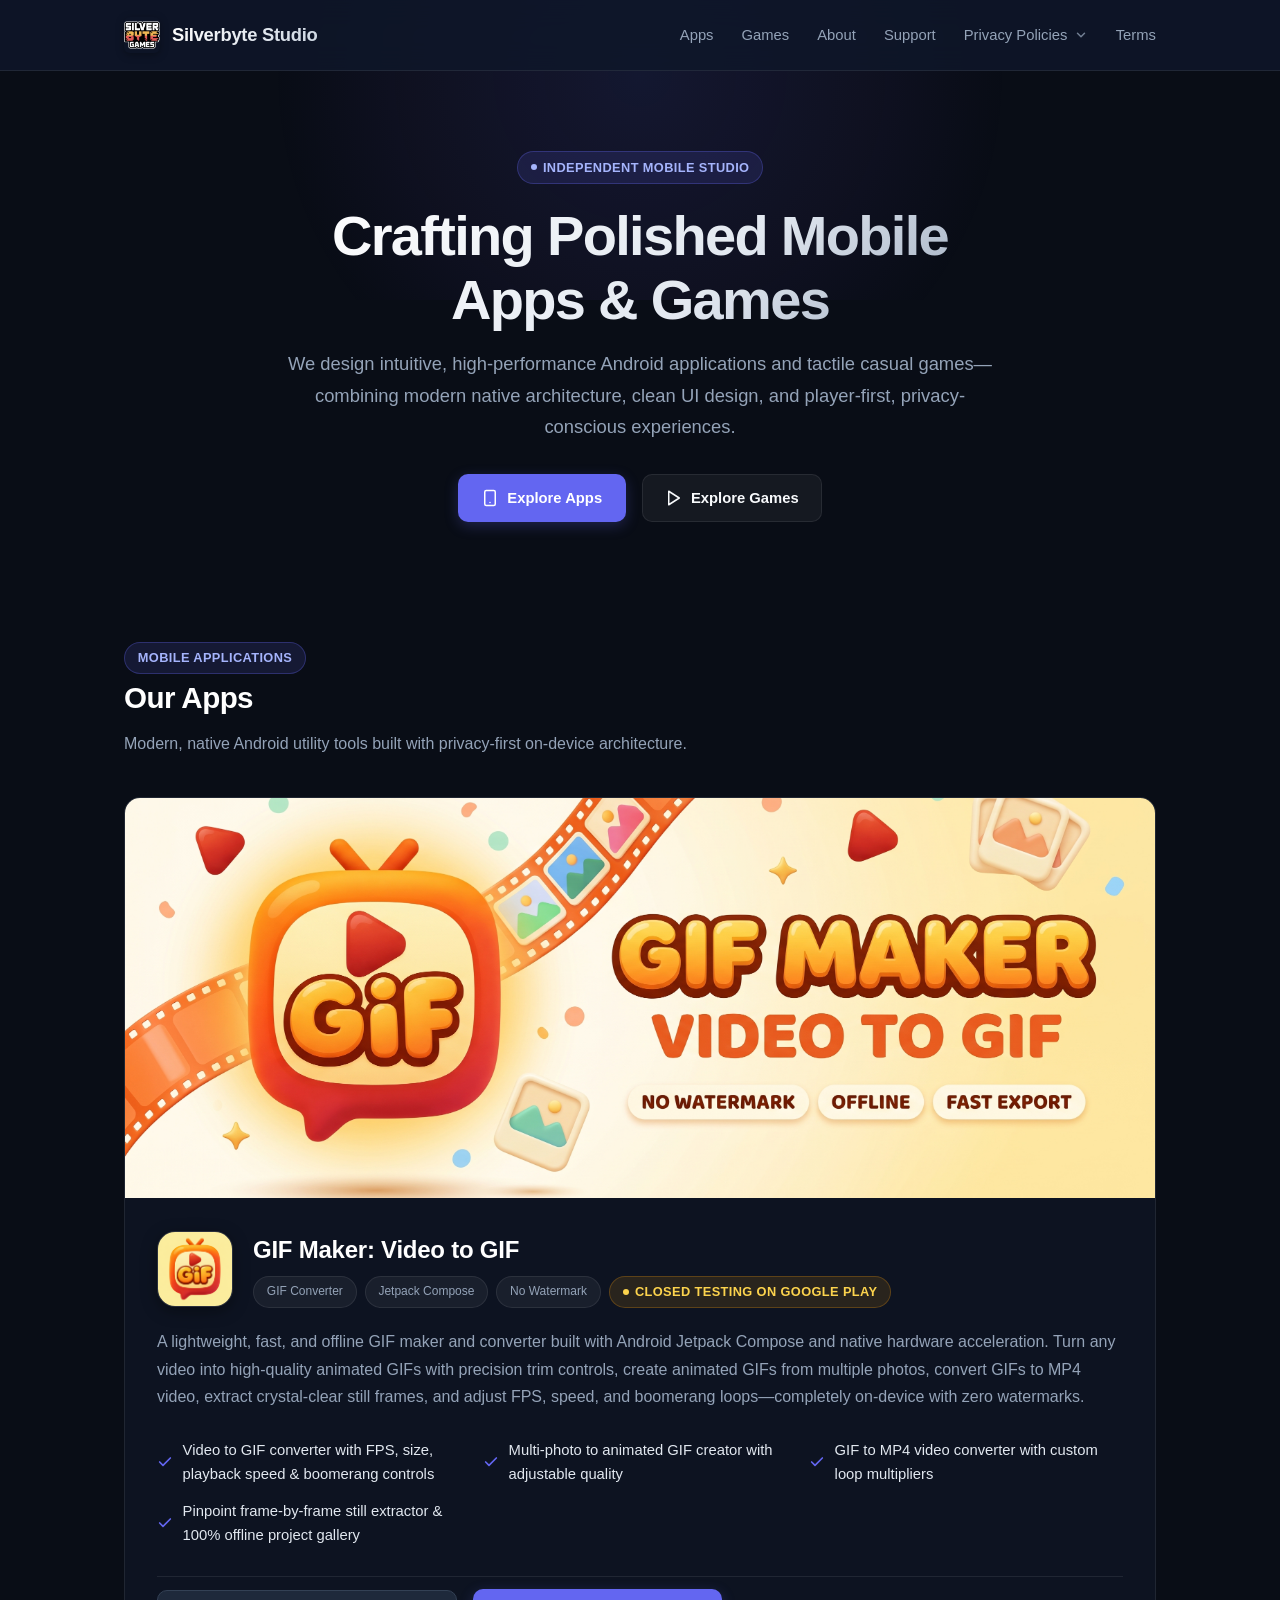
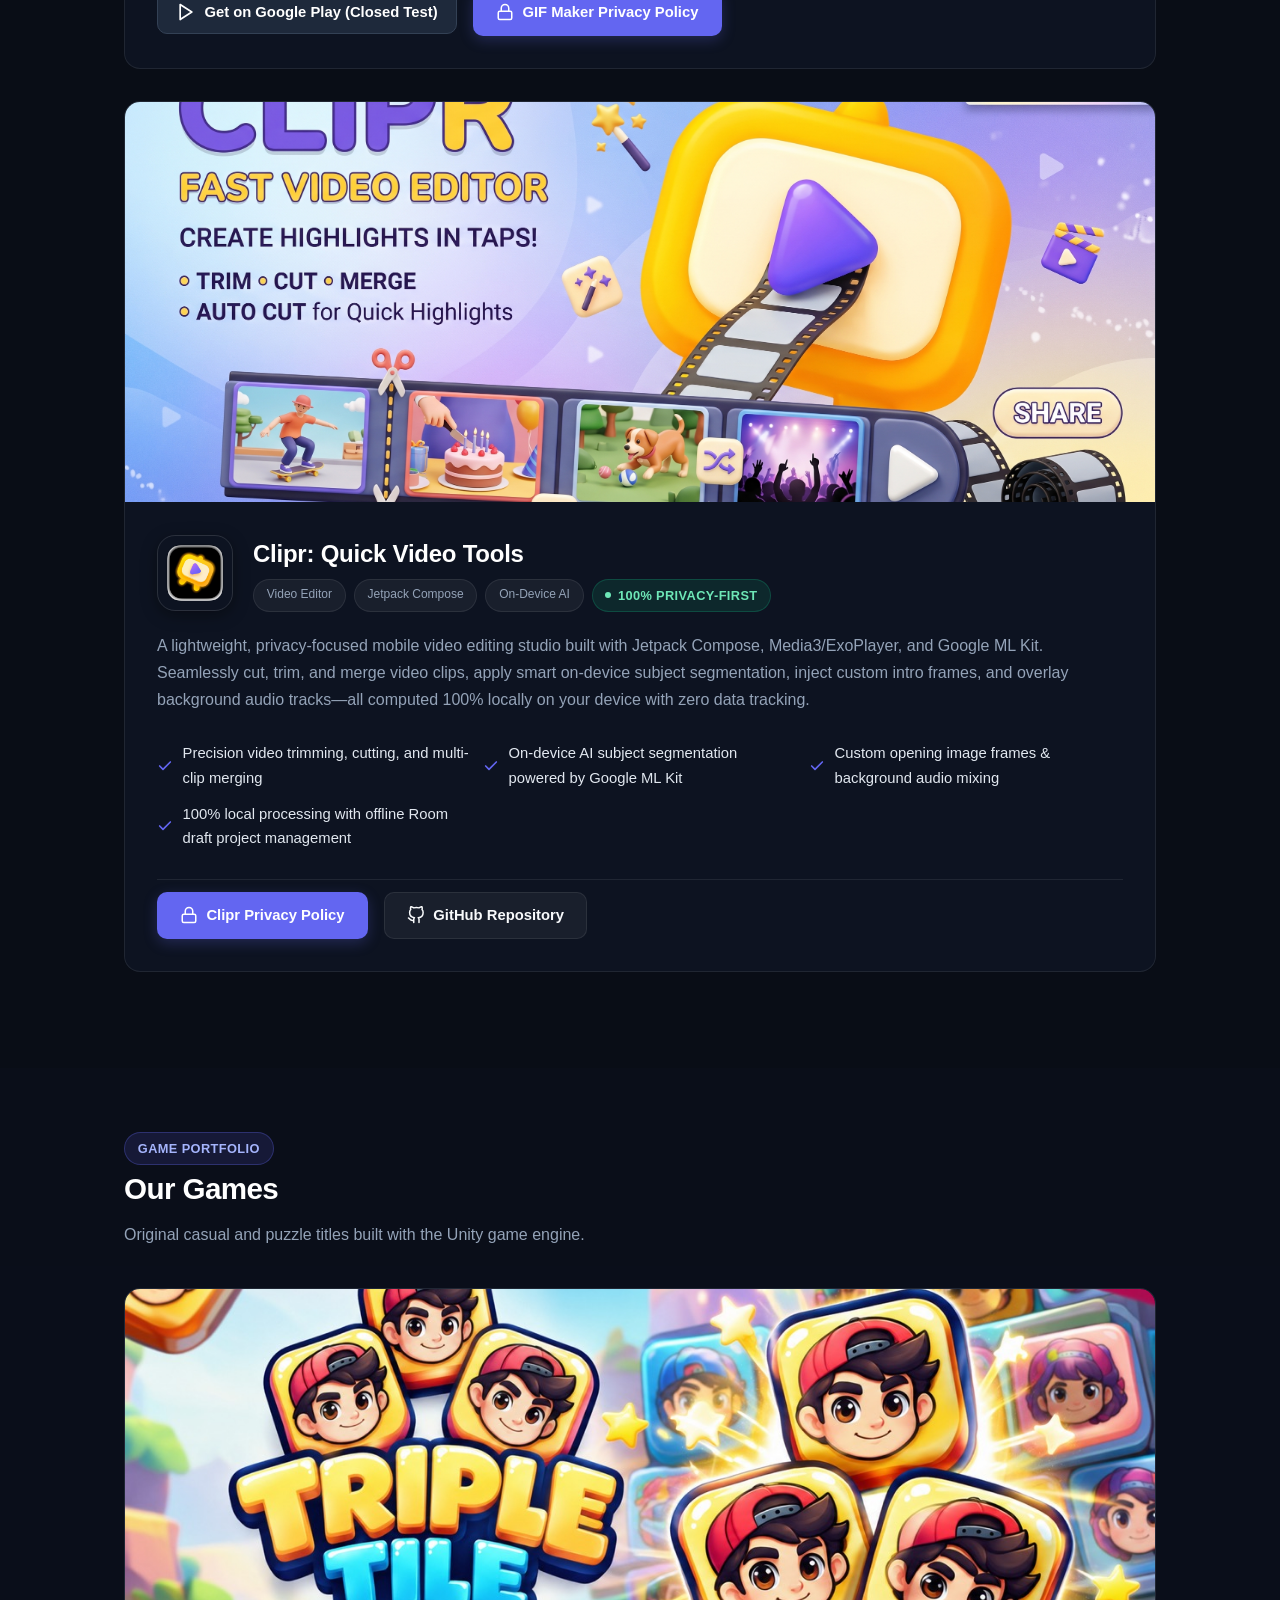
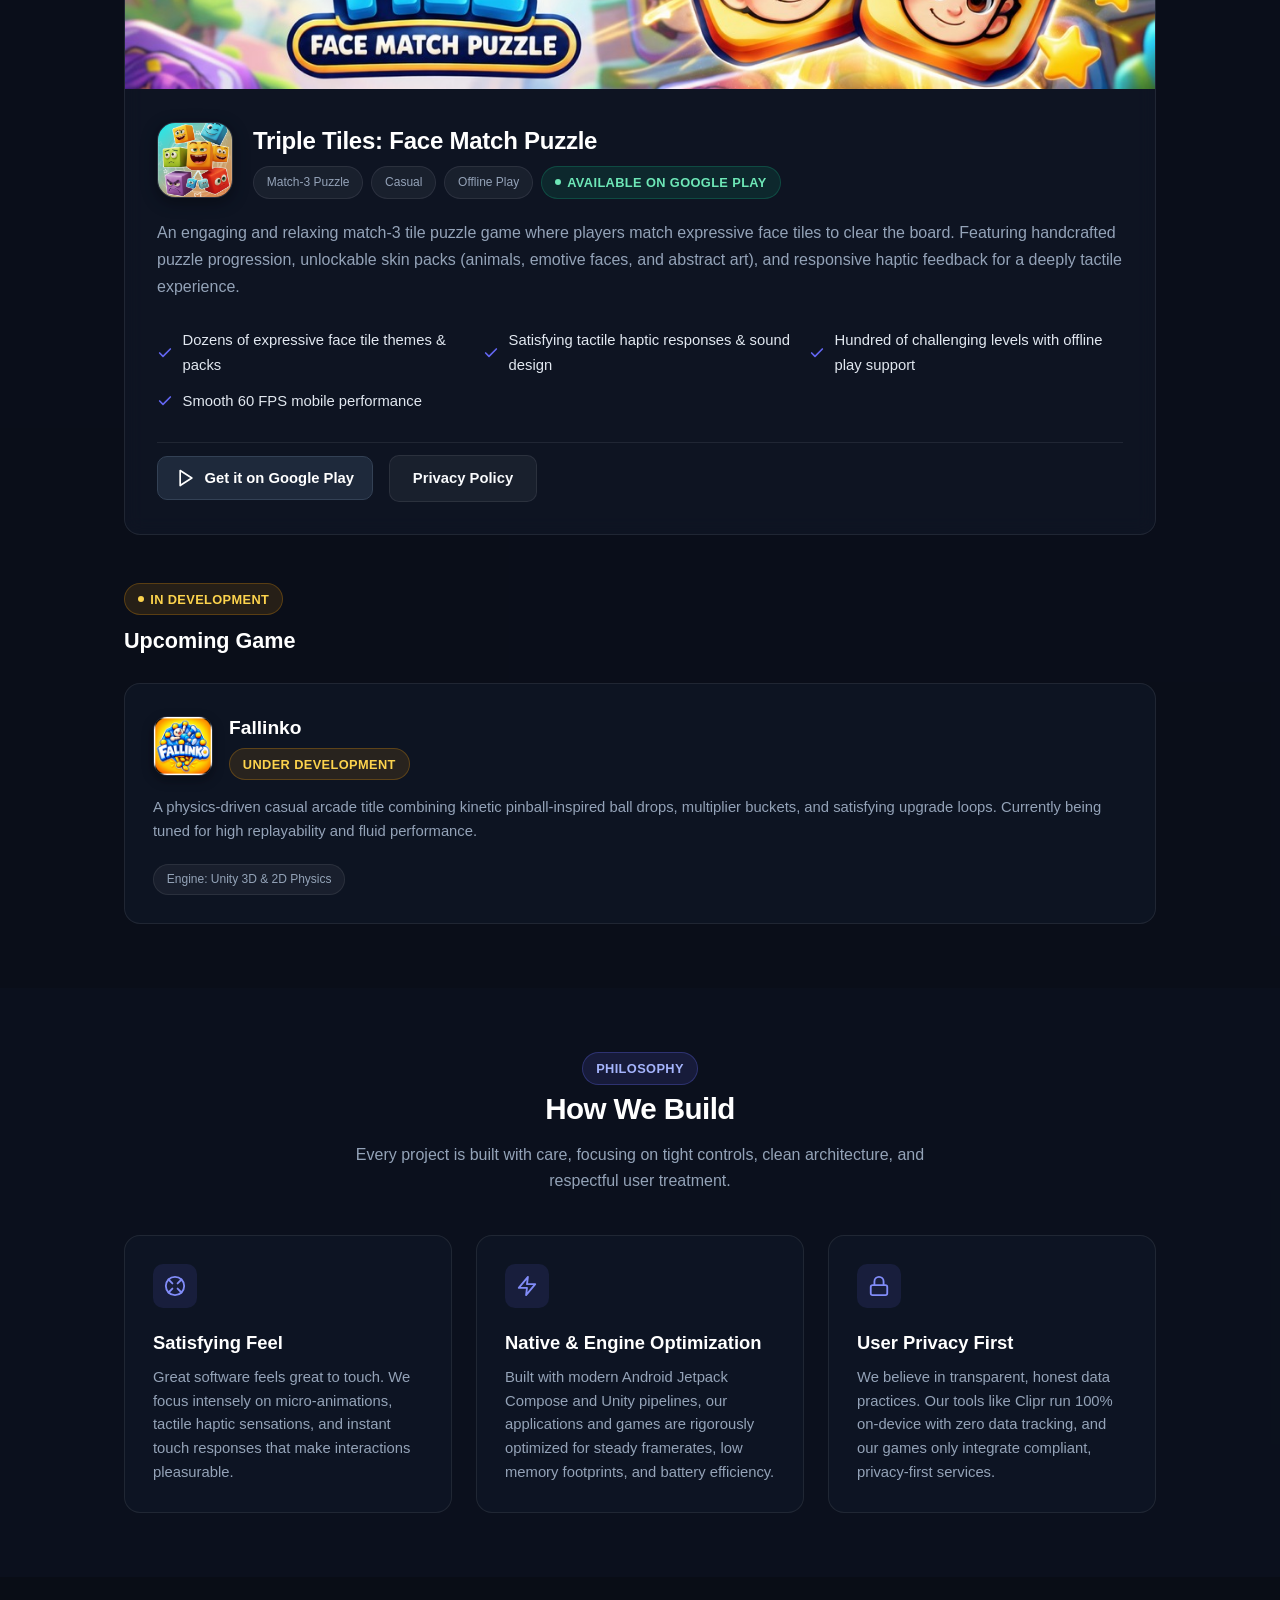
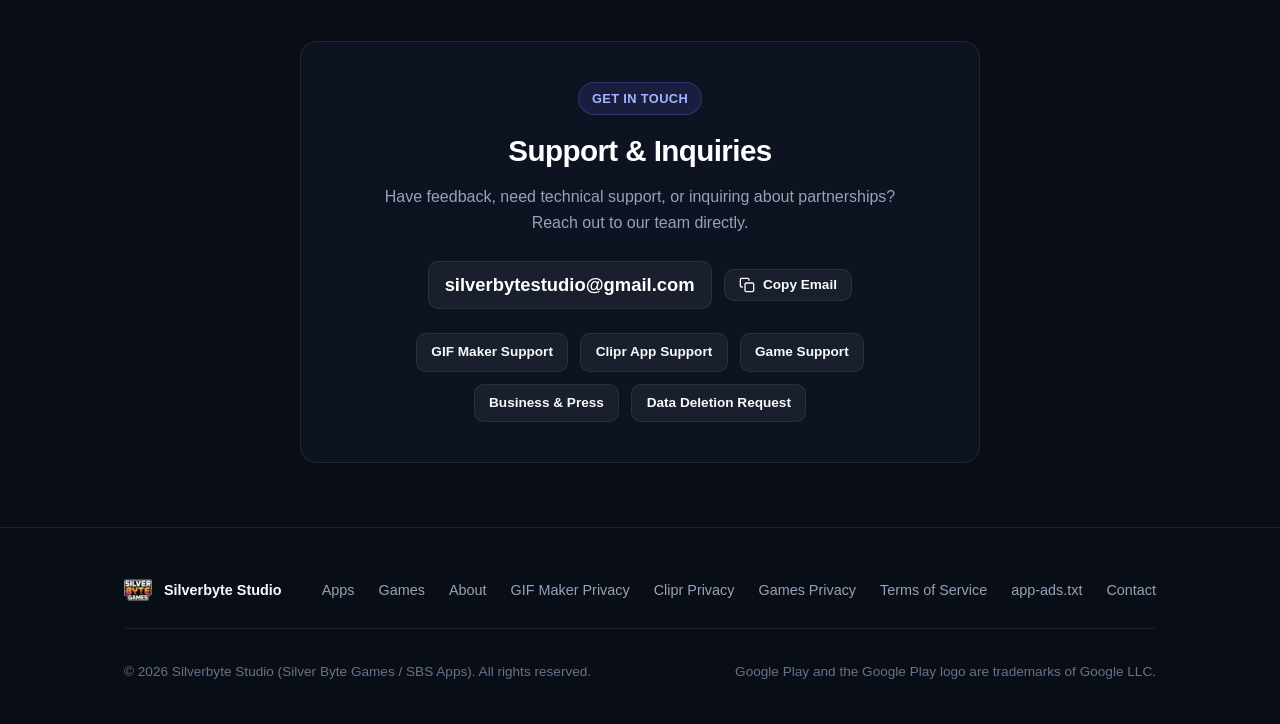
==== index.html @ 822d16ab "gif maker added" ====
<!DOCTYPE html>
<html lang="en">
<head>
    <meta charset="UTF-8">
    <meta name="viewport" content="width=device-width, initial-scale=1.0">
    <title>Silverbyte Studio - Official Mobile Apps & Games Developer Portal</title>
    <meta name="description" content="Official developer portal for Silverbyte Studio (Silver Byte Games / SBS Apps). Crafting polished mobile applications and casual games including Clipr Video Tools and Triple Tiles.">
    <meta name="author" content="Silverbyte Studio">
    <meta name="robots" content="index, follow">

    <!-- Canonical & Favicon -->
    <link rel="canonical" href="https://silverbytegames.github.io/">
    <link rel="icon" type="image/png" href="assets/images/favicon.png">
    <link rel="shortcut icon" href="favicon.ico">
    <link rel="apple-touch-icon" href="assets/images/studio-logo.png">

    <!-- Open Graph / Facebook / WhatsApp -->
    <meta property="og:type" content="website">
    <meta property="og:url" content="https://silverbytegames.github.io/">
    <meta property="og:title" content="Silverbyte Studio - Mobile Apps & Games Developer">
    <meta property="og:description" content="Crafting polished mobile applications and casual games. Explore Clipr Quick Video Tools and Triple Tiles: Face Match Puzzle.">
    <meta property="og:image" content="https://silverbytegames.github.io/assets/images/triple-tiles-banner.jpg">

    <!-- Twitter Card -->
    <meta name="twitter:card" content="summary_large_image">
    <meta name="twitter:title" content="Silverbyte Studio - Mobile Apps & Games Developer">
    <meta name="twitter:description" content="Official developer portal for Silverbyte Studio. Home of Clipr Video Tools and Triple Tiles: Face Match Puzzle.">
    <meta name="twitter:image" content="https://silverbytegames.github.io/assets/images/triple-tiles-banner.jpg">

    <!-- Stylesheets -->
    <link rel="stylesheet" href="assets/css/style.css?v=1.1">

    <!-- Schema.org JSON-LD -->
    <script type="application/ld+json">
    {
      "@context": "https://schema.org",
      "@type": "Organization",
      "name": "Silverbyte Studio",
      "alternateName": ["Silver Byte Games", "SBS Apps"],
      "url": "https://silverbytegames.github.io/",
      "logo": "https://silverbytegames.github.io/assets/images/studio-logo.png",
      "contactPoint": {
        "@type": "ContactPoint",
        "email": "silverbytestudio@gmail.com",
        "contactType": "customer support"
      }
    }
    </script>
</head>
<body>

    <!-- Site Header & Navigation -->
    <header class="site-header">
        <div class="container">
            <nav class="navbar" aria-label="Main Navigation">
                <a href="index.html" class="brand-link" aria-label="Silverbyte Studio Home">
                    <img src="assets/images/studio-logo.png" alt="Silverbyte Studio Logo" class="brand-logo" width="36" height="36">
                    <span class="brand-title">Silverbyte Studio</span>
                </a>

                <button class="mobile-menu-btn" aria-label="Toggle navigation menu" aria-expanded="false">
                    <svg width="24" height="24" viewBox="0 0 24 24" fill="none" stroke="currentColor" stroke-width="2" stroke-linecap="round" stroke-linejoin="round">
                        <line x1="3" y1="12" x2="21" y2="12"></line>
                        <line x1="3" y1="6" x2="21" y2="6"></line>
                        <line x1="3" y1="18" x2="21" y2="18"></line>
                    </svg>
                </button>

                <ul class="nav-links">
                    <li><a href="#apps" class="nav-link">Apps</a></li>
                    <li><a href="#games" class="nav-link">Games</a></li>
                    <li><a href="#about" class="nav-link">About</a></li>
                    <li><a href="#support" class="nav-link">Support</a></li>
                    <li class="nav-dropdown">
                        <button type="button" class="nav-link nav-dropdown-toggle" aria-expanded="false" aria-haspopup="true">
                            <span>Privacy Policies</span>
                            <svg class="dropdown-chevron" width="14" height="14" viewBox="0 0 24 24" fill="none" stroke="currentColor" stroke-width="2.5" stroke-linecap="round" stroke-linejoin="round" aria-hidden="true">
                                <polyline points="6 9 12 15 18 9"></polyline>
                            </svg>
                        </button>
                        <div class="dropdown-menu" role="menu">
                            <a href="gif-maker-privacy-policy.html" class="dropdown-item" role="menuitem">
                                <div class="dropdown-item-icon">
                                    <img src="assets/images/gif-maker-icon.png" alt="GIF Maker" width="22" height="22">
                                </div>
                                <div class="dropdown-item-text">
                                    <span class="dropdown-item-title">GIF Maker Privacy Policy</span>
                                    <span class="dropdown-item-desc">Video to GIF &amp; Offline Conversion</span>
                                </div>
                            </a>
                            <a href="clipr-privacy-policy.html" class="dropdown-item" role="menuitem">
                                <div class="dropdown-item-icon">
                                    <img src="assets/images/clipr-icon.png" alt="Clipr" width="22" height="22">
                                </div>
                                <div class="dropdown-item-text">
                                    <span class="dropdown-item-title">Clipr Privacy Policy</span>
                                    <span class="dropdown-item-desc">Video Tools &amp; Local Processing</span>
                                </div>
                            </a>
                            <a href="privacy-policy.html" class="dropdown-item" role="menuitem">
                                <div class="dropdown-item-icon">
                                    <img src="assets/images/triple-tiles-icon.png" alt="Triple Tiles" width="22" height="22">
                                </div>
                                <div class="dropdown-item-text">
                                    <span class="dropdown-item-title">Games Privacy Policy</span>
                                    <span class="dropdown-item-desc">Triple Tiles: Face Match Puzzle</span>
                                </div>
                            </a>
                        </div>
                    </li>
                    <li><a href="terms.html" class="nav-link">Terms</a></li>
                </ul>
            </nav>
        </div>
    </header>

    <!-- Hero Section -->
    <section class="hero">
        <div class="container">
            <div class="hero-content">
                <span class="badge badge-primary">
                    <span class="dot"></span> Independent Mobile Studio
                </span>
                <h1>Crafting Polished Mobile Apps &amp; Games</h1>
                <p class="lead">
                    We design intuitive, high-performance Android applications and tactile casual games—combining modern native architecture, clean UI design, and player-first, privacy-conscious experiences.
                </p>
                <div class="hero-actions">
                    <a href="#apps" class="btn btn-primary">
                        <svg width="18" height="18" viewBox="0 0 24 24" fill="none" stroke="currentColor" stroke-width="2" stroke-linecap="round" stroke-linejoin="round">
                            <rect x="5" y="2" width="14" height="20" rx="2" ry="2"></rect>
                            <line x1="12" y1="18" x2="12.01" y2="18"></line>
                        </svg>
                        Explore Apps
                    </a>
                    <a href="#games" class="btn btn-secondary">
                        <svg width="18" height="18" viewBox="0 0 24 24" fill="none" stroke="currentColor" stroke-width="2" stroke-linecap="round" stroke-linejoin="round">
                            <polygon points="5 3 19 12 5 21 5 3"></polygon>
                        </svg>
                        Explore Games
                    </a>
                </div>
            </div>
        </div>
    </section>

    <!-- Mobile Apps Showcase Section -->
    <section id="apps" class="section">
        <div class="container">
            <div class="section-header">
                <span class="badge badge-primary">Mobile Applications</span>
                <h2 class="section-title">Our Apps</h2>
                <p class="section-subtitle">Modern, native Android utility tools built with privacy-first on-device architecture.</p>
            </div>

            <!-- Featured App: GIF Maker -->
            <article class="game-featured-card">
                <div class="game-banner-wrap">
                    <img src="assets/images/gif-maker-banner.jpg" alt="GIF Maker - Video to GIF Feature Graphic" class="game-banner" loading="lazy">
                </div>
                <div class="game-featured-content">
                    <div class="game-header-row">
                        <img src="assets/images/gif-maker-icon.png" alt="GIF Maker App Icon" class="game-icon-large" width="76" height="76">
                        <div class="game-title-group">
                            <h3>GIF Maker: Video to GIF</h3>
                            <div class="tag-list">
                                <span class="badge badge-subtle">GIF Converter</span>
                                <span class="badge badge-subtle">Jetpack Compose</span>
                                <span class="badge badge-subtle">No Watermark</span>
                                <span class="badge badge-amber"><span class="dot"></span> Closed Testing on Google Play</span>
                            </div>
                        </div>
                    </div>

                    <p class="game-description">
                        A lightweight, fast, and offline GIF maker and converter built with Android Jetpack Compose and native hardware acceleration. Turn any video into high-quality animated GIFs with precision trim controls, create animated GIFs from multiple photos, convert GIFs to MP4 video, extract crystal-clear still frames, and adjust FPS, speed, and boomerang loops—completely on-device with zero watermarks.
                    </p>

                    <ul class="game-features-list">
                        <li class="game-feature-item">
                            <svg width="16" height="16" viewBox="0 0 24 24" fill="none" stroke="currentColor" stroke-width="2.5" stroke-linecap="round" stroke-linejoin="round">
                                <polyline points="20 6 9 17 4 12"></polyline>
                            </svg>
                            Video to GIF converter with FPS, size, playback speed &amp; boomerang controls
                        </li>
                        <li class="game-feature-item">
                            <svg width="16" height="16" viewBox="0 0 24 24" fill="none" stroke="currentColor" stroke-width="2.5" stroke-linecap="round" stroke-linejoin="round">
                                <polyline points="20 6 9 17 4 12"></polyline>
                            </svg>
                            Multi-photo to animated GIF creator with adjustable quality
                        </li>
                        <li class="game-feature-item">
                            <svg width="16" height="16" viewBox="0 0 24 24" fill="none" stroke="currentColor" stroke-width="2.5" stroke-linecap="round" stroke-linejoin="round">
                                <polyline points="20 6 9 17 4 12"></polyline>
                            </svg>
                            GIF to MP4 video converter with custom loop multipliers
                        </li>
                        <li class="game-feature-item">
                            <svg width="16" height="16" viewBox="0 0 24 24" fill="none" stroke="currentColor" stroke-width="2.5" stroke-linecap="round" stroke-linejoin="round">
                                <polyline points="20 6 9 17 4 12"></polyline>
                            </svg>
                            Pinpoint frame-by-frame still extractor &amp; 100% offline project gallery
                        </li>
                    </ul>

                    <div class="game-card-actions">
                        <a href="https://play.google.com/store/apps/details?id=com.sbs.gifmaker" target="_blank" rel="noopener noreferrer" class="btn btn-googleplay">
                            <svg width="20" height="20" viewBox="0 0 24 24" fill="none" stroke="currentColor" stroke-width="2" stroke-linecap="round" stroke-linejoin="round">
                                <polygon points="5 3 19 12 5 21 5 3"></polygon>
                            </svg>
                            Get on Google Play (Closed Test)
                        </a>
                        <a href="gif-maker-privacy-policy.html" class="btn btn-primary">
                            <svg width="18" height="18" viewBox="0 0 24 24" fill="none" stroke="currentColor" stroke-width="2" stroke-linecap="round" stroke-linejoin="round">
                                <rect x="3" y="11" width="18" height="11" rx="2" ry="2"></rect>
                                <path d="M7 11V7a5 5 0 0 1 10 0v4"></path>
                            </svg>
                            GIF Maker Privacy Policy
                        </a>
                    </div>
                </div>
            </article>

            <!-- Featured App: Clipr -->
            <article class="game-featured-card">
                <div class="game-banner-wrap">
                    <img src="assets/images/clipr-banner.jpg" alt="Clipr Video Tools Feature Graphic" class="game-banner" loading="lazy">
                </div>
                <div class="game-featured-content">
                    <div class="game-header-row">
                        <img src="assets/images/clipr-icon.png" alt="Clipr App Icon" class="game-icon-large" width="76" height="76">
                        <div class="game-title-group">
                            <h3>Clipr: Quick Video Tools</h3>
                            <div class="tag-list">
                                <span class="badge badge-subtle">Video Editor</span>
                                <span class="badge badge-subtle">Jetpack Compose</span>
                                <span class="badge badge-subtle">On-Device AI</span>
                                <span class="badge badge-success"><span class="dot"></span> 100% Privacy-First</span>
                            </div>
                        </div>
                    </div>

                    <p class="game-description">
                        A lightweight, privacy-focused mobile video editing studio built with Jetpack Compose, Media3/ExoPlayer, and Google ML Kit. Seamlessly cut, trim, and merge video clips, apply smart on-device subject segmentation, inject custom intro frames, and overlay background audio tracks—all computed 100% locally on your device with zero data tracking.
                    </p>

                    <ul class="game-features-list">
                        <li class="game-feature-item">
                            <svg width="16" height="16" viewBox="0 0 24 24" fill="none" stroke="currentColor" stroke-width="2.5" stroke-linecap="round" stroke-linejoin="round">
                                <polyline points="20 6 9 17 4 12"></polyline>
                            </svg>
                            Precision video trimming, cutting, and multi-clip merging
                        </li>
                        <li class="game-feature-item">
                            <svg width="16" height="16" viewBox="0 0 24 24" fill="none" stroke="currentColor" stroke-width="2.5" stroke-linecap="round" stroke-linejoin="round">
                                <polyline points="20 6 9 17 4 12"></polyline>
                            </svg>
                            On-device AI subject segmentation powered by Google ML Kit
                        </li>
                        <li class="game-feature-item">
                            <svg width="16" height="16" viewBox="0 0 24 24" fill="none" stroke="currentColor" stroke-width="2.5" stroke-linecap="round" stroke-linejoin="round">
                                <polyline points="20 6 9 17 4 12"></polyline>
                            </svg>
                            Custom opening image frames &amp; background audio mixing
                        </li>
                        <li class="game-feature-item">
                            <svg width="16" height="16" viewBox="0 0 24 24" fill="none" stroke="currentColor" stroke-width="2.5" stroke-linecap="round" stroke-linejoin="round">
                                <polyline points="20 6 9 17 4 12"></polyline>
                            </svg>
                            100% local processing with offline Room draft project management
                        </li>
                    </ul>

                    <div class="game-card-actions">
                        <a href="clipr-privacy-policy.html" class="btn btn-primary">
                            <svg width="18" height="18" viewBox="0 0 24 24" fill="none" stroke="currentColor" stroke-width="2" stroke-linecap="round" stroke-linejoin="round">
                                <rect x="3" y="11" width="18" height="11" rx="2" ry="2"></rect>
                                <path d="M7 11V7a5 5 0 0 1 10 0v4"></path>
                            </svg>
                            Clipr Privacy Policy
                        </a>
                        <a href="https://github.com/hrud09/Clipr" target="_blank" rel="noopener noreferrer" class="btn btn-secondary">
                            <svg width="18" height="18" viewBox="0 0 24 24" fill="none" stroke="currentColor" stroke-width="2" stroke-linecap="round" stroke-linejoin="round">
                                <path d="M9 19c-5 1.5-5-2.5-7-3m14 6v-3.87a3.37 3.37 0 0 0-.94-2.61c3.14-.35 6.44-1.54 6.44-7A5.44 5.44 0 0 0 20 4.77 5.07 5.07 0 0 0 19.91 1S18.73.65 16 2.48a13.38 13.38 0 0 0-7 0C6.27.65 5.09 1 5.09 1A5.07 5.07 0 0 0 5 4.77a5.44 5.44 0 0 0-1.5 3.78c0 5.42 3.3 6.61 6.44 7A3.37 3.37 0 0 0 9 18.13V22"></path>
                            </svg>
                            GitHub Repository
                        </a>
                    </div>
                </div>
            </article>
        </div>
    </section>

    <!-- Games Showcase Section -->
    <section id="games" class="section" style="background: rgba(15, 23, 42, 0.2);">
        <div class="container">
            <div class="section-header">
                <span class="badge badge-primary">Game Portfolio</span>
                <h2 class="section-title">Our Games</h2>
                <p class="section-subtitle">Original casual and puzzle titles built with the Unity game engine.</p>
            </div>

            <!-- Featured Game: Triple Tiles -->
            <article class="game-featured-card">
                <div class="game-banner-wrap">
                    <img src="assets/images/triple-tiles-banner.jpg" alt="Triple Tiles: Face Match Puzzle Feature Graphic" class="game-banner" loading="lazy">
                </div>
                <div class="game-featured-content">
                    <div class="game-header-row">
                        <img src="assets/images/triple-tiles-icon.png" alt="Triple Tiles Game Icon" class="game-icon-large" width="76" height="76">
                        <div class="game-title-group">
                            <h3>Triple Tiles: Face Match Puzzle</h3>
                            <div class="tag-list">
                                <span class="badge badge-subtle">Match-3 Puzzle</span>
                                <span class="badge badge-subtle">Casual</span>
                                <span class="badge badge-subtle">Offline Play</span>
                                <span class="badge badge-success"><span class="dot"></span> Available on Google Play</span>
                            </div>
                        </div>
                    </div>

                    <p class="game-description">
                        An engaging and relaxing match-3 tile puzzle game where players match expressive face tiles to clear the board. Featuring handcrafted puzzle progression, unlockable skin packs (animals, emotive faces, and abstract art), and responsive haptic feedback for a deeply tactile experience.
                    </p>

                    <ul class="game-features-list">
                        <li class="game-feature-item">
                            <svg width="16" height="16" viewBox="0 0 24 24" fill="none" stroke="currentColor" stroke-width="2.5" stroke-linecap="round" stroke-linejoin="round">
                                <polyline points="20 6 9 17 4 12"></polyline>
                            </svg>
                            Dozens of expressive face tile themes &amp; packs
                        </li>
                        <li class="game-feature-item">
                            <svg width="16" height="16" viewBox="0 0 24 24" fill="none" stroke="currentColor" stroke-width="2.5" stroke-linecap="round" stroke-linejoin="round">
                                <polyline points="20 6 9 17 4 12"></polyline>
                            </svg>
                            Satisfying tactile haptic responses &amp; sound design
                        </li>
                        <li class="game-feature-item">
                            <svg width="16" height="16" viewBox="0 0 24 24" fill="none" stroke="currentColor" stroke-width="2.5" stroke-linecap="round" stroke-linejoin="round">
                                <polyline points="20 6 9 17 4 12"></polyline>
                            </svg>
                            Hundred of challenging levels with offline play support
                        </li>
                        <li class="game-feature-item">
                            <svg width="16" height="16" viewBox="0 0 24 24" fill="none" stroke="currentColor" stroke-width="2.5" stroke-linecap="round" stroke-linejoin="round">
                                <polyline points="20 6 9 17 4 12"></polyline>
                            </svg>
                            Smooth 60 FPS mobile performance
                        </li>
                    </ul>

                    <div class="game-card-actions">
                        <a href="https://play.google.com/store/apps/details?id=com.SilverByteGames.FaceTilesMatch" target="_blank" rel="noopener noreferrer" class="btn btn-googleplay">
                            <svg width="20" height="20" viewBox="0 0 24 24" fill="none" stroke="currentColor" stroke-width="2" stroke-linecap="round" stroke-linejoin="round">
                                <polygon points="5 3 19 12 5 21 5 3"></polygon>
                            </svg>
                            Get it on Google Play
                        </a>
                        <a href="privacy-policy.html" class="btn btn-secondary">
                            Privacy Policy
                        </a>
                    </div>
                </div>
            </article>

            <!-- Upcoming Game: Fallinko -->
            <div class="section-header" style="margin-top: 3rem; margin-bottom: 1.5rem;">
                <span class="badge badge-amber"><span class="dot"></span> In Development</span>
                <h3 style="font-size: 1.35rem; color: #ffffff; margin-top: 0.5rem;">Upcoming Game</h3>
            </div>

            <div class="games-grid">
                <article class="game-mini-card">
                    <div>
                        <div class="game-mini-top">
                            <img src="assets/images/fallinko-icon.png" alt="Fallinko Logo" class="game-icon-mini" width="60" height="60">
                            <div>
                                <h4>Fallinko</h4>
                                <span class="badge badge-amber">Under Development</span>
                            </div>
                        </div>
                        <p>
                            A physics-driven casual arcade title combining kinetic pinball-inspired ball drops, multiplier buckets, and satisfying upgrade loops. Currently being tuned for high replayability and fluid performance.
                        </p>
                    </div>
                    <div>
                        <span class="badge badge-subtle">Engine: Unity 3D &amp; 2D Physics</span>
                    </div>
                </article>
            </div>
        </div>
    </section>

    <!-- About Section / Pillars -->
    <section id="about" class="section" style="background: rgba(15, 23, 42, 0.4);">
        <div class="container">
            <div class="section-header text-center">
                <span class="badge badge-primary">Philosophy</span>
                <h2 class="section-title">How We Build</h2>
                <p class="section-subtitle">Every project is built with care, focusing on tight controls, clean architecture, and respectful user treatment.</p>
            </div>

            <div class="features-grid">
                <div class="feature-box">
                    <div class="feature-icon-wrap">
                        <svg width="22" height="22" viewBox="0 0 24 24" fill="none" stroke="currentColor" stroke-width="2" stroke-linecap="round" stroke-linejoin="round">
                            <circle cx="12" cy="12" r="10"></circle>
                            <path d="m4.93 4.93 4.24 4.24"></path>
                            <path d="m14.83 9.17 4.24-4.24"></path>
                            <path d="m14.83 14.83 4.24 4.24"></path>
                            <path d="m9.17 14.83-4.24 4.24"></path>
                        </svg>
                    </div>
                    <h3>Satisfying Feel</h3>
                    <p>Great software feels great to touch. We focus intensely on micro-animations, tactile haptic sensations, and instant touch responses that make interactions pleasurable.</p>
                </div>

                <div class="feature-box">
                    <div class="feature-icon-wrap">
                        <svg width="22" height="22" viewBox="0 0 24 24" fill="none" stroke="currentColor" stroke-width="2" stroke-linecap="round" stroke-linejoin="round">
                            <polygon points="13 2 3 14 12 14 11 22 21 10 12 10 13 2"></polygon>
                        </svg>
                    </div>
                    <h3>Native &amp; Engine Optimization</h3>
                    <p>Built with modern Android Jetpack Compose and Unity pipelines, our applications and games are rigorously optimized for steady framerates, low memory footprints, and battery efficiency.</p>
                </div>

                <div class="feature-box">
                    <div class="feature-icon-wrap">
                        <svg width="22" height="22" viewBox="0 0 24 24" fill="none" stroke="currentColor" stroke-width="2" stroke-linecap="round" stroke-linejoin="round">
                            <rect x="3" y="11" width="18" height="11" rx="2" ry="2"></rect>
                            <path d="M7 11V7a5 5 0 0 1 10 0v4"></path>
                        </svg>
                    </div>
                    <h3>User Privacy First</h3>
                    <p>We believe in transparent, honest data practices. Our tools like Clipr run 100% on-device with zero data tracking, and our games only integrate compliant, privacy-first services.</p>
                </div>
            </div>
        </div>
    </section>

    <!-- Contact & Support Section -->
    <section id="support" class="section">
        <div class="container">
            <div class="contact-card">
                <span class="badge badge-primary">Get In Touch</span>
                <h2 class="section-title" style="margin-top: 0.75rem;">Support &amp; Inquiries</h2>
                <p style="color: var(--text-muted); max-width: 520px; margin: 0.5rem auto 0;">
                    Have feedback, need technical support, or inquiring about partnerships? Reach out to our team directly.
                </p>

                <div class="contact-email-row">
                    <span class="contact-email-text">silverbytestudio@gmail.com</span>
                    <button type="button" class="btn btn-secondary btn-sm" onclick="copyEmail('silverbytestudio@gmail.com', this)" aria-label="Copy email address to clipboard">
                        <svg width="16" height="16" viewBox="0 0 24 24" fill="none" stroke="currentColor" stroke-width="2" stroke-linecap="round" stroke-linejoin="round">
                            <rect x="9" y="9" width="13" height="13" rx="2" ry="2"></rect>
                            <path d="M5 15H4a2 2 0 0 1-2-2V4a2 2 0 0 1 2-2h9a2 2 0 0 1 2 2v1"></path>
                        </svg>
                        Copy Email
                    </button>
                </div>

                <div class="contact-channels">
                    <a href="mailto:silverbytestudio@gmail.com?subject=[App%20Support]%20GIF%20Maker" class="btn btn-secondary btn-sm">
                        GIF Maker Support
                    </a>
                    <a href="mailto:silverbytestudio@gmail.com?subject=[App%20Support]%20Clipr" class="btn btn-secondary btn-sm">
                        Clipr App Support
                    </a>
                    <a href="mailto:silverbytestudio@gmail.com?subject=[Player%20Support]%20Triple%20Tiles" class="btn btn-secondary btn-sm">
                        Game Support
                    </a>
                    <a href="mailto:silverbytestudio@gmail.com?subject=[Business%20Inquiry]%20Silverbyte%20Studio" class="btn btn-secondary btn-sm">
                        Business &amp; Press
                    </a>
                    <a href="mailto:silverbytestudio@gmail.com?subject=[Data%20Deletion%20Request]%20Silverbyte" class="btn btn-secondary btn-sm">
                        Data Deletion Request
                    </a>
                </div>
            </div>
        </div>
    </section>

    <!-- Site Footer -->
    <footer class="site-footer">
        <div class="container">
            <div class="footer-top">
                <div class="footer-brand">
                    <img src="assets/images/studio-logo.png" alt="Silverbyte Studio Logo" width="28" height="28" style="border-radius: 4px;">
                    <span>Silverbyte Studio</span>
                </div>
                <ul class="footer-links">
                    <li><a href="#apps">Apps</a></li>
                    <li><a href="#games">Games</a></li>
                    <li><a href="#about">About</a></li>
                    <li><a href="gif-maker-privacy-policy.html">GIF Maker Privacy</a></li>
                    <li><a href="clipr-privacy-policy.html">Clipr Privacy</a></li>
                    <li><a href="privacy-policy.html">Games Privacy</a></li>
                    <li><a href="terms.html">Terms of Service</a></li>
                    <li><a href="app-ads.txt" target="_blank">app-ads.txt</a></li>
                    <li><a href="mailto:silverbytestudio@gmail.com">Contact</a></li>
                </ul>
            </div>
            <div class="footer-bottom">
                <p>&copy; <span id="current-year">2026</span> Silverbyte Studio (Silver Byte Games / SBS Apps). All rights reserved.</p>
                <p>Google Play and the Google Play logo are trademarks of Google LLC.</p>
            </div>
        </div>
    </footer>

    <!-- Script -->
    <script src="assets/js/main.js?v=1.1"></script>
</body>
</html>
---- assets/css/style.css ----
/* ==========================================================================
   Silverbyte Studio - Modern Minimalist Design System
   ========================================================================== */

:root {
    --bg-base: #090d16;
    --bg-surface: #111827;
    --bg-surface-elevated: #1a2236;
    --bg-surface-card: rgba(17, 24, 39, 0.7);
    --bg-glass: rgba(15, 23, 42, 0.85);

    --border-subtle: rgba(255, 255, 255, 0.08);
    --border-hover: rgba(99, 102, 241, 0.35);
    --border-accent: #6366f1;

    --text-main: #f8fafc;
    --text-muted: #94a3b8;
    --text-subtle: #64748b;

    --primary: #6366f1;
    --primary-hover: #4f46e5;
    --primary-glow: rgba(99, 102, 241, 0.25);

    --accent-emerald: #10b981;
    --accent-amber: #f59e0b;

    --radius-sm: 6px;
    --radius-md: 10px;
    --radius-lg: 16px;
    --radius-full: 9999px;

    --transition: all 0.2s cubic-bezier(0.16, 1, 0.3, 1);
    --font-sans: -apple-system, BlinkMacSystemFont, "Segoe UI", Roboto, "Helvetica Neue", Arial, sans-serif;
}

/* Base & Reset */
*, *::before, *::after {
    box-sizing: border-box;
    margin: 0;
    padding: 0;
}

html {
    scroll-behavior: smooth;
    font-size: 16px;
}

body {
    font-family: var(--font-sans);
    background-color: var(--bg-base);
    color: var(--text-main);
    line-height: 1.65;
    min-height: 100vh;
    display: flex;
    flex-direction: column;
    overflow-x: hidden;
    position: relative;
    -webkit-font-smoothing: antialiased;
}

/* Subtle Ambient Glow Effect */
body::before {
    content: "";
    position: fixed;
    top: -150px;
    left: 50%;
    transform: translateX(-50%);
    width: 800px;
    height: 450px;
    background: radial-gradient(circle, rgba(99, 102, 241, 0.12) 0%, rgba(139, 92, 246, 0.05) 50%, transparent 80%);
    pointer-events: none;
    z-index: 0;
}

a {
    color: inherit;
    text-decoration: none;
}

img {
    max-width: 100%;
    height: auto;
    display: block;
}

.container {
    width: 100%;
    max-width: 1080px;
    margin: 0 auto;
    padding: 0 1.5rem;
}

/* Header & Navigation */
header.site-header {
    position: sticky;
    top: 0;
    z-index: 100;
    background: var(--bg-glass);
    backdrop-filter: blur(14px);
    -webkit-backdrop-filter: blur(14px);
    border-bottom: 1px solid var(--border-subtle);
}

.navbar {
    display: flex;
    align-items: center;
    justify-content: space-between;
    height: 70px;
}

.brand-link {
    display: flex;
    align-items: center;
    gap: 0.75rem;
    font-weight: 700;
    font-size: 1.15rem;
    color: var(--text-main);
    letter-spacing: -0.015em;
    transition: var(--transition);
}

.brand-link:hover {
    opacity: 0.9;
}

.brand-logo {
    width: 36px;
    height: 36px;
    border-radius: var(--radius-sm);
    box-shadow: 0 2px 8px rgba(0, 0, 0, 0.3);
}

.brand-title {
    background: linear-gradient(135deg, #ffffff 0%, #cbd5e1 100%);
    -webkit-background-clip: text;
    -webkit-text-fill-color: transparent;
}

.nav-links {
    display: flex;
    align-items: center;
    gap: 1.75rem;
    list-style: none;
}

.nav-link {
    color: var(--text-muted);
    font-size: 0.925rem;
    font-weight: 500;
    transition: var(--transition);
    position: relative;
    padding: 0.35rem 0;
}

.nav-link:hover,
.nav-link.active {
    color: var(--text-main);
}

.nav-link::after {
    content: '';
    position: absolute;
    bottom: 0;
    left: 0;
    width: 0%;
    height: 2px;
    background: var(--primary);
    transition: var(--transition);
}

.nav-link:hover::after,
.nav-link.active::after {
    width: 100%;
}

/* Navigation Dropdown */
.nav-dropdown {
    position: relative;
    display: inline-flex;
    align-items: center;
}

.nav-dropdown-toggle {
    background: transparent;
    border: none;
    font-family: inherit;
    font-size: 0.925rem;
    font-weight: 500;
    color: var(--text-muted);
    cursor: pointer;
    display: inline-flex;
    align-items: center;
    gap: 0.4rem;
    padding: 0.35rem 0;
    transition: var(--transition);
}

.nav-dropdown-toggle:hover,
.nav-dropdown-toggle:focus-visible,
.nav-dropdown-toggle.active,
.nav-dropdown.open .nav-dropdown-toggle {
    color: var(--text-main);
}

.dropdown-chevron {
    transition: transform 0.25s ease;
    opacity: 0.75;
    flex-shrink: 0;
}

.nav-dropdown:hover .dropdown-chevron,
.nav-dropdown.open .dropdown-chevron,
.nav-dropdown:focus-within .dropdown-chevron {
    transform: rotate(180deg);
    opacity: 1;
}

.dropdown-menu {
    display: none;
    position: absolute;
    top: calc(100% + 0.5rem);
    right: 0;
    min-width: 290px;
    background: #0f172a;
    background: rgba(15, 23, 42, 0.96);
    backdrop-filter: blur(16px);
    -webkit-backdrop-filter: blur(16px);
    border: 1px solid var(--border-subtle);
    border-radius: var(--radius-md);
    box-shadow: 0 16px 36px -4px rgba(0, 0, 0, 0.6), 0 0 0 1px rgba(255, 255, 255, 0.08);
    padding: 0.5rem;
    flex-direction: column;
    gap: 0.35rem;
    z-index: 120;
}

.nav-dropdown:hover .dropdown-menu,
.nav-dropdown.open .dropdown-menu,
.nav-dropdown:focus-within .dropdown-menu {
    display: flex;
}

.dropdown-item {
    display: flex;
    align-items: center;
    gap: 0.85rem;
    padding: 0.65rem 0.85rem;
    border-radius: var(--radius-sm);
    transition: var(--transition);
    border: 1px solid transparent;
    text-align: left;
    white-space: normal;
}

.dropdown-item:hover,
.dropdown-item:focus-visible {
    background: rgba(99, 102, 241, 0.12);
    border-color: rgba(99, 102, 241, 0.2);
    outline: none;
}

.dropdown-item.active {
    background: rgba(99, 102, 241, 0.16);
    border-color: rgba(99, 102, 241, 0.3);
}

.dropdown-item-icon {
    display: flex;
    align-items: center;
    justify-content: center;
    width: 32px;
    height: 32px;
    border-radius: 8px;
    background: rgba(255, 255, 255, 0.05);
    border: 1px solid var(--border-subtle);
    flex-shrink: 0;
}

.dropdown-item-icon img {
    width: 22px;
    height: 22px;
    border-radius: 4px;
    display: block;
}

.dropdown-item-text {
    display: flex;
    flex-direction: column;
    gap: 2px;
    min-width: 0;
}

.dropdown-item-title {
    font-size: 0.885rem;
    font-weight: 600;
    color: #ffffff;
    line-height: 1.3;
    display: block;
}

.dropdown-item-desc {
    font-size: 0.75rem;
    color: var(--text-muted);
    line-height: 1.3;
    display: block;
}

.mobile-menu-btn {
    display: none;
    background: none;
    border: none;
    color: var(--text-main);
    cursor: pointer;
    padding: 0.5rem;
}

/* Badges & Tags */
.badge {
    display: inline-flex;
    align-items: center;
    gap: 0.4rem;
    padding: 0.3rem 0.8rem;
    border-radius: var(--radius-full);
    font-size: 0.8rem;
    font-weight: 600;
    letter-spacing: 0.03em;
    text-transform: uppercase;
}

.badge-primary {
    background: rgba(99, 102, 241, 0.14);
    color: #a5b4fc;
    border: 1px solid rgba(99, 102, 241, 0.3);
}

.badge-success {
    background: rgba(16, 185, 129, 0.12);
    color: #6ee7b7;
    border: 1px solid rgba(16, 185, 129, 0.25);
}

.badge-amber {
    background: rgba(245, 158, 11, 0.12);
    color: #fcd34d;
    border: 1px solid rgba(245, 158, 11, 0.25);
}

.badge-subtle {
    background: rgba(255, 255, 255, 0.05);
    color: var(--text-muted);
    border: 1px solid var(--border-subtle);
    font-size: 0.75rem;
    text-transform: none;
    letter-spacing: normal;
    font-weight: 500;
}

.dot {
    width: 6px;
    height: 6px;
    border-radius: 50%;
    background-color: currentColor;
}

/* Hero Section */
.hero {
    position: relative;
    z-index: 1;
    padding: 5rem 0 3.5rem;
    text-align: center;
}

.hero-content {
    max-width: 720px;
    margin: 0 auto;
}

.hero h1 {
    font-size: clamp(2.4rem, 5vw, 3.5rem);
    font-weight: 800;
    line-height: 1.15;
    letter-spacing: -0.03em;
    margin: 1.25rem 0 1rem;
    background: linear-gradient(135deg, #ffffff 0%, #e2e8f0 60%, #94a3b8 100%);
    -webkit-background-clip: text;
    -webkit-text-fill-color: transparent;
}

.hero p.lead {
    font-size: 1.15rem;
    color: var(--text-muted);
    line-height: 1.7;
    margin-bottom: 2rem;
}

.hero-actions {
    display: flex;
    justify-content: center;
    gap: 1rem;
    flex-wrap: wrap;
}

/* Buttons */
.btn {
    display: inline-flex;
    align-items: center;
    justify-content: center;
    gap: 0.5rem;
    padding: 0.65rem 1.4rem;
    border-radius: var(--radius-md);
    font-size: 0.925rem;
    font-weight: 600;
    transition: var(--transition);
    cursor: pointer;
    border: 1px solid transparent;
}

.btn-primary {
    background-color: var(--primary);
    color: #ffffff;
    box-shadow: 0 4px 14px var(--primary-glow);
}

.btn-primary:hover {
    background-color: var(--primary-hover);
    transform: translateY(-1px);
    box-shadow: 0 6px 20px rgba(99, 102, 241, 0.35);
}

.btn-secondary {
    background-color: rgba(255, 255, 255, 0.05);
    color: var(--text-main);
    border-color: var(--border-subtle);
}

.btn-secondary:hover {
    background-color: rgba(255, 255, 255, 0.09);
    border-color: rgba(255, 255, 255, 0.15);
    transform: translateY(-1px);
}

.btn-googleplay {
    background: #1e293b;
    color: #ffffff;
    border: 1px solid #334155;
    padding: 0.55rem 1.15rem;
}

.btn-googleplay:hover {
    background: #273549;
    border-color: #6366f1;
    transform: translateY(-1px);
    box-shadow: 0 4px 16px rgba(0, 0, 0, 0.4);
}

.btn-sm {
    padding: 0.45rem 0.9rem;
    font-size: 0.85rem;
}

/* Section Header */
.section {
    padding: 4rem 0;
    position: relative;
    z-index: 1;
}

.section-header {
    margin-bottom: 2.5rem;
}

.section-header.text-center {
    text-align: center;
}

.section-title {
    font-size: 1.85rem;
    font-weight: 700;
    letter-spacing: -0.02em;
    color: #ffffff;
    margin-bottom: 0.5rem;
}

.section-subtitle {
    color: var(--text-muted);
    font-size: 1rem;
    max-width: 600px;
}

.section-header.text-center .section-subtitle {
    margin: 0 auto;
}

/* Game Showcase Cards */
.game-featured-card {
    background: var(--bg-surface-card);
    border: 1px solid var(--border-subtle);
    border-radius: var(--radius-lg);
    overflow: hidden;
    backdrop-filter: blur(10px);
    -webkit-backdrop-filter: blur(10px);
    transition: var(--transition);
    margin-bottom: 2rem;
}

.game-featured-card:hover {
    border-color: var(--border-hover);
    box-shadow: 0 12px 36px rgba(0, 0, 0, 0.4);
}

.game-banner-wrap {
    position: relative;
    width: 100%;
    aspect-ratio: 16 / 9;
    max-height: 400px;
    background-color: #0b0f19;
    overflow: hidden;
}

.game-banner {
    width: 100%;
    height: 100%;
    object-fit: cover;
    transition: transform 0.4s ease;
}

.game-featured-card:hover .game-banner {
    transform: scale(1.02);
}

.game-featured-content {
    padding: 2rem;
    display: flex;
    flex-direction: column;
    gap: 1.25rem;
}

.game-header-row {
    display: flex;
    align-items: center;
    gap: 1.25rem;
}

.game-icon-large {
    width: 76px;
    height: 76px;
    border-radius: 18px;
    border: 1px solid rgba(255, 255, 255, 0.12);
    box-shadow: 0 4px 16px rgba(0, 0, 0, 0.4);
    flex-shrink: 0;
}

.game-title-group h3 {
    font-size: 1.5rem;
    font-weight: 700;
    color: #ffffff;
    margin-bottom: 0.35rem;
    letter-spacing: -0.01em;
}

.tag-list {
    display: flex;
    flex-wrap: wrap;
    gap: 0.5rem;
}

.game-description {
    color: var(--text-muted);
    font-size: 1rem;
    line-height: 1.7;
}

.game-features-list {
    display: grid;
    grid-template-columns: repeat(auto-fit, minmax(240px, 1fr));
    gap: 0.75rem;
    margin: 0.5rem 0;
    list-style: none;
}

.game-feature-item {
    display: flex;
    align-items: center;
    gap: 0.6rem;
    font-size: 0.925rem;
    color: #e2e8f0;
}

.game-feature-item svg {
    color: var(--primary);
    flex-shrink: 0;
}

.game-card-actions {
    display: flex;
    align-items: center;
    gap: 1rem;
    flex-wrap: wrap;
    padding-top: 0.75rem;
    border-top: 1px solid var(--border-subtle);
}

/* Pipeline / Teaser Grid */
.games-grid {
    display: grid;
    grid-template-columns: repeat(auto-fit, minmax(320px, 1fr));
    gap: 1.5rem;
}

.game-mini-card {
    background: var(--bg-surface-card);
    border: 1px solid var(--border-subtle);
    border-radius: var(--radius-lg);
    padding: 1.75rem;
    display: flex;
    flex-direction: column;
    justify-content: space-between;
    transition: var(--transition);
}

.game-mini-card:hover {
    border-color: var(--border-hover);
    transform: translateY(-2px);
}

.game-mini-top {
    display: flex;
    gap: 1rem;
    align-items: center;
    margin-bottom: 1rem;
}

.game-icon-mini {
    width: 60px;
    height: 60px;
    border-radius: 14px;
    border: 1px solid rgba(255, 255, 255, 0.1);
    box-shadow: 0 4px 12px rgba(0, 0, 0, 0.3);
    flex-shrink: 0;
}

.game-mini-card h4 {
    font-size: 1.2rem;
    font-weight: 700;
    color: #ffffff;
    margin-bottom: 0.25rem;
}

.game-mini-card p {
    color: var(--text-muted);
    font-size: 0.925rem;
    line-height: 1.6;
    margin-bottom: 1.25rem;
}

/* Studio Pillars Section */
.features-grid {
    display: grid;
    grid-template-columns: repeat(auto-fit, minmax(280px, 1fr));
    gap: 1.5rem;
}

.feature-box {
    background: var(--bg-surface-card);
    border: 1px solid var(--border-subtle);
    border-radius: var(--radius-lg);
    padding: 1.75rem;
    transition: var(--transition);
}

.feature-box:hover {
    border-color: var(--border-hover);
    transform: translateY(-2px);
}

.feature-icon-wrap {
    width: 44px;
    height: 44px;
    border-radius: var(--radius-md);
    background: rgba(99, 102, 241, 0.12);
    color: #818cf8;
    display: flex;
    align-items: center;
    justify-content: center;
    margin-bottom: 1.25rem;
}

.feature-box h3 {
    font-size: 1.15rem;
    font-weight: 700;
    color: #ffffff;
    margin-bottom: 0.5rem;
}

.feature-box p {
    color: var(--text-muted);
    font-size: 0.925rem;
    line-height: 1.6;
}

/* Compliance & Verification Hub */
.compliance-hub {
    background: linear-gradient(180deg, rgba(26, 34, 54, 0.6) 0%, rgba(17, 24, 39, 0.8) 100%);
    border: 1px solid var(--border-subtle);
    border-radius: var(--radius-lg);
    padding: 2.25rem;
    backdrop-filter: blur(12px);
    -webkit-backdrop-filter: blur(12px);
}

.compliance-grid {
    display: grid;
    grid-template-columns: repeat(auto-fit, minmax(280px, 1fr));
    gap: 1.5rem;
    margin-top: 1.5rem;
}

.compliance-item {
    background: rgba(15, 23, 42, 0.6);
    border: 1px solid var(--border-subtle);
    border-radius: var(--radius-md);
    padding: 1.25rem;
    display: flex;
    flex-direction: column;
    justify-content: space-between;
    transition: var(--transition);
}

.compliance-item:hover {
    border-color: rgba(99, 102, 241, 0.3);
}

.compliance-item h4 {
    font-size: 1.05rem;
    font-weight: 600;
    color: #ffffff;
    margin-bottom: 0.35rem;
    display: flex;
    align-items: center;
    gap: 0.5rem;
}

.compliance-item p {
    color: var(--text-muted);
    font-size: 0.875rem;
    line-height: 1.55;
    margin-bottom: 1rem;
}

.code-snippet {
    display: block;
    background: rgba(0, 0, 0, 0.3);
    border: 1px solid rgba(255, 255, 255, 0.05);
    border-radius: var(--radius-sm);
    padding: 0.4rem 0.6rem;
    font-family: ui-monospace, SFMono-Regular, Menlo, Monaco, Consolas, monospace;
    font-size: 0.8rem;
    color: #cbd5e1;
    overflow-x: auto;
    margin-bottom: 0.75rem;
}

/* Contact & Support Section */
.contact-card {
    background: var(--bg-surface-card);
    border: 1px solid var(--border-subtle);
    border-radius: var(--radius-lg);
    padding: 2.5rem;
    text-align: center;
    max-width: 680px;
    margin: 0 auto;
}

.contact-email-row {
    display: flex;
    align-items: center;
    justify-content: center;
    gap: 0.75rem;
    margin: 1.5rem 0;
    flex-wrap: wrap;
}

.contact-email-text {
    font-size: 1.15rem;
    font-weight: 600;
    color: #ffffff;
    padding: 0.5rem 1rem;
    background: rgba(255, 255, 255, 0.05);
    border-radius: var(--radius-md);
    border: 1px solid var(--border-subtle);
}

.contact-channels {
    display: flex;
    justify-content: center;
    gap: 0.75rem;
    flex-wrap: wrap;
    margin-top: 1rem;
}

/* Footer */
footer.site-footer {
    border-top: 1px solid var(--border-subtle);
    background: var(--bg-base);
    padding: 3rem 0 2.5rem;
    margin-top: auto;
    font-size: 0.9rem;
    color: var(--text-muted);
}

.footer-top {
    display: flex;
    justify-content: space-between;
    align-items: center;
    flex-wrap: wrap;
    gap: 1.5rem;
    margin-bottom: 2rem;
    padding-bottom: 1.5rem;
    border-bottom: 1px solid var(--border-subtle);
}

.footer-brand {
    display: flex;
    align-items: center;
    gap: 0.75rem;
    font-weight: 600;
    color: var(--text-main);
}

.footer-links {
    display: flex;
    gap: 1.5rem;
    flex-wrap: wrap;
    list-style: none;
}

.footer-links a {
    color: var(--text-muted);
    transition: var(--transition);
}

.footer-links a:hover {
    color: var(--text-main);
}

.footer-bottom {
    display: flex;
    justify-content: space-between;
    align-items: center;
    flex-wrap: wrap;
    gap: 1rem;
    font-size: 0.85rem;
    color: var(--text-subtle);
}

/* Legal Documents Layout (Privacy Policy & Terms) */
.legal-container {
    max-width: 840px;
    margin: 0 auto;
    padding: 3rem 1.5rem 6rem;
}

.legal-header {
    margin-bottom: 2.5rem;
    padding-bottom: 1.5rem;
    border-bottom: 1px solid var(--border-subtle);
}

.legal-header h1 {
    font-size: clamp(2rem, 4vw, 2.5rem);
    font-weight: 800;
    color: #ffffff;
    margin-bottom: 0.5rem;
    letter-spacing: -0.02em;
}

.legal-meta {
    color: var(--text-muted);
    font-size: 0.925rem;
}

.legal-content h2 {
    font-size: 1.45rem;
    font-weight: 700;
    color: #ffffff;
    margin: 2.5rem 0 1rem;
    padding-bottom: 0.5rem;
    border-bottom: 1px solid var(--border-subtle);
}

.legal-content h3 {
    font-size: 1.15rem;
    font-weight: 600;
    color: #f1f5f9;
    margin: 1.75rem 0 0.65rem;
}

.legal-content p {
    color: #cbd5e1;
    font-size: 0.975rem;
    line-height: 1.75;
    margin-bottom: 1.25rem;
}

.legal-content ul,
.legal-content ol {
    margin: 0 0 1.5rem 1.5rem;
    color: #cbd5e1;
}

.legal-content li {
    margin-bottom: 0.5rem;
    line-height: 1.7;
    font-size: 0.975rem;
}

.legal-content strong {
    color: #ffffff;
}

.legal-content a {
    color: #818cf8;
    text-decoration: underline;
    text-underline-offset: 3px;
    transition: var(--transition);
}

.legal-content a:hover {
    color: #a5b4fc;
}

.legal-content code {
    background: rgba(255, 255, 255, 0.08);
    border: 1px solid rgba(255, 255, 255, 0.1);
    color: #e2e8f0;
    padding: 0.15rem 0.45rem;
    border-radius: var(--radius-sm);
    font-size: 0.875em;
    font-family: ui-monospace, SFMono-Regular, Menlo, Monaco, Consolas, monospace;
}

/* Legal Tables */
.table-responsive {
    width: 100%;
    overflow-x: auto;
    margin: 1.5rem 0 2rem;
    border: 1px solid var(--border-subtle);
    border-radius: var(--radius-md);
}

.legal-table {
    width: 100%;
    border-collapse: collapse;
    font-size: 0.925rem;
    text-align: left;
}

.legal-table th,
.legal-table td {
    padding: 0.9rem 1rem;
    border-bottom: 1px solid var(--border-subtle);
}

.legal-table th {
    background: var(--bg-surface-elevated);
    color: #ffffff;
    font-weight: 600;
}

.legal-table tr:last-child td {
    border-bottom: none;
}

.legal-table tr:nth-child(even) td {
    background: rgba(255, 255, 255, 0.02);
}

/* Responsive Utilities */
@media (max-width: 768px) {
    .navbar {
        height: 60px;
    }

    .mobile-menu-btn {
        display: block;
    }

    .nav-links {
        display: none;
        flex-direction: column;
        position: absolute;
        top: 60px;
        left: 0;
        right: 0;
        background: var(--bg-surface);
        border-bottom: 1px solid var(--border-subtle);
        padding: 1.25rem 1.5rem;
        gap: 1rem;
        align-items: flex-start;
    }

    .nav-links.show {
        display: flex;
    }

    .nav-dropdown {
        width: 100%;
        display: block;
    }

    .nav-dropdown-toggle {
        width: 100%;
        justify-content: space-between;
        padding: 0.35rem 0;
    }

    .dropdown-menu {
        position: static;
        width: 100%;
        min-width: 0;
        box-shadow: none;
        background: rgba(255, 255, 255, 0.03);
        border: 1px solid var(--border-subtle);
        margin-top: 0.35rem;
        display: none;
    }

    .nav-dropdown:hover .dropdown-menu {
        display: none;
    }

    .nav-dropdown.open .dropdown-menu {
        display: flex;
    }

    .hero {
        padding: 3.5rem 0 2.5rem;
    }

    .game-featured-content {
        padding: 1.5rem;
    }

    .game-header-row {
        flex-direction: column;
        align-items: flex-start;
    }

    .footer-top {
        flex-direction: column;
        align-items: flex-start;
    }

    .footer-bottom {
        flex-direction: column;
        align-items: flex-start;
    }
}
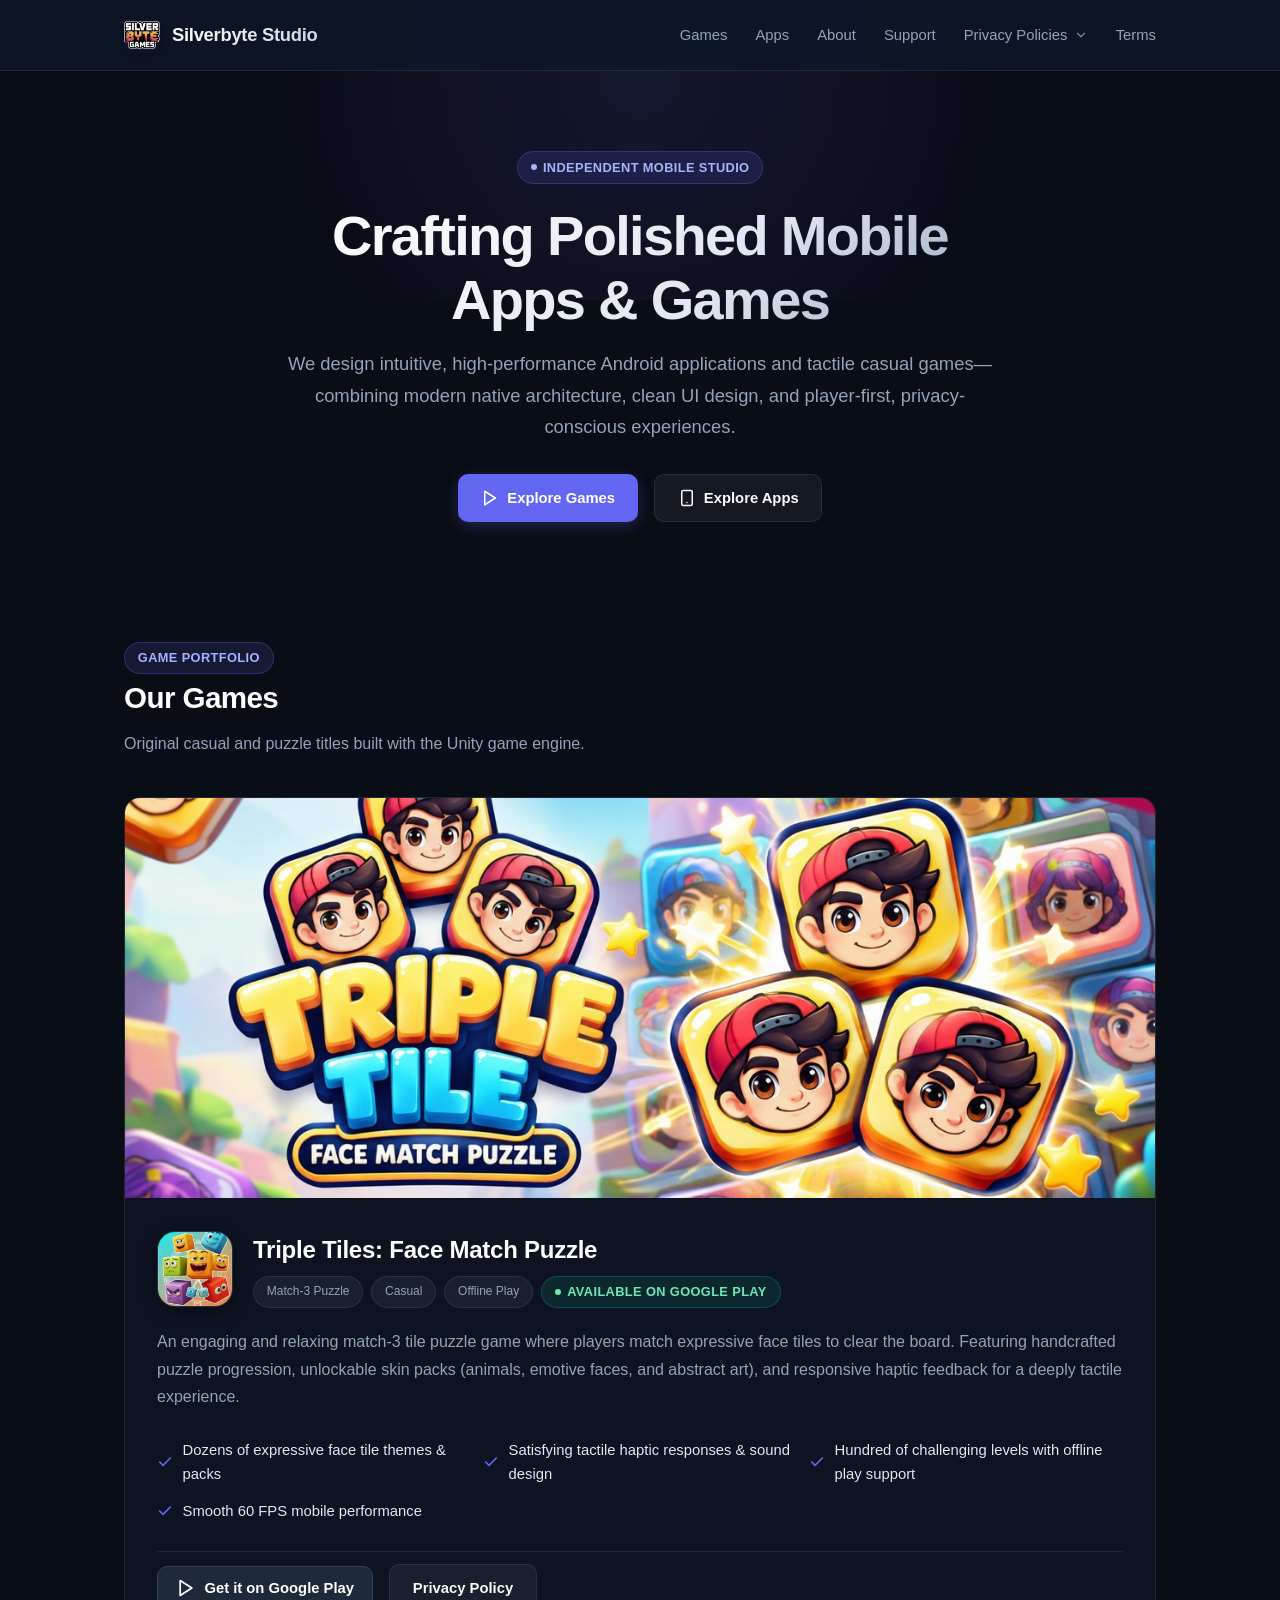
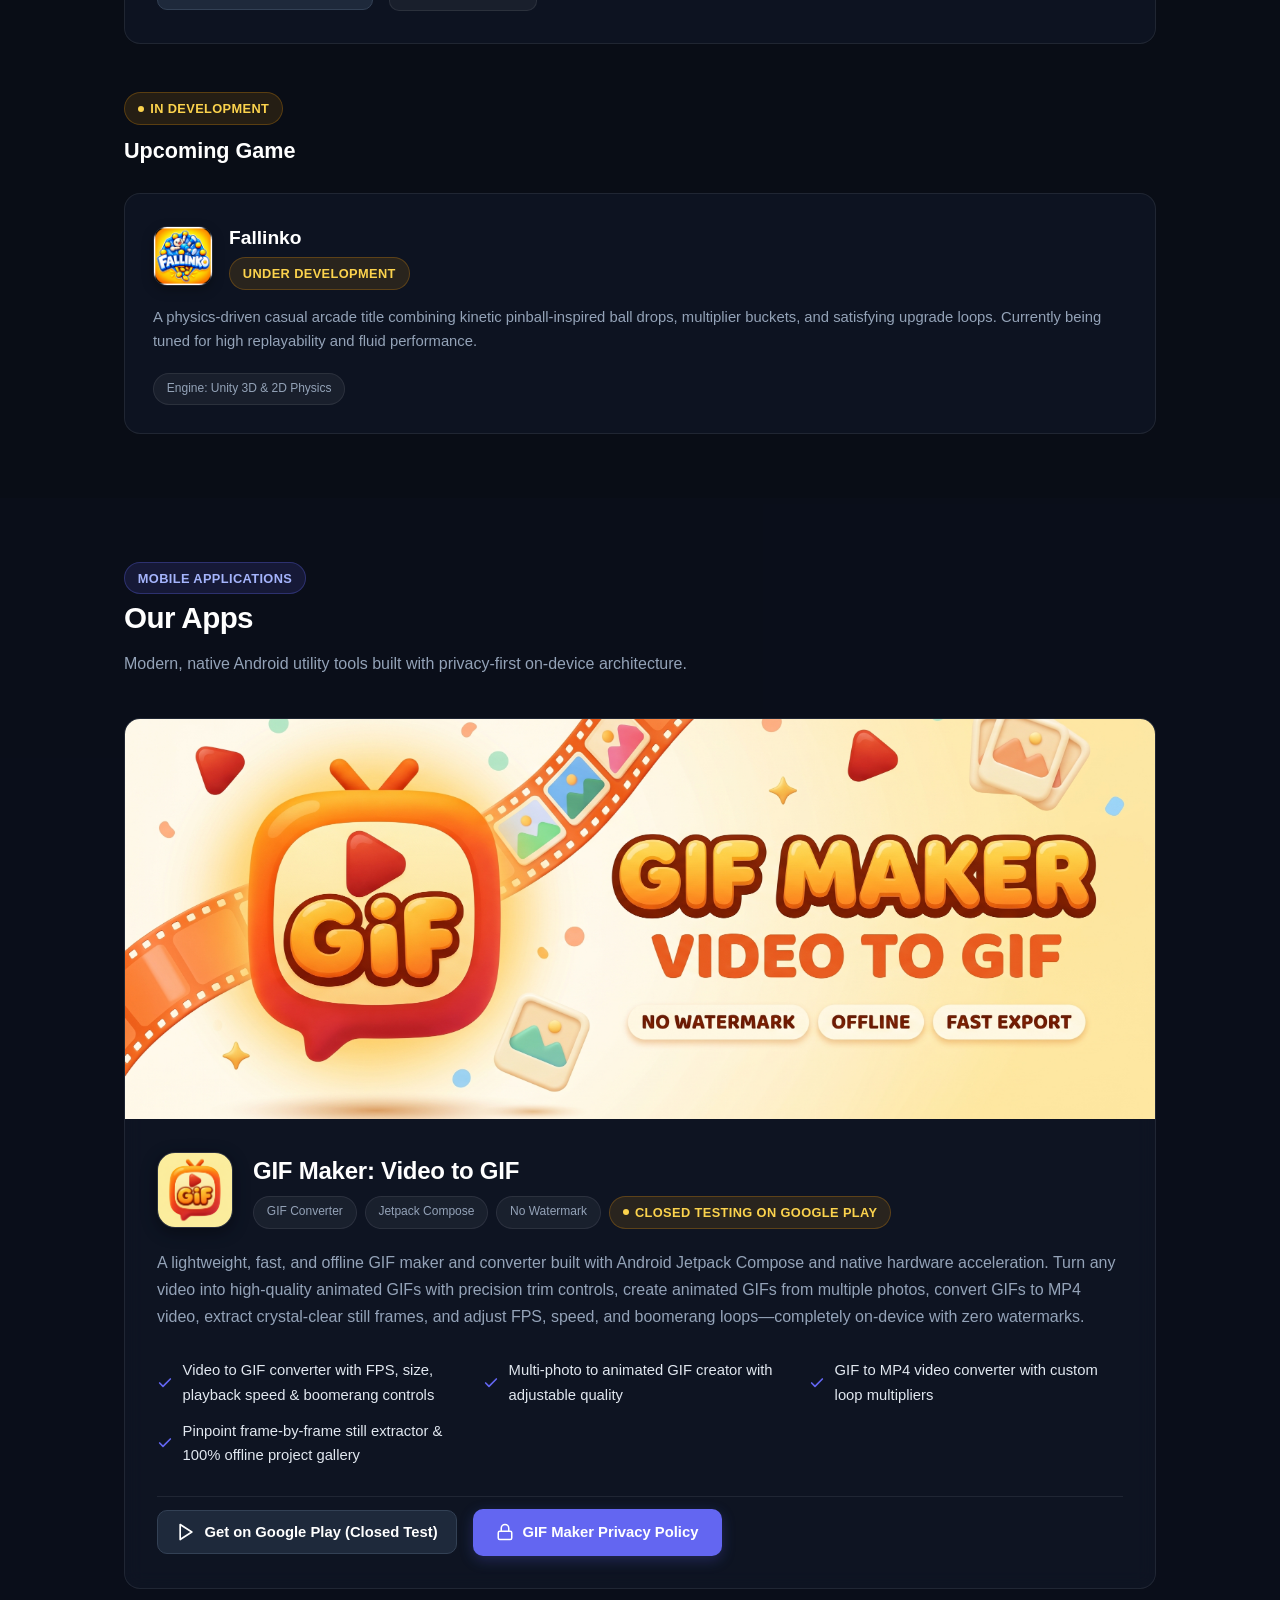
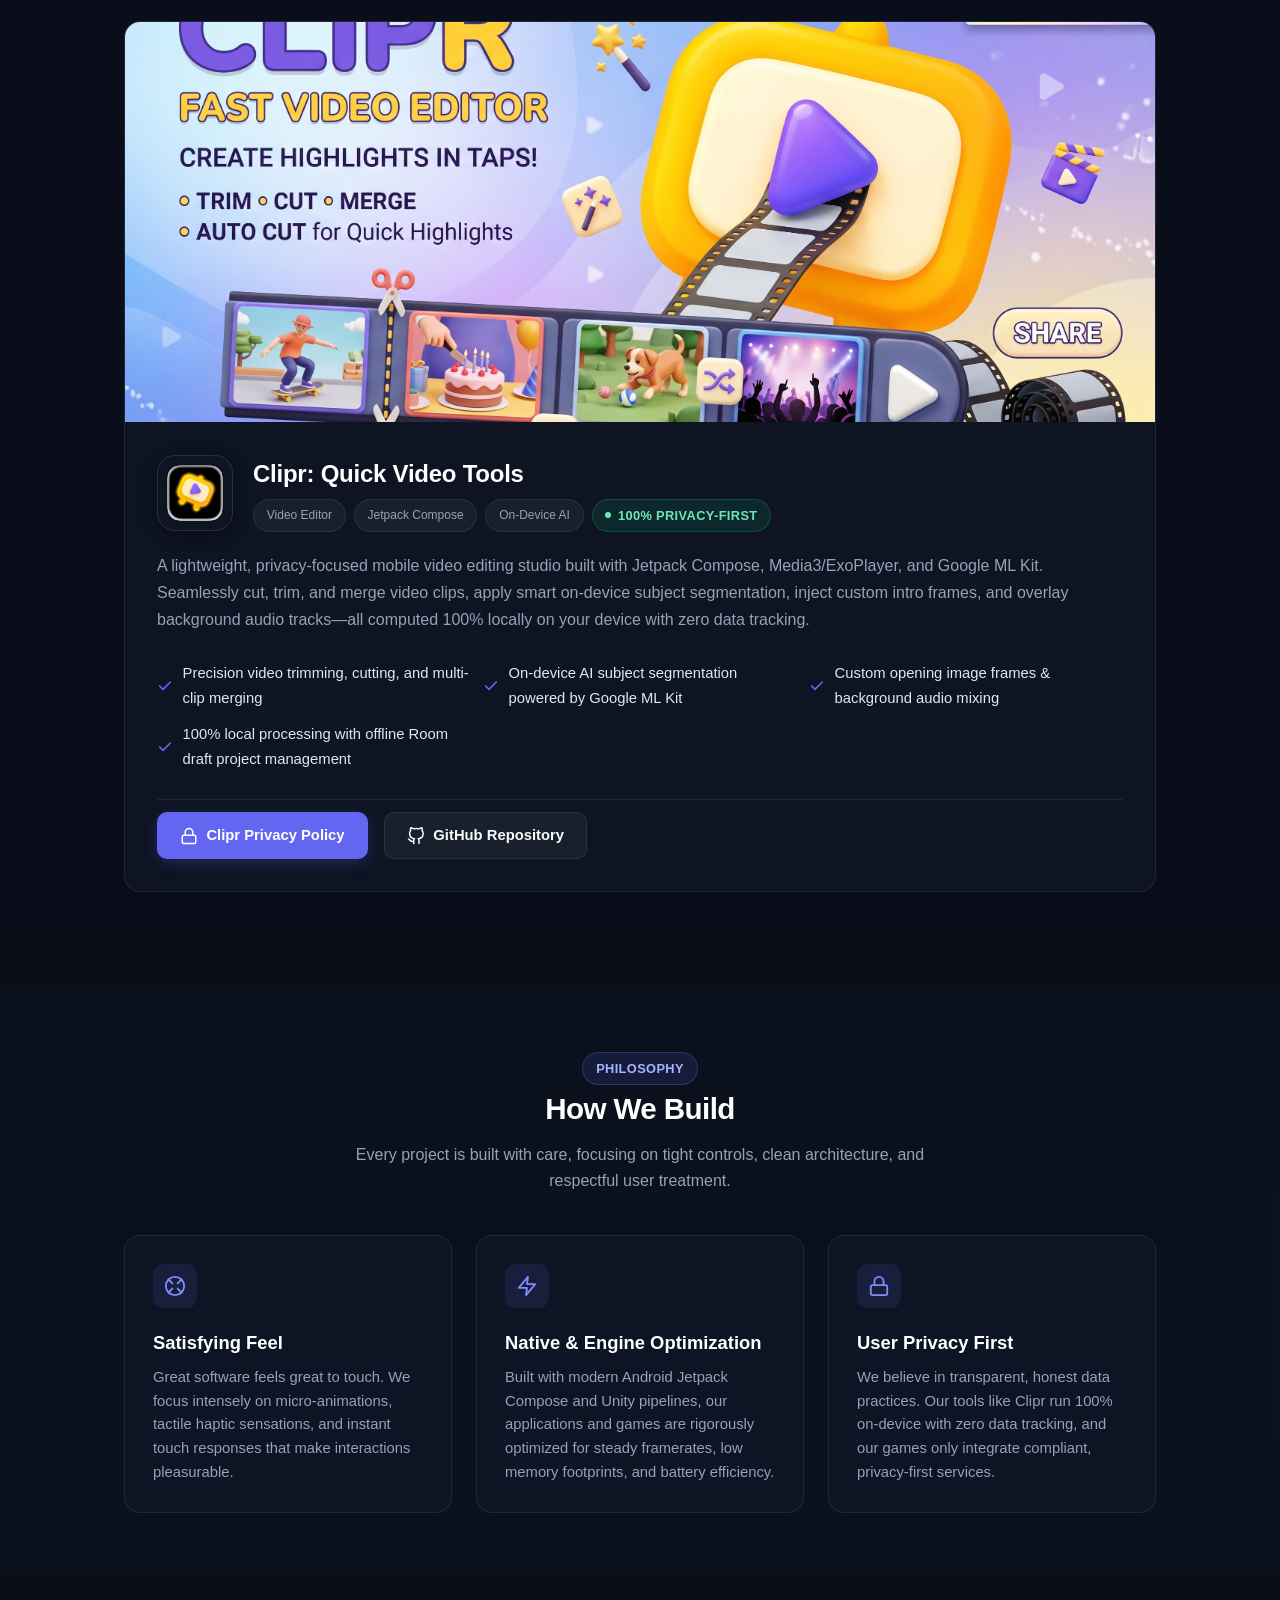
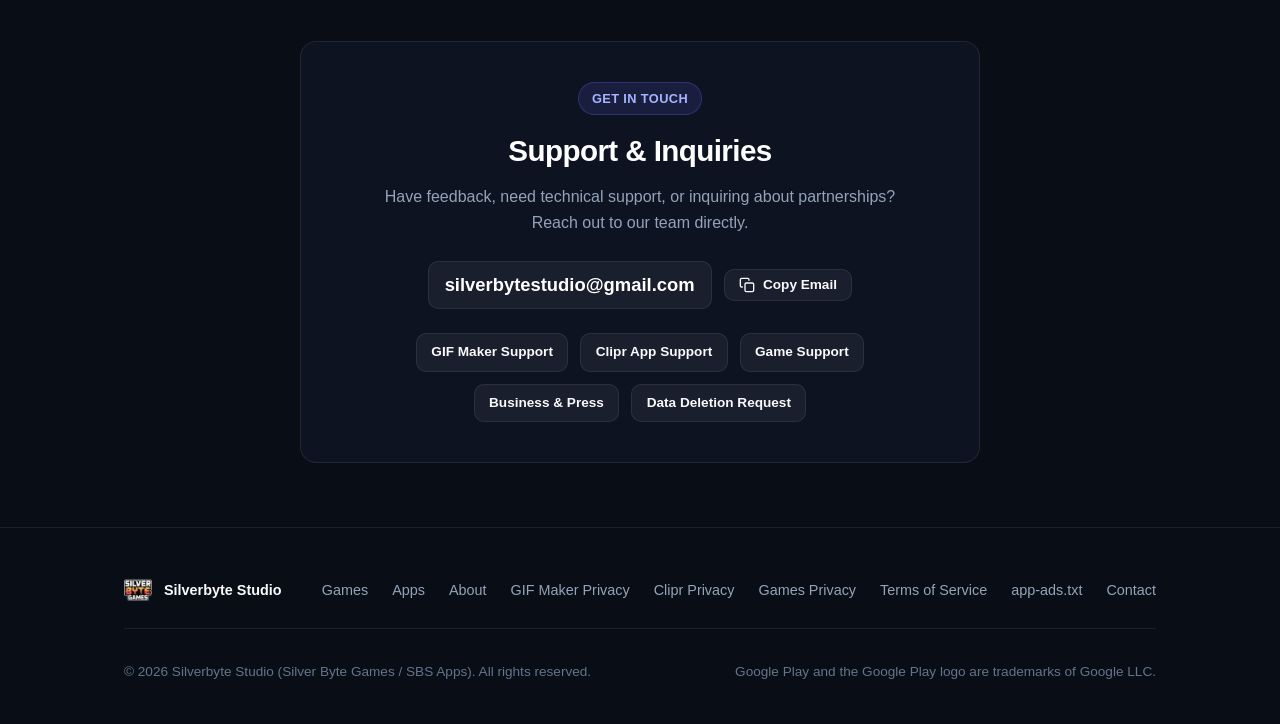
==== commit 618a45de: "up" ====
--- a/index.html
+++ b/index.html
@@ -67,8 +67,8 @@
                 </button>
 
                 <ul class="nav-links">
+                    <li><a href="#games" class="nav-link">Games</a></li>
                     <li><a href="#apps" class="nav-link">Apps</a></li>
-                    <li><a href="#games" class="nav-link">Games</a></li>
                     <li><a href="#about" class="nav-link">About</a></li>
                     <li><a href="#support" class="nav-link">Support</a></li>
                     <li class="nav-dropdown">
@@ -126,173 +126,26 @@
                     We design intuitive, high-performance Android applications and tactile casual games—combining modern native architecture, clean UI design, and player-first, privacy-conscious experiences.
                 </p>
                 <div class="hero-actions">
-                    <a href="#apps" class="btn btn-primary">
+                    <a href="#games" class="btn btn-primary">
+                        <svg width="18" height="18" viewBox="0 0 24 24" fill="none" stroke="currentColor" stroke-width="2" stroke-linecap="round" stroke-linejoin="round">
+                            <polygon points="5 3 19 12 5 21 5 3"></polygon>
+                        </svg>
+                        Explore Games
+                    </a>
+                    <a href="#apps" class="btn btn-secondary">
                         <svg width="18" height="18" viewBox="0 0 24 24" fill="none" stroke="currentColor" stroke-width="2" stroke-linecap="round" stroke-linejoin="round">
                             <rect x="5" y="2" width="14" height="20" rx="2" ry="2"></rect>
                             <line x1="12" y1="18" x2="12.01" y2="18"></line>
                         </svg>
                         Explore Apps
                     </a>
-                    <a href="#games" class="btn btn-secondary">
-                        <svg width="18" height="18" viewBox="0 0 24 24" fill="none" stroke="currentColor" stroke-width="2" stroke-linecap="round" stroke-linejoin="round">
-                            <polygon points="5 3 19 12 5 21 5 3"></polygon>
-                        </svg>
-                        Explore Games
-                    </a>
                 </div>
             </div>
         </div>
     </section>
 
-    <!-- Mobile Apps Showcase Section -->
-    <section id="apps" class="section">
-        <div class="container">
-            <div class="section-header">
-                <span class="badge badge-primary">Mobile Applications</span>
-                <h2 class="section-title">Our Apps</h2>
-                <p class="section-subtitle">Modern, native Android utility tools built with privacy-first on-device architecture.</p>
-            </div>
-
-            <!-- Featured App: GIF Maker -->
-            <article class="game-featured-card">
-                <div class="game-banner-wrap">
-                    <img src="assets/images/gif-maker-banner.jpg" alt="GIF Maker - Video to GIF Feature Graphic" class="game-banner" loading="lazy">
-                </div>
-                <div class="game-featured-content">
-                    <div class="game-header-row">
-                        <img src="assets/images/gif-maker-icon.png" alt="GIF Maker App Icon" class="game-icon-large" width="76" height="76">
-                        <div class="game-title-group">
-                            <h3>GIF Maker: Video to GIF</h3>
-                            <div class="tag-list">
-                                <span class="badge badge-subtle">GIF Converter</span>
-                                <span class="badge badge-subtle">Jetpack Compose</span>
-                                <span class="badge badge-subtle">No Watermark</span>
-                                <span class="badge badge-amber"><span class="dot"></span> Closed Testing on Google Play</span>
-                            </div>
-                        </div>
-                    </div>
-
-                    <p class="game-description">
-                        A lightweight, fast, and offline GIF maker and converter built with Android Jetpack Compose and native hardware acceleration. Turn any video into high-quality animated GIFs with precision trim controls, create animated GIFs from multiple photos, convert GIFs to MP4 video, extract crystal-clear still frames, and adjust FPS, speed, and boomerang loops—completely on-device with zero watermarks.
-                    </p>
-
-                    <ul class="game-features-list">
-                        <li class="game-feature-item">
-                            <svg width="16" height="16" viewBox="0 0 24 24" fill="none" stroke="currentColor" stroke-width="2.5" stroke-linecap="round" stroke-linejoin="round">
-                                <polyline points="20 6 9 17 4 12"></polyline>
-                            </svg>
-                            Video to GIF converter with FPS, size, playback speed &amp; boomerang controls
-                        </li>
-                        <li class="game-feature-item">
-                            <svg width="16" height="16" viewBox="0 0 24 24" fill="none" stroke="currentColor" stroke-width="2.5" stroke-linecap="round" stroke-linejoin="round">
-                                <polyline points="20 6 9 17 4 12"></polyline>
-                            </svg>
-                            Multi-photo to animated GIF creator with adjustable quality
-                        </li>
-                        <li class="game-feature-item">
-                            <svg width="16" height="16" viewBox="0 0 24 24" fill="none" stroke="currentColor" stroke-width="2.5" stroke-linecap="round" stroke-linejoin="round">
-                                <polyline points="20 6 9 17 4 12"></polyline>
-                            </svg>
-                            GIF to MP4 video converter with custom loop multipliers
-                        </li>
-                        <li class="game-feature-item">
-                            <svg width="16" height="16" viewBox="0 0 24 24" fill="none" stroke="currentColor" stroke-width="2.5" stroke-linecap="round" stroke-linejoin="round">
-                                <polyline points="20 6 9 17 4 12"></polyline>
-                            </svg>
-                            Pinpoint frame-by-frame still extractor &amp; 100% offline project gallery
-                        </li>
-                    </ul>
-
-                    <div class="game-card-actions">
-                        <a href="https://play.google.com/store/apps/details?id=com.sbs.gifmaker" target="_blank" rel="noopener noreferrer" class="btn btn-googleplay">
-                            <svg width="20" height="20" viewBox="0 0 24 24" fill="none" stroke="currentColor" stroke-width="2" stroke-linecap="round" stroke-linejoin="round">
-                                <polygon points="5 3 19 12 5 21 5 3"></polygon>
-                            </svg>
-                            Get on Google Play (Closed Test)
-                        </a>
-                        <a href="gif-maker-privacy-policy.html" class="btn btn-primary">
-                            <svg width="18" height="18" viewBox="0 0 24 24" fill="none" stroke="currentColor" stroke-width="2" stroke-linecap="round" stroke-linejoin="round">
-                                <rect x="3" y="11" width="18" height="11" rx="2" ry="2"></rect>
-                                <path d="M7 11V7a5 5 0 0 1 10 0v4"></path>
-                            </svg>
-                            GIF Maker Privacy Policy
-                        </a>
-                    </div>
-                </div>
-            </article>
-
-            <!-- Featured App: Clipr -->
-            <article class="game-featured-card">
-                <div class="game-banner-wrap">
-                    <img src="assets/images/clipr-banner.jpg" alt="Clipr Video Tools Feature Graphic" class="game-banner" loading="lazy">
-                </div>
-                <div class="game-featured-content">
-                    <div class="game-header-row">
-                        <img src="assets/images/clipr-icon.png" alt="Clipr App Icon" class="game-icon-large" width="76" height="76">
-                        <div class="game-title-group">
-                            <h3>Clipr: Quick Video Tools</h3>
-                            <div class="tag-list">
-                                <span class="badge badge-subtle">Video Editor</span>
-                                <span class="badge badge-subtle">Jetpack Compose</span>
-                                <span class="badge badge-subtle">On-Device AI</span>
-                                <span class="badge badge-success"><span class="dot"></span> 100% Privacy-First</span>
-                            </div>
-                        </div>
-                    </div>
-
-                    <p class="game-description">
-                        A lightweight, privacy-focused mobile video editing studio built with Jetpack Compose, Media3/ExoPlayer, and Google ML Kit. Seamlessly cut, trim, and merge video clips, apply smart on-device subject segmentation, inject custom intro frames, and overlay background audio tracks—all computed 100% locally on your device with zero data tracking.
-                    </p>
-
-                    <ul class="game-features-list">
-                        <li class="game-feature-item">
-                            <svg width="16" height="16" viewBox="0 0 24 24" fill="none" stroke="currentColor" stroke-width="2.5" stroke-linecap="round" stroke-linejoin="round">
-                                <polyline points="20 6 9 17 4 12"></polyline>
-                            </svg>
-                            Precision video trimming, cutting, and multi-clip merging
-                        </li>
-                        <li class="game-feature-item">
-                            <svg width="16" height="16" viewBox="0 0 24 24" fill="none" stroke="currentColor" stroke-width="2.5" stroke-linecap="round" stroke-linejoin="round">
-                                <polyline points="20 6 9 17 4 12"></polyline>
-                            </svg>
-                            On-device AI subject segmentation powered by Google ML Kit
-                        </li>
-                        <li class="game-feature-item">
-                            <svg width="16" height="16" viewBox="0 0 24 24" fill="none" stroke="currentColor" stroke-width="2.5" stroke-linecap="round" stroke-linejoin="round">
-                                <polyline points="20 6 9 17 4 12"></polyline>
-                            </svg>
-                            Custom opening image frames &amp; background audio mixing
-                        </li>
-                        <li class="game-feature-item">
-                            <svg width="16" height="16" viewBox="0 0 24 24" fill="none" stroke="currentColor" stroke-width="2.5" stroke-linecap="round" stroke-linejoin="round">
-                                <polyline points="20 6 9 17 4 12"></polyline>
-                            </svg>
-                            100% local processing with offline Room draft project management
-                        </li>
-                    </ul>
-
-                    <div class="game-card-actions">
-                        <a href="clipr-privacy-policy.html" class="btn btn-primary">
-                            <svg width="18" height="18" viewBox="0 0 24 24" fill="none" stroke="currentColor" stroke-width="2" stroke-linecap="round" stroke-linejoin="round">
-                                <rect x="3" y="11" width="18" height="11" rx="2" ry="2"></rect>
-                                <path d="M7 11V7a5 5 0 0 1 10 0v4"></path>
-                            </svg>
-                            Clipr Privacy Policy
-                        </a>
-                        <a href="https://github.com/hrud09/Clipr" target="_blank" rel="noopener noreferrer" class="btn btn-secondary">
-                            <svg width="18" height="18" viewBox="0 0 24 24" fill="none" stroke="currentColor" stroke-width="2" stroke-linecap="round" stroke-linejoin="round">
-                                <path d="M9 19c-5 1.5-5-2.5-7-3m14 6v-3.87a3.37 3.37 0 0 0-.94-2.61c3.14-.35 6.44-1.54 6.44-7A5.44 5.44 0 0 0 20 4.77 5.07 5.07 0 0 0 19.91 1S18.73.65 16 2.48a13.38 13.38 0 0 0-7 0C6.27.65 5.09 1 5.09 1A5.07 5.07 0 0 0 5 4.77a5.44 5.44 0 0 0-1.5 3.78c0 5.42 3.3 6.61 6.44 7A3.37 3.37 0 0 0 9 18.13V22"></path>
-                            </svg>
-                            GitHub Repository
-                        </a>
-                    </div>
-                </div>
-            </article>
-        </div>
-    </section>
-
     <!-- Games Showcase Section -->
-    <section id="games" class="section" style="background: rgba(15, 23, 42, 0.2);">
+    <section id="games" class="section">
         <div class="container">
             <div class="section-header">
                 <span class="badge badge-primary">Game Portfolio</span>
@@ -392,6 +245,153 @@
         </div>
     </section>
 
+    <!-- Mobile Apps Showcase Section -->
+    <section id="apps" class="section" style="background: rgba(15, 23, 42, 0.2);">
+        <div class="container">
+            <div class="section-header">
+                <span class="badge badge-primary">Mobile Applications</span>
+                <h2 class="section-title">Our Apps</h2>
+                <p class="section-subtitle">Modern, native Android utility tools built with privacy-first on-device architecture.</p>
+            </div>
+
+            <!-- Featured App: GIF Maker -->
+            <article class="game-featured-card">
+                <div class="game-banner-wrap">
+                    <img src="assets/images/gif-maker-banner.jpg" alt="GIF Maker - Video to GIF Feature Graphic" class="game-banner" loading="lazy">
+                </div>
+                <div class="game-featured-content">
+                    <div class="game-header-row">
+                        <img src="assets/images/gif-maker-icon.png" alt="GIF Maker App Icon" class="game-icon-large" width="76" height="76">
+                        <div class="game-title-group">
+                            <h3>GIF Maker: Video to GIF</h3>
+                            <div class="tag-list">
+                                <span class="badge badge-subtle">GIF Converter</span>
+                                <span class="badge badge-subtle">Jetpack Compose</span>
+                                <span class="badge badge-subtle">No Watermark</span>
+                                <span class="badge badge-amber"><span class="dot"></span> Closed Testing on Google Play</span>
+                            </div>
+                        </div>
+                    </div>
+
+                    <p class="game-description">
+                        A lightweight, fast, and offline GIF maker and converter built with Android Jetpack Compose and native hardware acceleration. Turn any video into high-quality animated GIFs with precision trim controls, create animated GIFs from multiple photos, convert GIFs to MP4 video, extract crystal-clear still frames, and adjust FPS, speed, and boomerang loops—completely on-device with zero watermarks.
+                    </p>
+
+                    <ul class="game-features-list">
+                        <li class="game-feature-item">
+                            <svg width="16" height="16" viewBox="0 0 24 24" fill="none" stroke="currentColor" stroke-width="2.5" stroke-linecap="round" stroke-linejoin="round">
+                                <polyline points="20 6 9 17 4 12"></polyline>
+                            </svg>
+                            Video to GIF converter with FPS, size, playback speed &amp; boomerang controls
+                        </li>
+                        <li class="game-feature-item">
+                            <svg width="16" height="16" viewBox="0 0 24 24" fill="none" stroke="currentColor" stroke-width="2.5" stroke-linecap="round" stroke-linejoin="round">
+                                <polyline points="20 6 9 17 4 12"></polyline>
+                            </svg>
+                            Multi-photo to animated GIF creator with adjustable quality
+                        </li>
+                        <li class="game-feature-item">
+                            <svg width="16" height="16" viewBox="0 0 24 24" fill="none" stroke="currentColor" stroke-width="2.5" stroke-linecap="round" stroke-linejoin="round">
+                                <polyline points="20 6 9 17 4 12"></polyline>
+                            </svg>
+                            GIF to MP4 video converter with custom loop multipliers
+                        </li>
+                        <li class="game-feature-item">
+                            <svg width="16" height="16" viewBox="0 0 24 24" fill="none" stroke="currentColor" stroke-width="2.5" stroke-linecap="round" stroke-linejoin="round">
+                                <polyline points="20 6 9 17 4 12"></polyline>
+                            </svg>
+                            Pinpoint frame-by-frame still extractor &amp; 100% offline project gallery
+                        </li>
+                    </ul>
+
+                    <div class="game-card-actions">
+                        <a href="https://play.google.com/store/apps/details?id=com.sbs.gifmaker" target="_blank" rel="noopener noreferrer" class="btn btn-googleplay">
+                            <svg width="20" height="20" viewBox="0 0 24 24" fill="none" stroke="currentColor" stroke-width="2" stroke-linecap="round" stroke-linejoin="round">
+                                <polygon points="5 3 19 12 5 21 5 3"></polygon>
+                            </svg>
+                            Get on Google Play (Closed Test)
+                        </a>
+                        <a href="gif-maker-privacy-policy.html" class="btn btn-primary">
+                            <svg width="18" height="18" viewBox="0 0 24 24" fill="none" stroke="currentColor" stroke-width="2" stroke-linecap="round" stroke-linejoin="round">
+                                <rect x="3" y="11" width="18" height="11" rx="2" ry="2"></rect>
+                                <path d="M7 11V7a5 5 0 0 1 10 0v4"></path>
+                            </svg>
+                            GIF Maker Privacy Policy
+                        </a>
+                    </div>
+                </div>
+            </article>
+
+            <!-- Featured App: Clipr -->
+            <article class="game-featured-card">
+                <div class="game-banner-wrap">
+                    <img src="assets/images/clipr-banner.jpg" alt="Clipr Video Tools Feature Graphic" class="game-banner" loading="lazy">
+                </div>
+                <div class="game-featured-content">
+                    <div class="game-header-row">
+                        <img src="assets/images/clipr-icon.png" alt="Clipr App Icon" class="game-icon-large" width="76" height="76">
+                        <div class="game-title-group">
+                            <h3>Clipr: Quick Video Tools</h3>
+                            <div class="tag-list">
+                                <span class="badge badge-subtle">Video Editor</span>
+                                <span class="badge badge-subtle">Jetpack Compose</span>
+                                <span class="badge badge-subtle">On-Device AI</span>
+                                <span class="badge badge-success"><span class="dot"></span> 100% Privacy-First</span>
+                            </div>
+                        </div>
+                    </div>
+
+                    <p class="game-description">
+                        A lightweight, privacy-focused mobile video editing studio built with Jetpack Compose, Media3/ExoPlayer, and Google ML Kit. Seamlessly cut, trim, and merge video clips, apply smart on-device subject segmentation, inject custom intro frames, and overlay background audio tracks—all computed 100% locally on your device with zero data tracking.
+                    </p>
+
+                    <ul class="game-features-list">
+                        <li class="game-feature-item">
+                            <svg width="16" height="16" viewBox="0 0 24 24" fill="none" stroke="currentColor" stroke-width="2.5" stroke-linecap="round" stroke-linejoin="round">
+                                <polyline points="20 6 9 17 4 12"></polyline>
+                            </svg>
+                            Precision video trimming, cutting, and multi-clip merging
+                        </li>
+                        <li class="game-feature-item">
+                            <svg width="16" height="16" viewBox="0 0 24 24" fill="none" stroke="currentColor" stroke-width="2.5" stroke-linecap="round" stroke-linejoin="round">
+                                <polyline points="20 6 9 17 4 12"></polyline>
+                            </svg>
+                            On-device AI subject segmentation powered by Google ML Kit
+                        </li>
+                        <li class="game-feature-item">
+                            <svg width="16" height="16" viewBox="0 0 24 24" fill="none" stroke="currentColor" stroke-width="2.5" stroke-linecap="round" stroke-linejoin="round">
+                                <polyline points="20 6 9 17 4 12"></polyline>
+                            </svg>
+                            Custom opening image frames &amp; background audio mixing
+                        </li>
+                        <li class="game-feature-item">
+                            <svg width="16" height="16" viewBox="0 0 24 24" fill="none" stroke="currentColor" stroke-width="2.5" stroke-linecap="round" stroke-linejoin="round">
+                                <polyline points="20 6 9 17 4 12"></polyline>
+                            </svg>
+                            100% local processing with offline Room draft project management
+                        </li>
+                    </ul>
+
+                    <div class="game-card-actions">
+                        <a href="clipr-privacy-policy.html" class="btn btn-primary">
+                            <svg width="18" height="18" viewBox="0 0 24 24" fill="none" stroke="currentColor" stroke-width="2" stroke-linecap="round" stroke-linejoin="round">
+                                <rect x="3" y="11" width="18" height="11" rx="2" ry="2"></rect>
+                                <path d="M7 11V7a5 5 0 0 1 10 0v4"></path>
+                            </svg>
+                            Clipr Privacy Policy
+                        </a>
+                        <a href="https://github.com/hrud09/Clipr" target="_blank" rel="noopener noreferrer" class="btn btn-secondary">
+                            <svg width="18" height="18" viewBox="0 0 24 24" fill="none" stroke="currentColor" stroke-width="2" stroke-linecap="round" stroke-linejoin="round">
+                                <path d="M9 19c-5 1.5-5-2.5-7-3m14 6v-3.87a3.37 3.37 0 0 0-.94-2.61c3.14-.35 6.44-1.54 6.44-7A5.44 5.44 0 0 0 20 4.77 5.07 5.07 0 0 0 19.91 1S18.73.65 16 2.48a13.38 13.38 0 0 0-7 0C6.27.65 5.09 1 5.09 1A5.07 5.07 0 0 0 5 4.77a5.44 5.44 0 0 0-1.5 3.78c0 5.42 3.3 6.61 6.44 7A3.37 3.37 0 0 0 9 18.13V22"></path>
+                            </svg>
+                            GitHub Repository
+                        </a>
+                    </div>
+                </div>
+            </article>
+        </div>
+    </section>
+
     <!-- About Section / Pillars -->
     <section id="about" class="section" style="background: rgba(15, 23, 42, 0.4);">
         <div class="container">
@@ -491,8 +491,8 @@
                     <span>Silverbyte Studio</span>
                 </div>
                 <ul class="footer-links">
+                    <li><a href="#games">Games</a></li>
                     <li><a href="#apps">Apps</a></li>
-                    <li><a href="#games">Games</a></li>
                     <li><a href="#about">About</a></li>
                     <li><a href="gif-maker-privacy-policy.html">GIF Maker Privacy</a></li>
                     <li><a href="clipr-privacy-policy.html">Clipr Privacy</a></li>
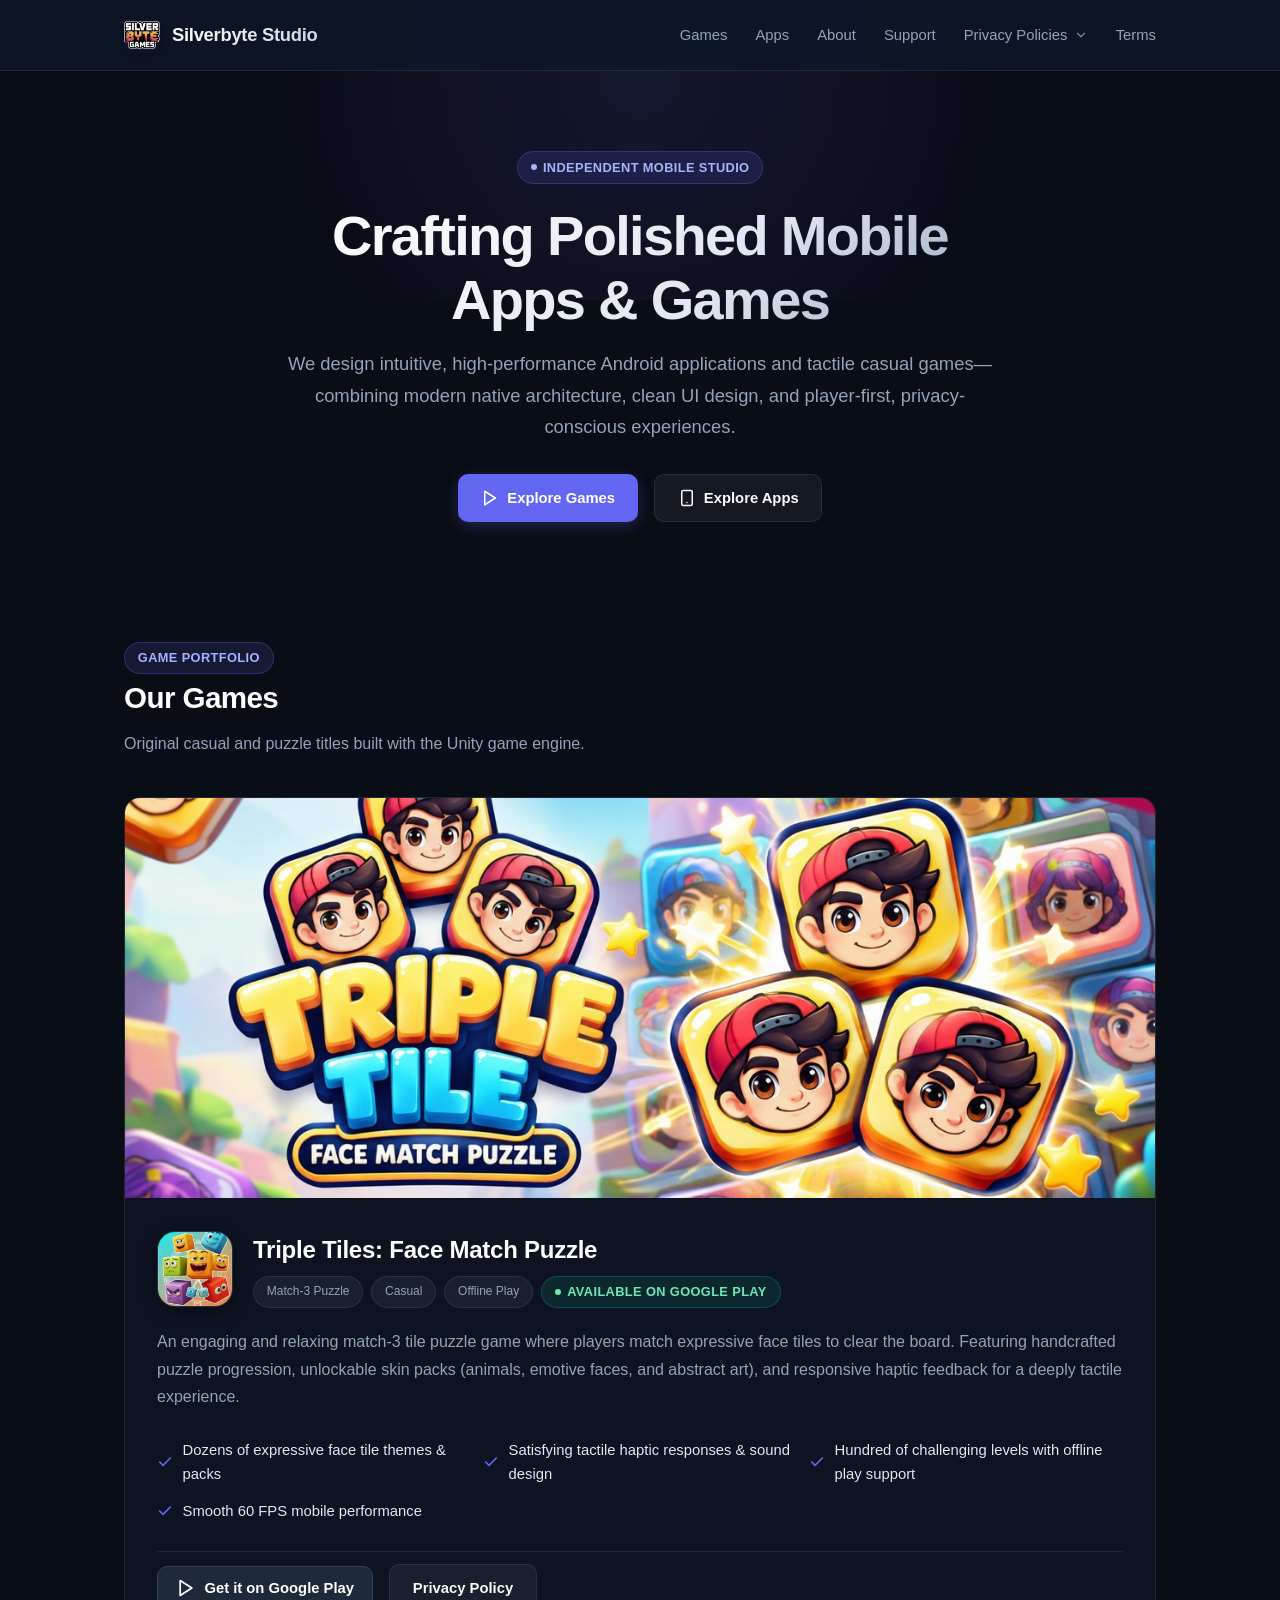
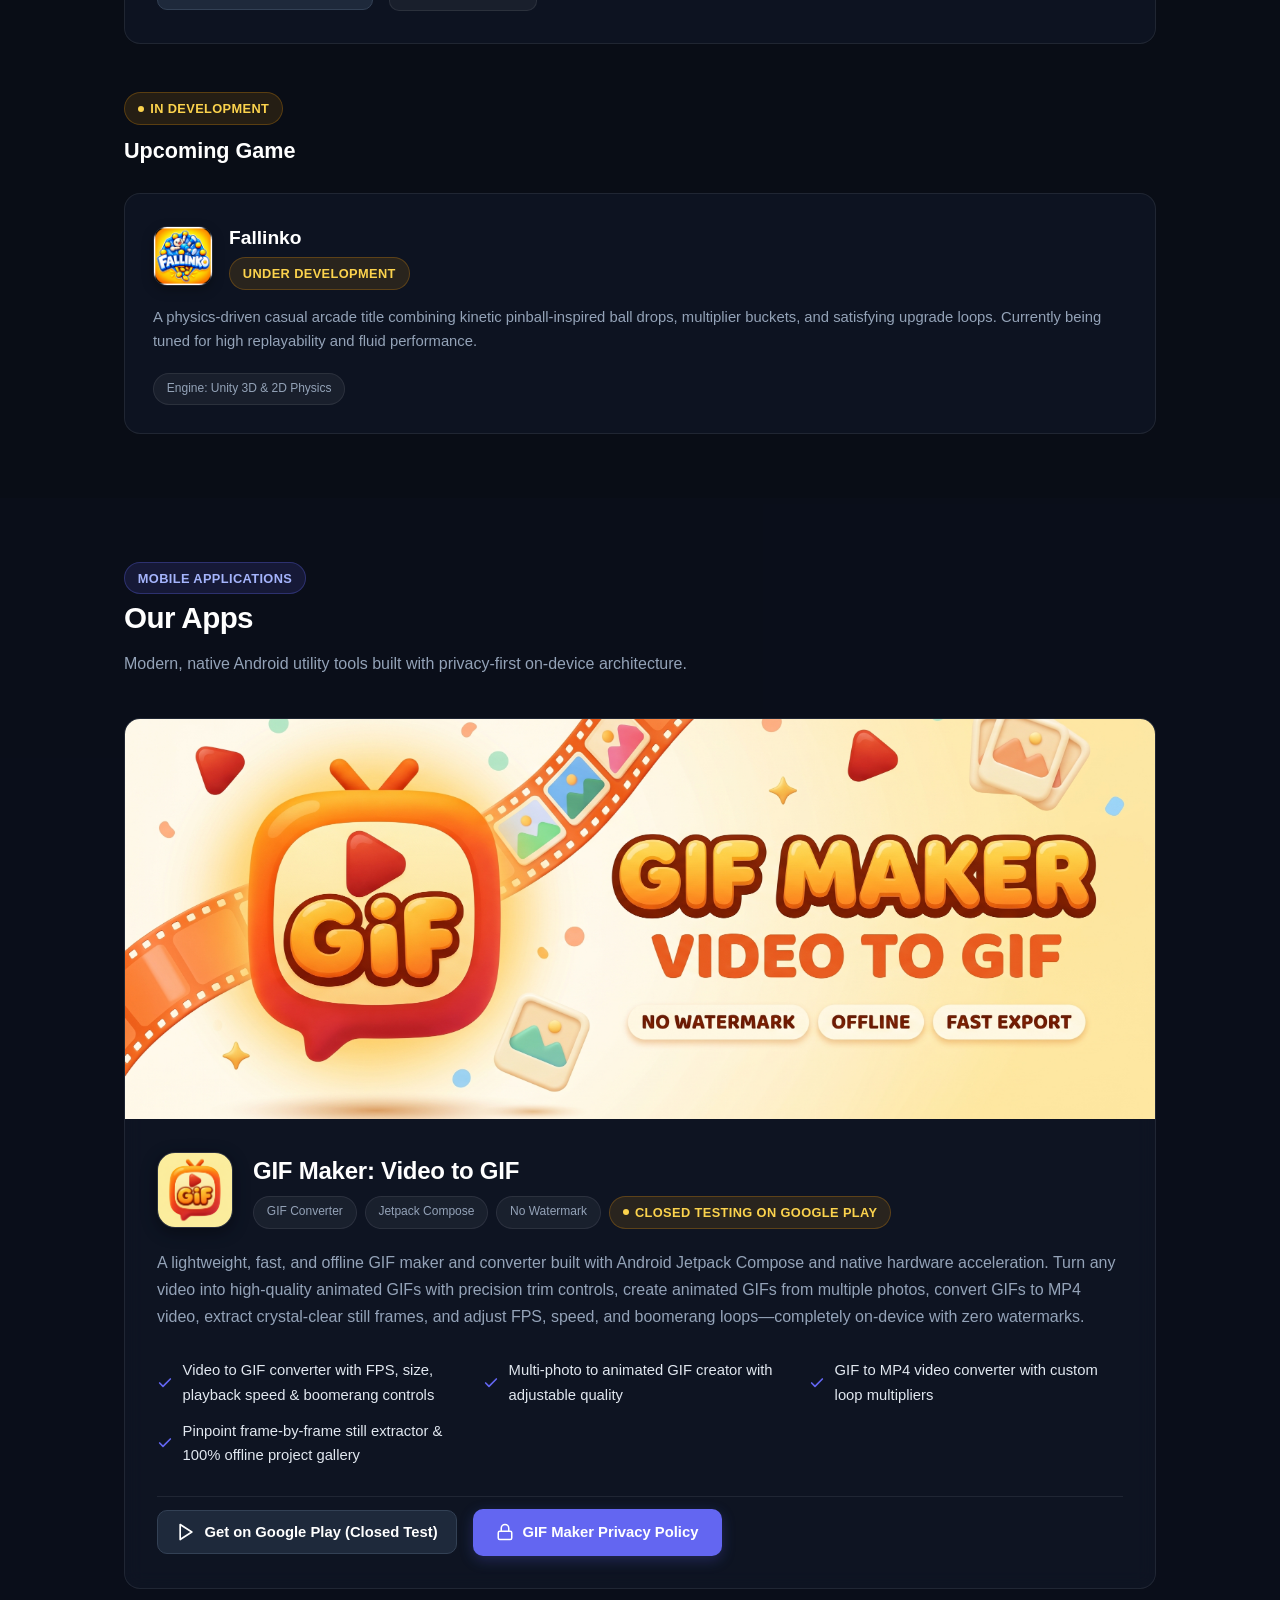
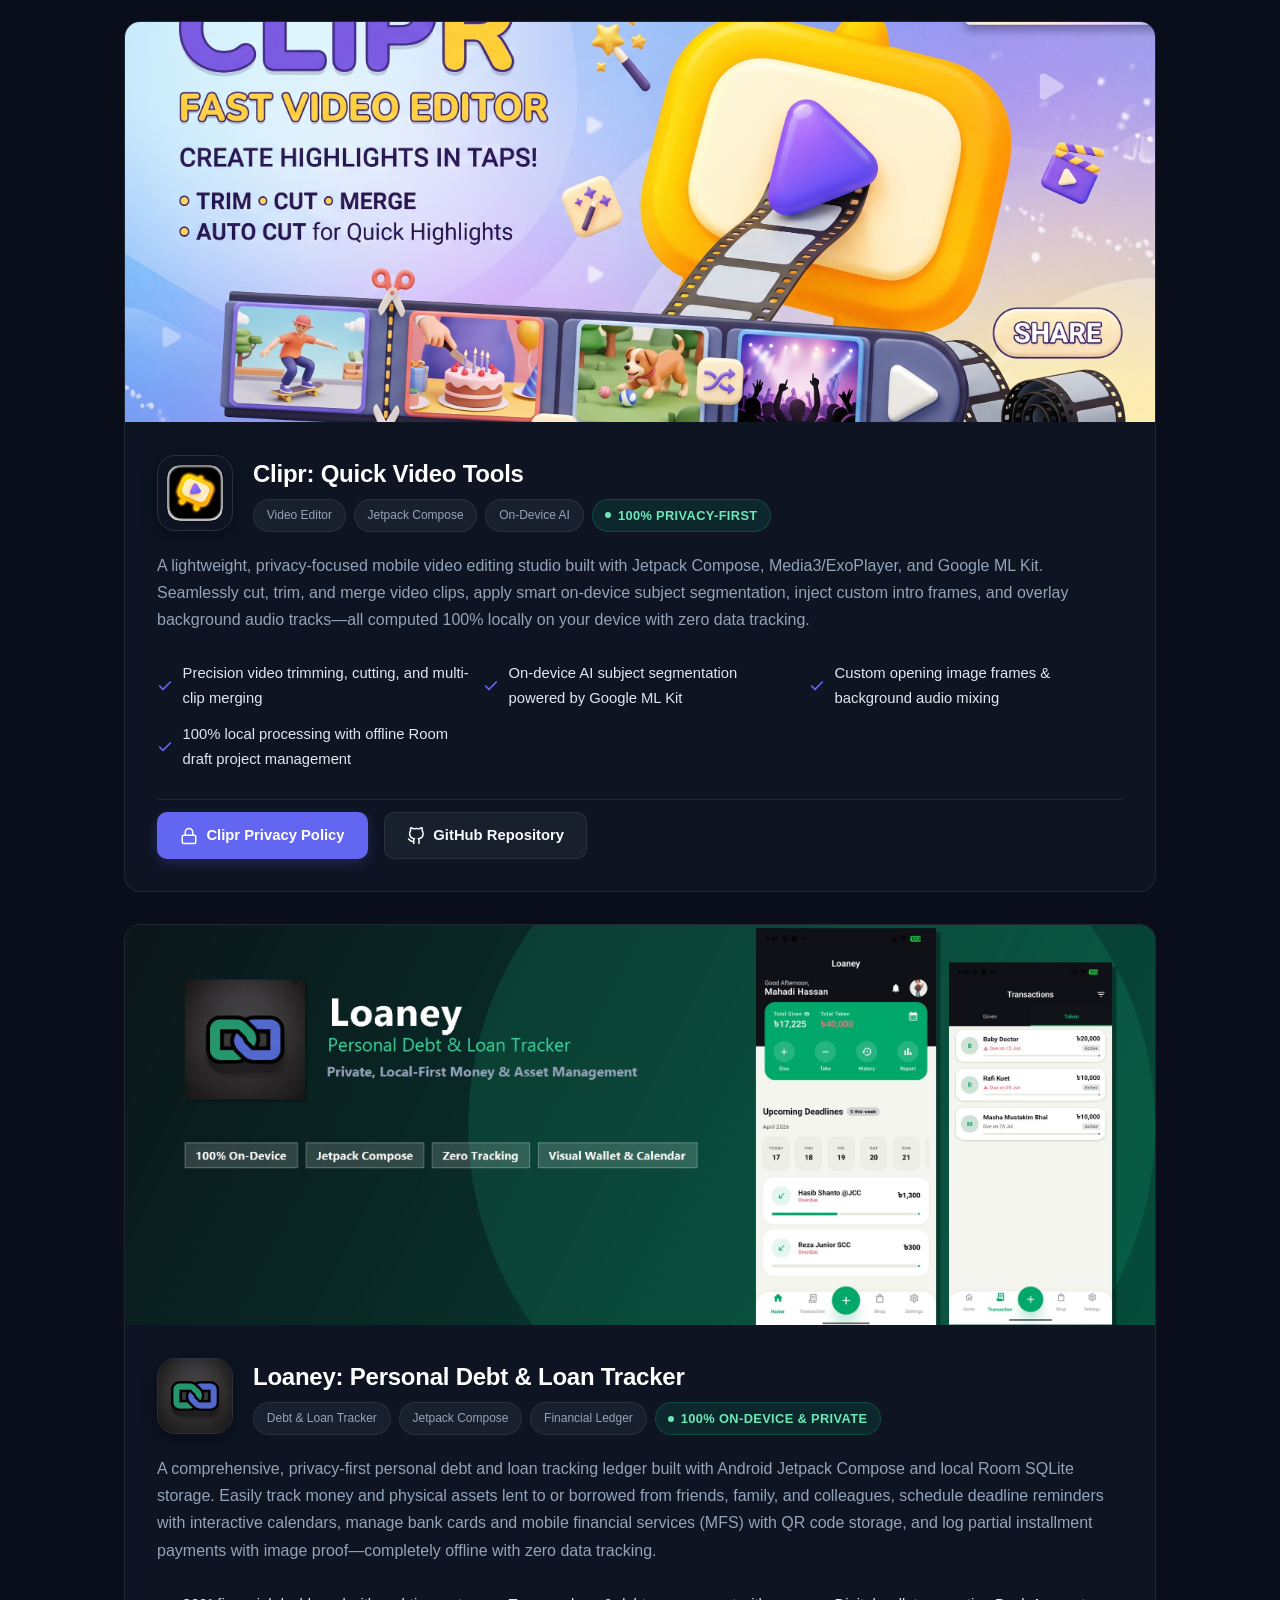
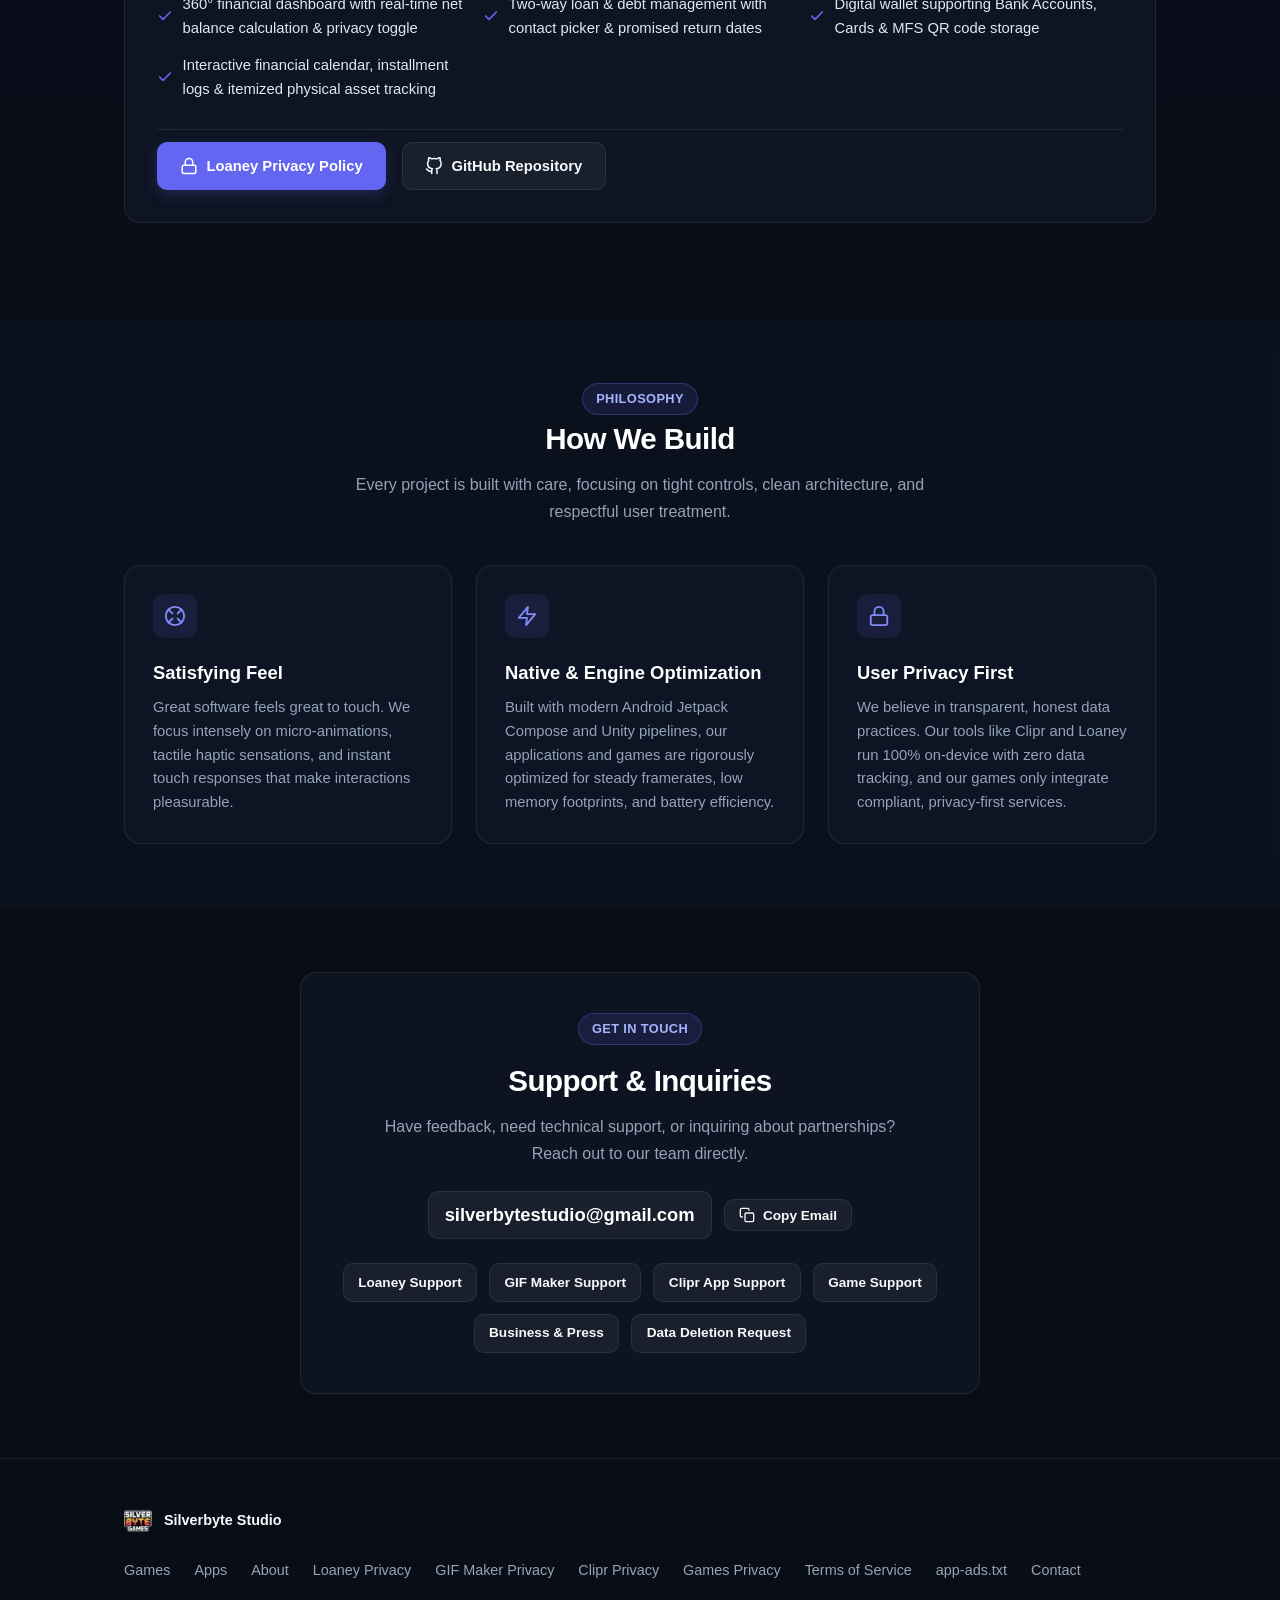
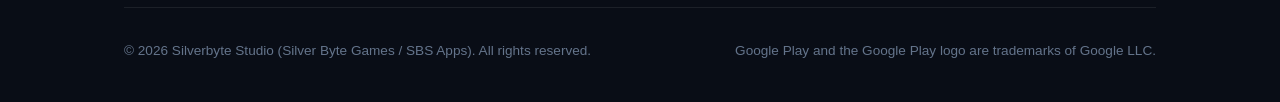
==== commit 6b71c447: "Update" ====
--- a/index.html
+++ b/index.html
@@ -4,7 +4,7 @@
     <meta charset="UTF-8">
     <meta name="viewport" content="width=device-width, initial-scale=1.0">
     <title>Silverbyte Studio - Official Mobile Apps & Games Developer Portal</title>
-    <meta name="description" content="Official developer portal for Silverbyte Studio (Silver Byte Games / SBS Apps). Crafting polished mobile applications and casual games including Clipr Video Tools and Triple Tiles.">
+    <meta name="description" content="Official developer portal for Silverbyte Studio (Silver Byte Games / SBS Apps). Crafting polished mobile applications and casual games including Loaney, Clipr Video Tools, GIF Maker, and Triple Tiles.">
     <meta name="author" content="Silverbyte Studio">
     <meta name="robots" content="index, follow">
 
@@ -18,13 +18,13 @@
     <meta property="og:type" content="website">
     <meta property="og:url" content="https://silverbytegames.github.io/">
     <meta property="og:title" content="Silverbyte Studio - Mobile Apps & Games Developer">
-    <meta property="og:description" content="Crafting polished mobile applications and casual games. Explore Clipr Quick Video Tools and Triple Tiles: Face Match Puzzle.">
+    <meta property="og:description" content="Crafting polished mobile applications and casual games. Explore Loaney, GIF Maker, Clipr Quick Video Tools, and Triple Tiles.">
     <meta property="og:image" content="https://silverbytegames.github.io/assets/images/triple-tiles-banner.jpg">
 
     <!-- Twitter Card -->
     <meta name="twitter:card" content="summary_large_image">
     <meta name="twitter:title" content="Silverbyte Studio - Mobile Apps & Games Developer">
-    <meta name="twitter:description" content="Official developer portal for Silverbyte Studio. Home of Clipr Video Tools and Triple Tiles: Face Match Puzzle.">
+    <meta name="twitter:description" content="Official developer portal for Silverbyte Studio. Home of Loaney, GIF Maker, Clipr Video Tools, and Triple Tiles.">
     <meta name="twitter:image" content="https://silverbytegames.github.io/assets/images/triple-tiles-banner.jpg">
 
     <!-- Stylesheets -->
@@ -79,6 +79,15 @@
                             </svg>
                         </button>
                         <div class="dropdown-menu" role="menu">
+                            <a href="loaney-privacy-policy.html" class="dropdown-item" role="menuitem">
+                                <div class="dropdown-item-icon">
+                                    <img src="assets/images/loaney-icon.png" alt="Loaney" width="22" height="22">
+                                </div>
+                                <div class="dropdown-item-text">
+                                    <span class="dropdown-item-title">Loaney Privacy Policy</span>
+                                    <span class="dropdown-item-desc">Personal Debt &amp; Loan Tracker</span>
+                                </div>
+                            </a>
                             <a href="gif-maker-privacy-policy.html" class="dropdown-item" role="menuitem">
                                 <div class="dropdown-item-icon">
                                     <img src="assets/images/gif-maker-icon.png" alt="GIF Maker" width="22" height="22">
@@ -389,6 +398,74 @@
                     </div>
                 </div>
             </article>
+
+            <!-- Featured App: Loaney -->
+            <article class="game-featured-card">
+                <div class="game-banner-wrap">
+                    <img src="assets/images/loaney-banner.jpg" alt="Loaney Personal Debt and Loan Tracker Feature Graphic" class="game-banner" loading="lazy">
+                </div>
+                <div class="game-featured-content">
+                    <div class="game-header-row">
+                        <img src="assets/images/loaney-icon.png" alt="Loaney App Icon" class="game-icon-large" width="76" height="76">
+                        <div class="game-title-group">
+                            <h3>Loaney: Personal Debt &amp; Loan Tracker</h3>
+                            <div class="tag-list">
+                                <span class="badge badge-subtle">Debt &amp; Loan Tracker</span>
+                                <span class="badge badge-subtle">Jetpack Compose</span>
+                                <span class="badge badge-subtle">Financial Ledger</span>
+                                <span class="badge badge-success"><span class="dot"></span> 100% On-Device &amp; Private</span>
+                            </div>
+                        </div>
+                    </div>
+
+                    <p class="game-description">
+                        A comprehensive, privacy-first personal debt and loan tracking ledger built with Android Jetpack Compose and local Room SQLite storage. Easily track money and physical assets lent to or borrowed from friends, family, and colleagues, schedule deadline reminders with interactive calendars, manage bank cards and mobile financial services (MFS) with QR code storage, and log partial installment payments with image proof—completely offline with zero data tracking.
+                    </p>
+
+                    <ul class="game-features-list">
+                        <li class="game-feature-item">
+                            <svg width="16" height="16" viewBox="0 0 24 24" fill="none" stroke="currentColor" stroke-width="2.5" stroke-linecap="round" stroke-linejoin="round">
+                                <polyline points="20 6 9 17 4 12"></polyline>
+                            </svg>
+                            360° financial dashboard with real-time net balance calculation &amp; privacy toggle
+                        </li>
+                        <li class="game-feature-item">
+                            <svg width="16" height="16" viewBox="0 0 24 24" fill="none" stroke="currentColor" stroke-width="2.5" stroke-linecap="round" stroke-linejoin="round">
+                                <polyline points="20 6 9 17 4 12"></polyline>
+                            </svg>
+                            Two-way loan &amp; debt management with contact picker &amp; promised return dates
+                        </li>
+                        <li class="game-feature-item">
+                            <svg width="16" height="16" viewBox="0 0 24 24" fill="none" stroke="currentColor" stroke-width="2.5" stroke-linecap="round" stroke-linejoin="round">
+                                <polyline points="20 6 9 17 4 12"></polyline>
+                            </svg>
+                            Digital wallet supporting Bank Accounts, Cards &amp; MFS QR code storage
+                        </li>
+                        <li class="game-feature-item">
+                            <svg width="16" height="16" viewBox="0 0 24 24" fill="none" stroke="currentColor" stroke-width="2.5" stroke-linecap="round" stroke-linejoin="round">
+                                <polyline points="20 6 9 17 4 12"></polyline>
+                            </svg>
+                            Interactive financial calendar, installment logs &amp; itemized physical asset tracking
+                        </li>
+                    </ul>
+
+                    <div class="game-card-actions">
+                        <a href="loaney-privacy-policy.html" class="btn btn-primary">
+                            <svg width="18" height="18" viewBox="0 0 24 24" fill="none" stroke="currentColor" stroke-width="2" stroke-linecap="round" stroke-linejoin="round">
+                                <rect x="3" y="11" width="18" height="11" rx="2" ry="2"></rect>
+                                <path d="M7 11V7a5 5 0 0 1 10 0v4"></path>
+                            </svg>
+                            Loaney Privacy Policy
+                        </a>
+                        <a href="https://github.com/hrud09/Loaney" target="_blank" rel="noopener noreferrer" class="btn btn-secondary">
+                            <svg width="18" height="18" viewBox="0 0 24 24" fill="none" stroke="currentColor" stroke-width="2" stroke-linecap="round" stroke-linejoin="round">
+                                <path d="M9 19c-5 1.5-5-2.5-7-3m14 6v-3.87a3.37 3.37 0 0 0-.94-2.61c3.14-.35 6.44-1.54 6.44-7A5.44 5.44 0 0 0 20 4.77 5.07 5.07 0 0 0 19.91 1S18.73.65 16 2.48a13.38 13.38 0 0 0-7 0C6.27.65 5.09 1 5.09 1A5.07 5.07 0 0 0 5 4.77a5.44 5.44 0 0 0-1.5 3.78c0 5.42 3.3 6.61 6.44 7A3.37 3.37 0 0 0 9 18.13V22"></path>
+                            </svg>
+                            GitHub Repository
+                        </a>
+                    </div>
+                </div>
+            </article>
         </div>
     </section>
 
@@ -434,7 +511,7 @@
                         </svg>
                     </div>
                     <h3>User Privacy First</h3>
-                    <p>We believe in transparent, honest data practices. Our tools like Clipr run 100% on-device with zero data tracking, and our games only integrate compliant, privacy-first services.</p>
+                    <p>We believe in transparent, honest data practices. Our tools like Clipr and Loaney run 100% on-device with zero data tracking, and our games only integrate compliant, privacy-first services.</p>
                 </div>
             </div>
         </div>
@@ -462,6 +539,9 @@
                 </div>
 
                 <div class="contact-channels">
+                    <a href="mailto:silverbytestudio@gmail.com?subject=[App%20Support]%20Loaney" class="btn btn-secondary btn-sm">
+                        Loaney Support
+                    </a>
                     <a href="mailto:silverbytestudio@gmail.com?subject=[App%20Support]%20GIF%20Maker" class="btn btn-secondary btn-sm">
                         GIF Maker Support
                     </a>
@@ -494,6 +574,7 @@
                     <li><a href="#games">Games</a></li>
                     <li><a href="#apps">Apps</a></li>
                     <li><a href="#about">About</a></li>
+                    <li><a href="loaney-privacy-policy.html">Loaney Privacy</a></li>
                     <li><a href="gif-maker-privacy-policy.html">GIF Maker Privacy</a></li>
                     <li><a href="clipr-privacy-policy.html">Clipr Privacy</a></li>
                     <li><a href="privacy-policy.html">Games Privacy</a></li>
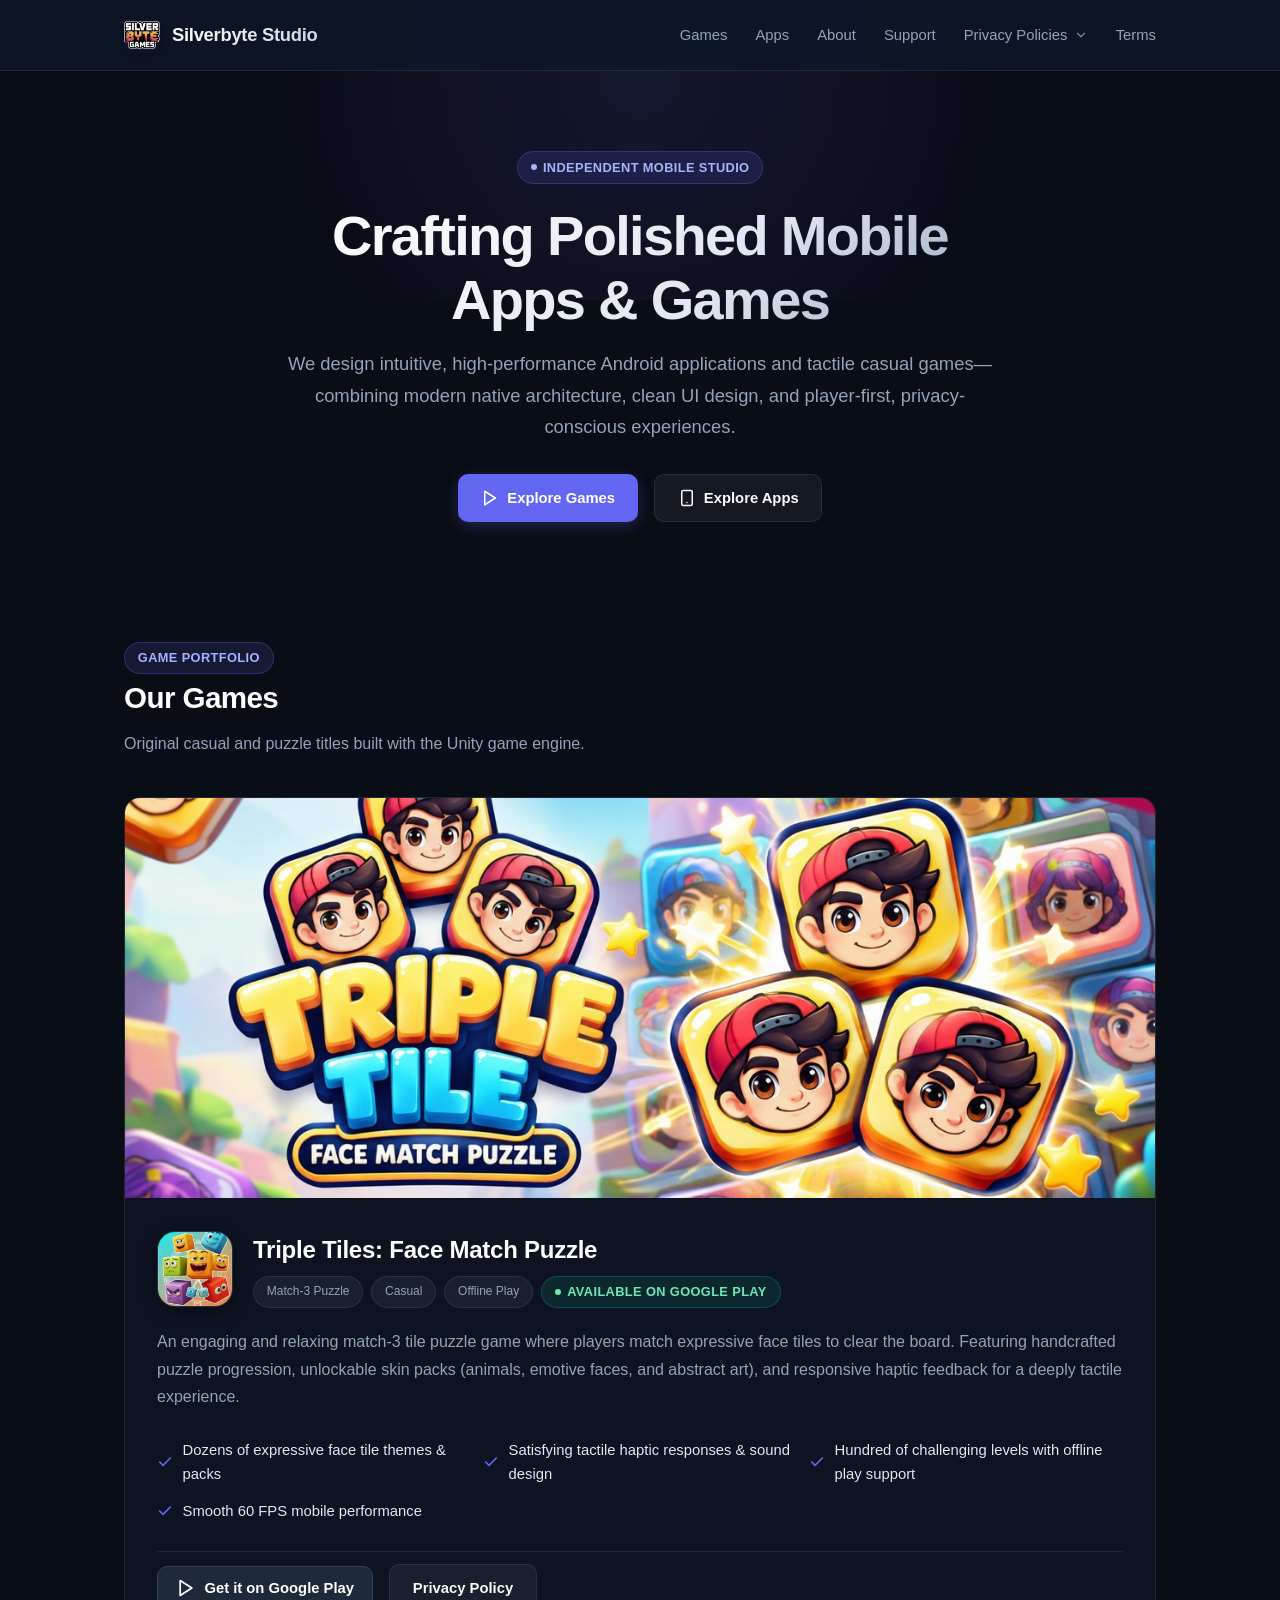
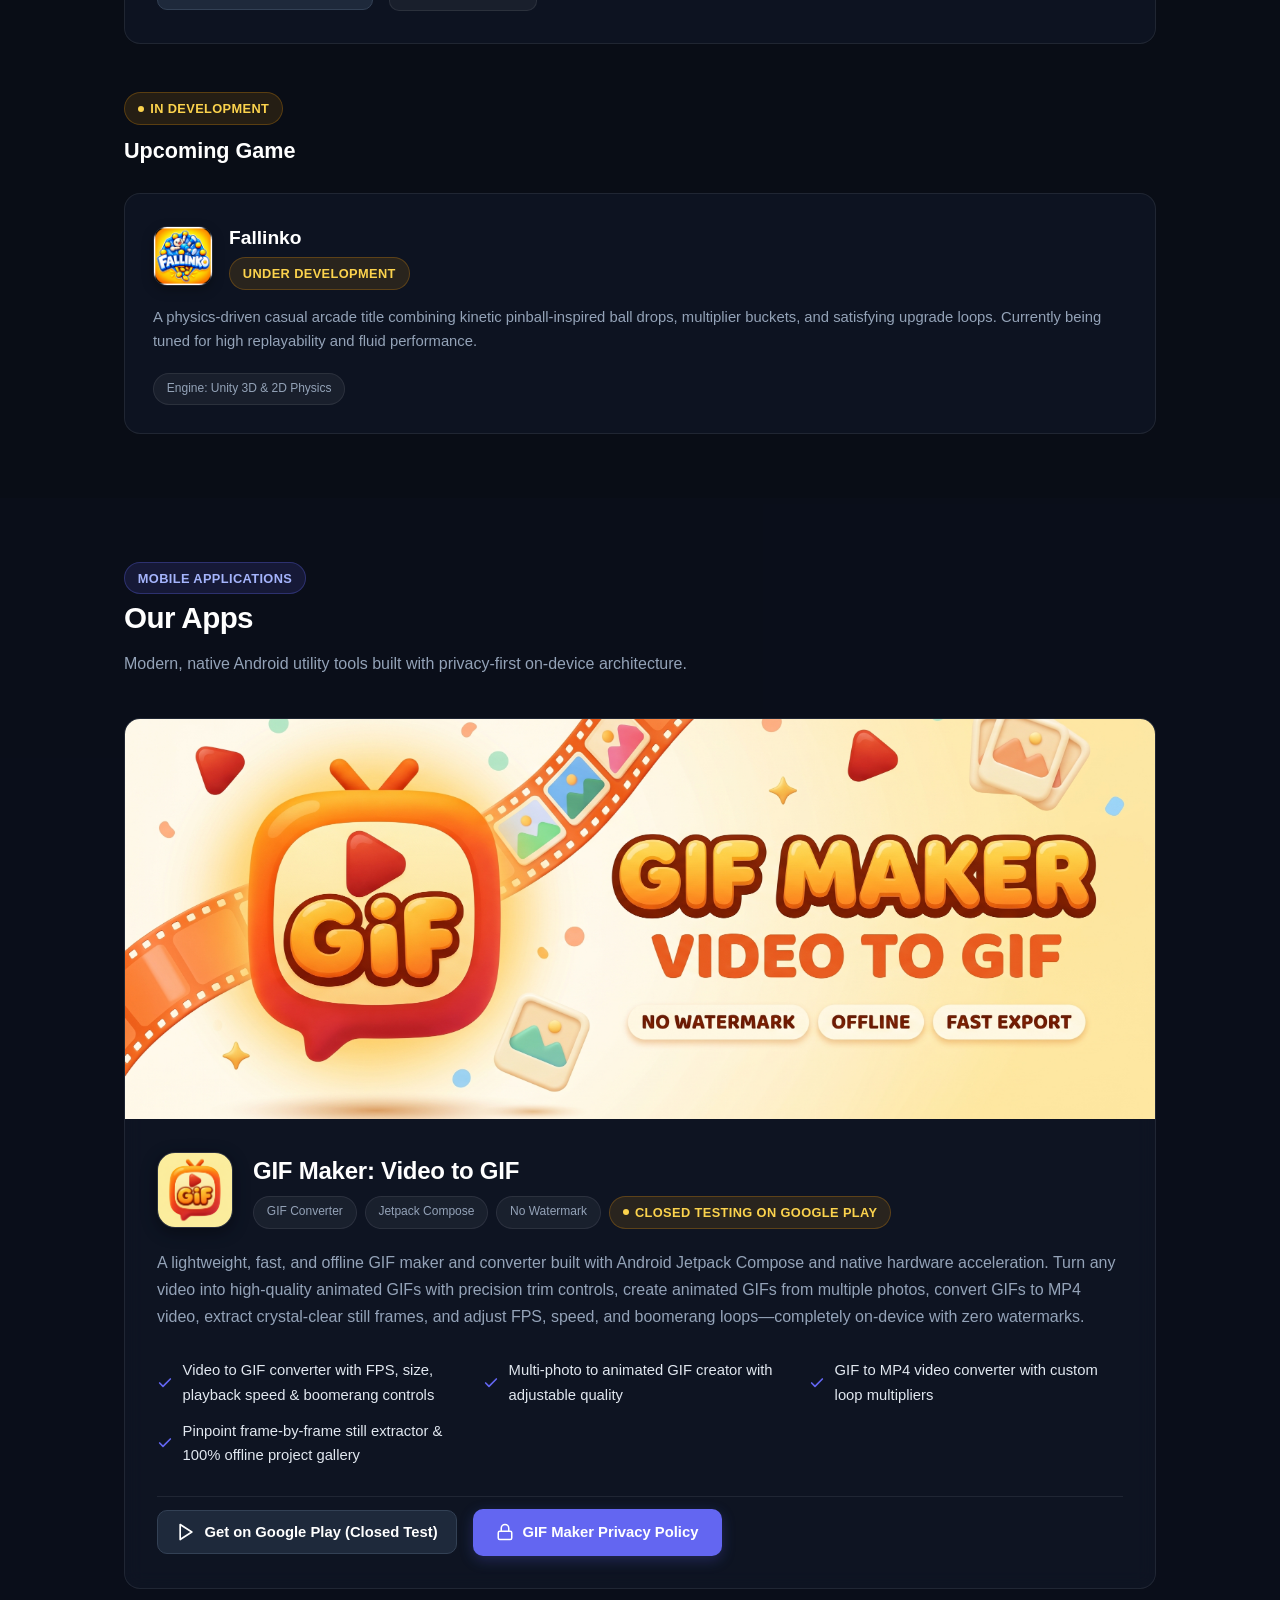
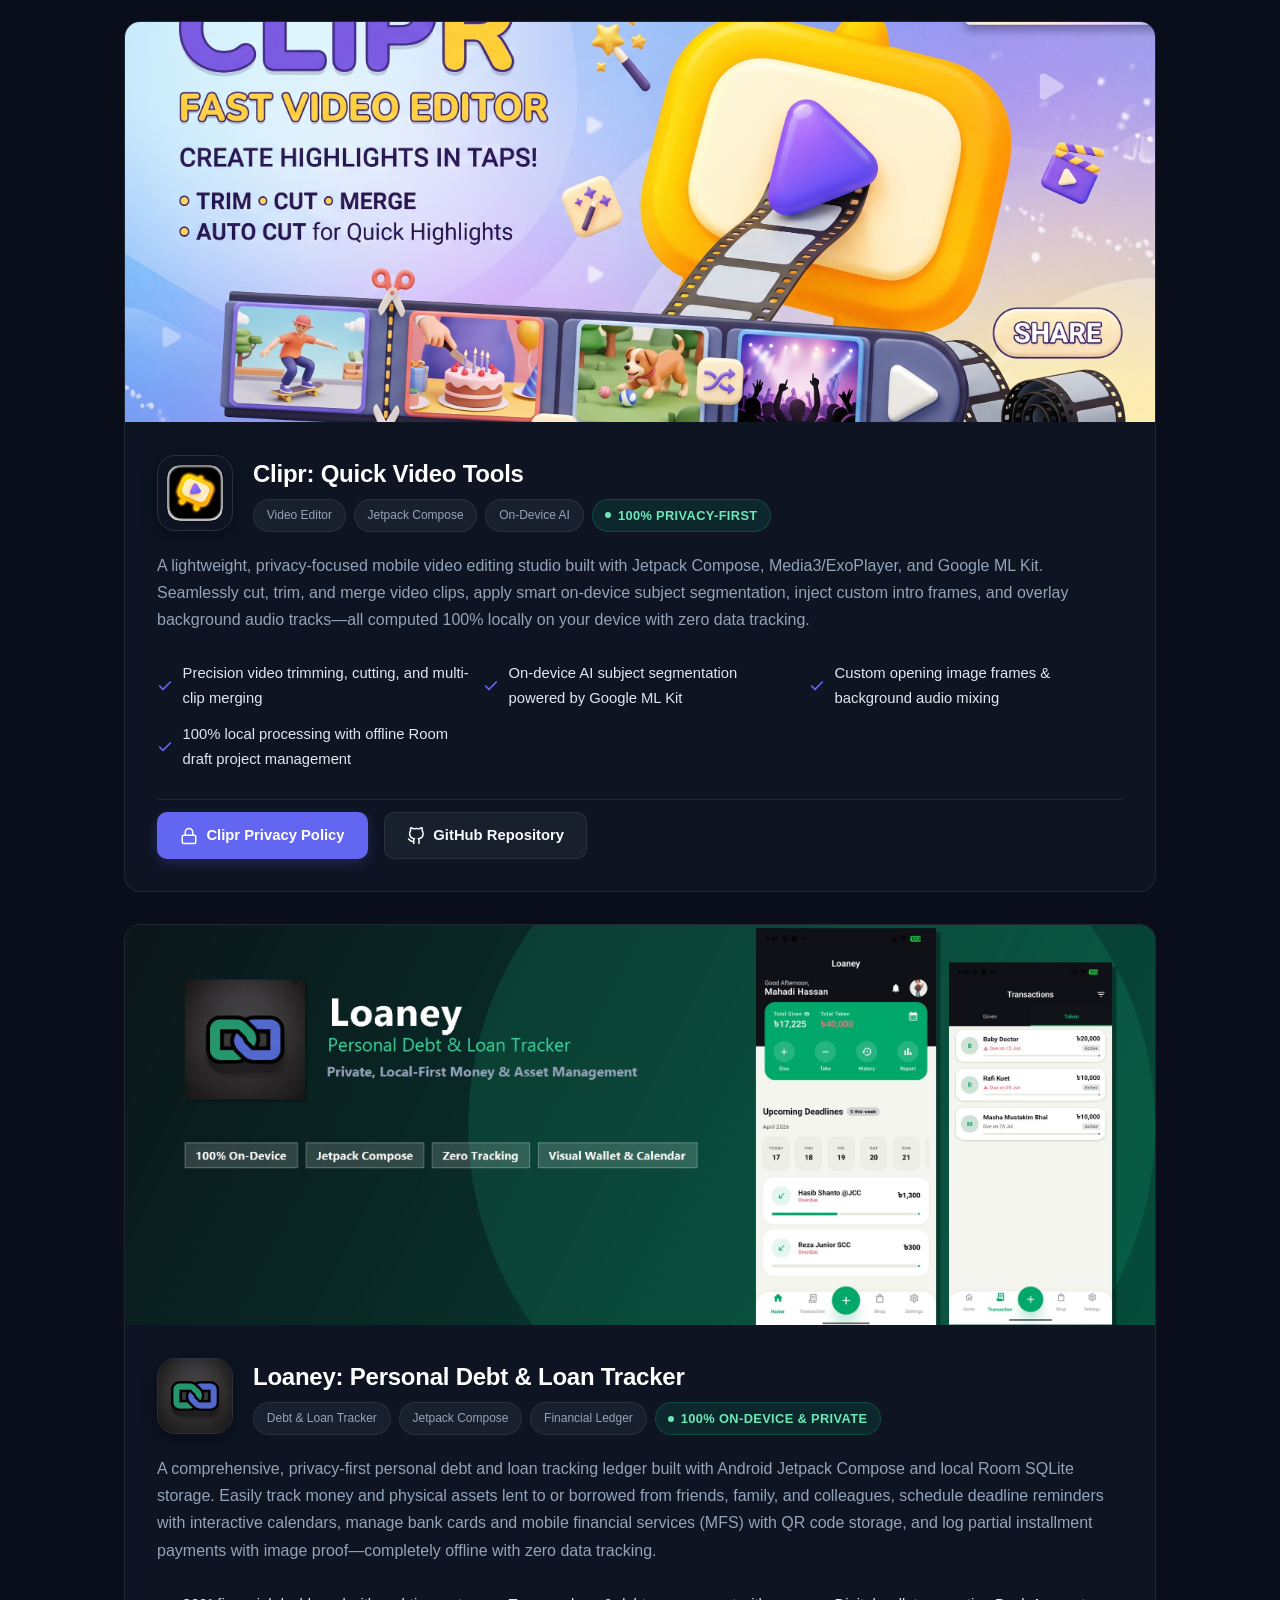
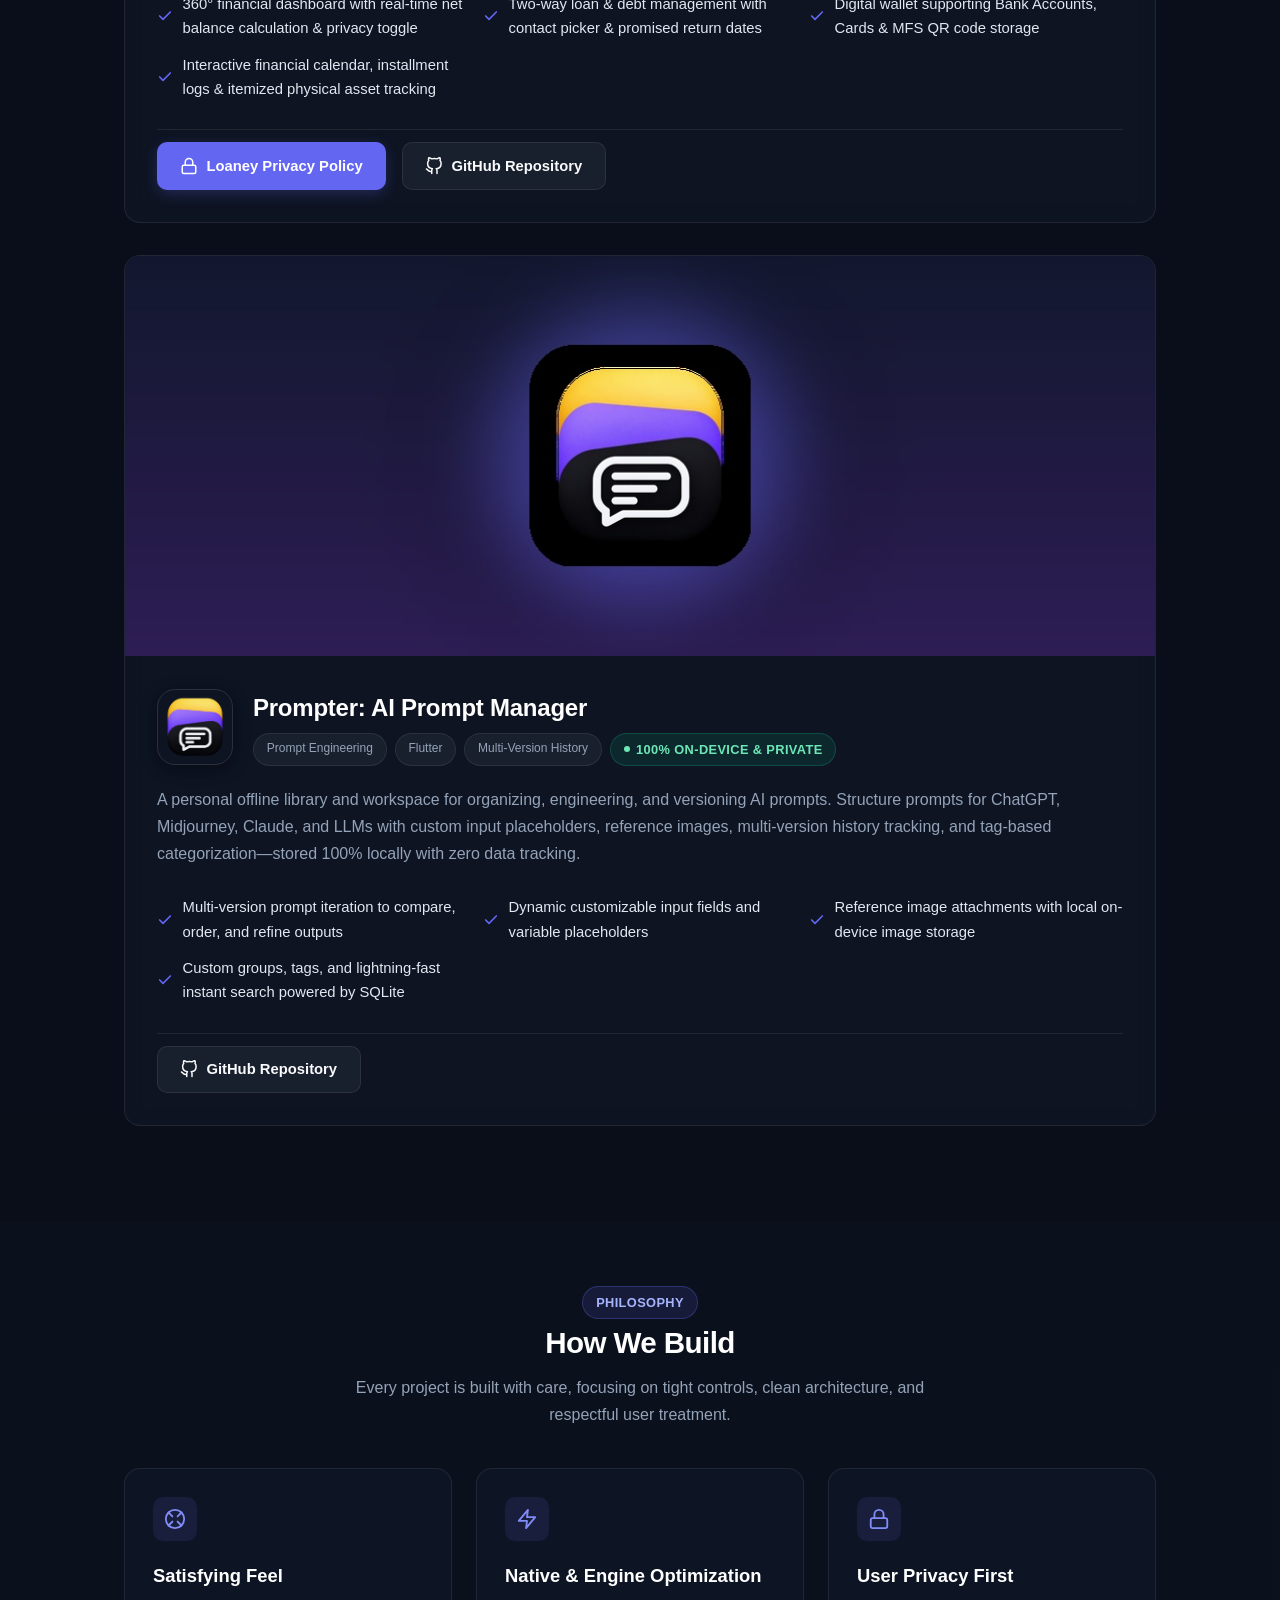
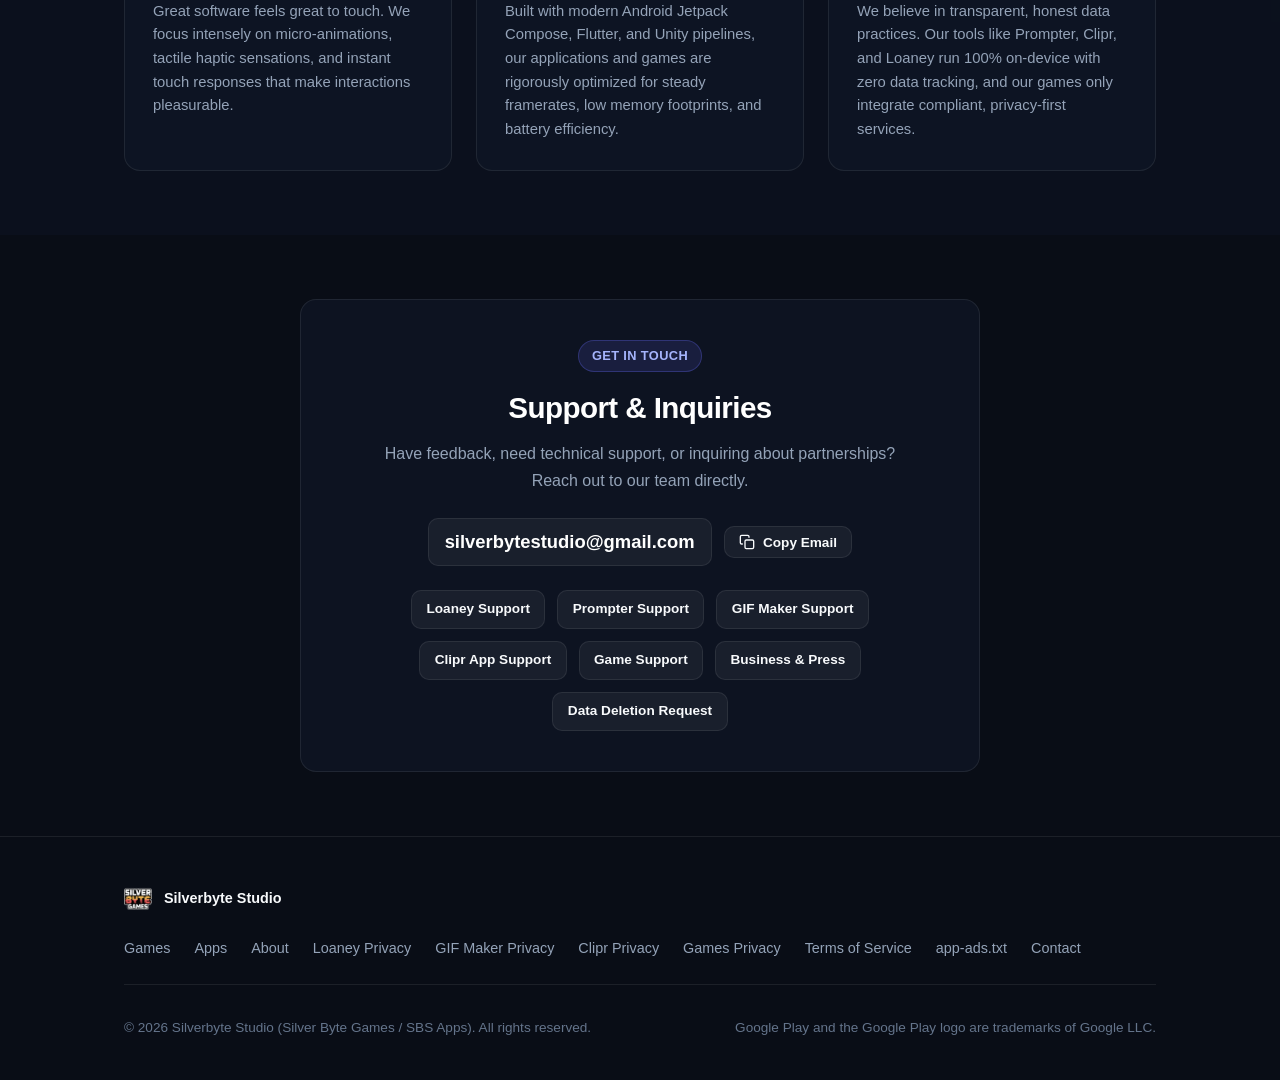
==== commit 64de8f25: "Update" ====
--- a/index.html
+++ b/index.html
@@ -4,7 +4,7 @@
     <meta charset="UTF-8">
     <meta name="viewport" content="width=device-width, initial-scale=1.0">
     <title>Silverbyte Studio - Official Mobile Apps & Games Developer Portal</title>
-    <meta name="description" content="Official developer portal for Silverbyte Studio (Silver Byte Games / SBS Apps). Crafting polished mobile applications and casual games including Loaney, Clipr Video Tools, GIF Maker, and Triple Tiles.">
+    <meta name="description" content="Official developer portal for Silverbyte Studio (Silver Byte Games / SBS Apps). Crafting polished mobile applications and casual games including Prompter, Loaney, Clipr Video Tools, GIF Maker, and Triple Tiles.">
     <meta name="author" content="Silverbyte Studio">
     <meta name="robots" content="index, follow">
 
@@ -18,13 +18,13 @@
     <meta property="og:type" content="website">
     <meta property="og:url" content="https://silverbytegames.github.io/">
     <meta property="og:title" content="Silverbyte Studio - Mobile Apps & Games Developer">
-    <meta property="og:description" content="Crafting polished mobile applications and casual games. Explore Loaney, GIF Maker, Clipr Quick Video Tools, and Triple Tiles.">
+    <meta property="og:description" content="Crafting polished mobile applications and casual games. Explore Prompter, Loaney, GIF Maker, Clipr Quick Video Tools, and Triple Tiles.">
     <meta property="og:image" content="https://silverbytegames.github.io/assets/images/triple-tiles-banner.jpg">
 
     <!-- Twitter Card -->
     <meta name="twitter:card" content="summary_large_image">
     <meta name="twitter:title" content="Silverbyte Studio - Mobile Apps & Games Developer">
-    <meta name="twitter:description" content="Official developer portal for Silverbyte Studio. Home of Loaney, GIF Maker, Clipr Video Tools, and Triple Tiles.">
+    <meta name="twitter:description" content="Official developer portal for Silverbyte Studio. Home of Prompter, Loaney, GIF Maker, Clipr Video Tools, and Triple Tiles.">
     <meta name="twitter:image" content="https://silverbytegames.github.io/assets/images/triple-tiles-banner.jpg">
 
     <!-- Stylesheets -->
@@ -466,6 +466,67 @@
                     </div>
                 </div>
             </article>
+
+            <!-- Featured App: Prompter -->
+            <article class="game-featured-card">
+                <div class="game-banner-wrap">
+                    <img src="assets/images/prompter-banner.jpg" alt="Prompter AI Prompt Manager and Library Feature Graphic" class="game-banner" loading="lazy">
+                </div>
+                <div class="game-featured-content">
+                    <div class="game-header-row">
+                        <img src="assets/images/prompter-icon.png" alt="Prompter App Icon" class="game-icon-large" width="76" height="76">
+                        <div class="game-title-group">
+                            <h3>Prompter: AI Prompt Manager</h3>
+                            <div class="tag-list">
+                                <span class="badge badge-subtle">Prompt Engineering</span>
+                                <span class="badge badge-subtle">Flutter</span>
+                                <span class="badge badge-subtle">Multi-Version History</span>
+                                <span class="badge badge-success"><span class="dot"></span> 100% On-Device &amp; Private</span>
+                            </div>
+                        </div>
+                    </div>
+
+                    <p class="game-description">
+                        A personal offline library and workspace for organizing, engineering, and versioning AI prompts. Structure prompts for ChatGPT, Midjourney, Claude, and LLMs with custom input placeholders, reference images, multi-version history tracking, and tag-based categorization—stored 100% locally with zero data tracking.
+                    </p>
+
+                    <ul class="game-features-list">
+                        <li class="game-feature-item">
+                            <svg width="16" height="16" viewBox="0 0 24 24" fill="none" stroke="currentColor" stroke-width="2.5" stroke-linecap="round" stroke-linejoin="round">
+                                <polyline points="20 6 9 17 4 12"></polyline>
+                            </svg>
+                            Multi-version prompt iteration to compare, order, and refine outputs
+                        </li>
+                        <li class="game-feature-item">
+                            <svg width="16" height="16" viewBox="0 0 24 24" fill="none" stroke="currentColor" stroke-width="2.5" stroke-linecap="round" stroke-linejoin="round">
+                                <polyline points="20 6 9 17 4 12"></polyline>
+                            </svg>
+                            Dynamic customizable input fields and variable placeholders
+                        </li>
+                        <li class="game-feature-item">
+                            <svg width="16" height="16" viewBox="0 0 24 24" fill="none" stroke="currentColor" stroke-width="2.5" stroke-linecap="round" stroke-linejoin="round">
+                                <polyline points="20 6 9 17 4 12"></polyline>
+                            </svg>
+                            Reference image attachments with local on-device image storage
+                        </li>
+                        <li class="game-feature-item">
+                            <svg width="16" height="16" viewBox="0 0 24 24" fill="none" stroke="currentColor" stroke-width="2.5" stroke-linecap="round" stroke-linejoin="round">
+                                <polyline points="20 6 9 17 4 12"></polyline>
+                            </svg>
+                            Custom groups, tags, and lightning-fast instant search powered by SQLite
+                        </li>
+                    </ul>
+
+                    <div class="game-card-actions">
+                        <a href="https://github.com/hrud09/Prompter" target="_blank" rel="noopener noreferrer" class="btn btn-secondary">
+                            <svg width="18" height="18" viewBox="0 0 24 24" fill="none" stroke="currentColor" stroke-width="2" stroke-linecap="round" stroke-linejoin="round">
+                                <path d="M9 19c-5 1.5-5-2.5-7-3m14 6v-3.87a3.37 3.37 0 0 0-.94-2.61c3.14-.35 6.44-1.54 6.44-7A5.44 5.44 0 0 0 20 4.77 5.07 5.07 0 0 0 19.91 1S18.73.65 16 2.48a13.38 13.38 0 0 0-7 0C6.27.65 5.09 1 5.09 1A5.07 5.07 0 0 0 5 4.77a5.44 5.44 0 0 0-1.5 3.78c0 5.42 3.3 6.61 6.44 7A3.37 3.37 0 0 0 9 18.13V22"></path>
+                            </svg>
+                            GitHub Repository
+                        </a>
+                    </div>
+                </div>
+            </article>
         </div>
     </section>
 
@@ -500,7 +561,7 @@
                         </svg>
                     </div>
                     <h3>Native &amp; Engine Optimization</h3>
-                    <p>Built with modern Android Jetpack Compose and Unity pipelines, our applications and games are rigorously optimized for steady framerates, low memory footprints, and battery efficiency.</p>
+                    <p>Built with modern Android Jetpack Compose, Flutter, and Unity pipelines, our applications and games are rigorously optimized for steady framerates, low memory footprints, and battery efficiency.</p>
                 </div>
 
                 <div class="feature-box">
@@ -511,7 +572,7 @@
                         </svg>
                     </div>
                     <h3>User Privacy First</h3>
-                    <p>We believe in transparent, honest data practices. Our tools like Clipr and Loaney run 100% on-device with zero data tracking, and our games only integrate compliant, privacy-first services.</p>
+                    <p>We believe in transparent, honest data practices. Our tools like Prompter, Clipr, and Loaney run 100% on-device with zero data tracking, and our games only integrate compliant, privacy-first services.</p>
                 </div>
             </div>
         </div>
@@ -541,6 +602,9 @@
                 <div class="contact-channels">
                     <a href="mailto:silverbytestudio@gmail.com?subject=[App%20Support]%20Loaney" class="btn btn-secondary btn-sm">
                         Loaney Support
+                    </a>
+                    <a href="mailto:silverbytestudio@gmail.com?subject=[App%20Support]%20Prompter" class="btn btn-secondary btn-sm">
+                        Prompter Support
                     </a>
                     <a href="mailto:silverbytestudio@gmail.com?subject=[App%20Support]%20GIF%20Maker" class="btn btn-secondary btn-sm">
                         GIF Maker Support
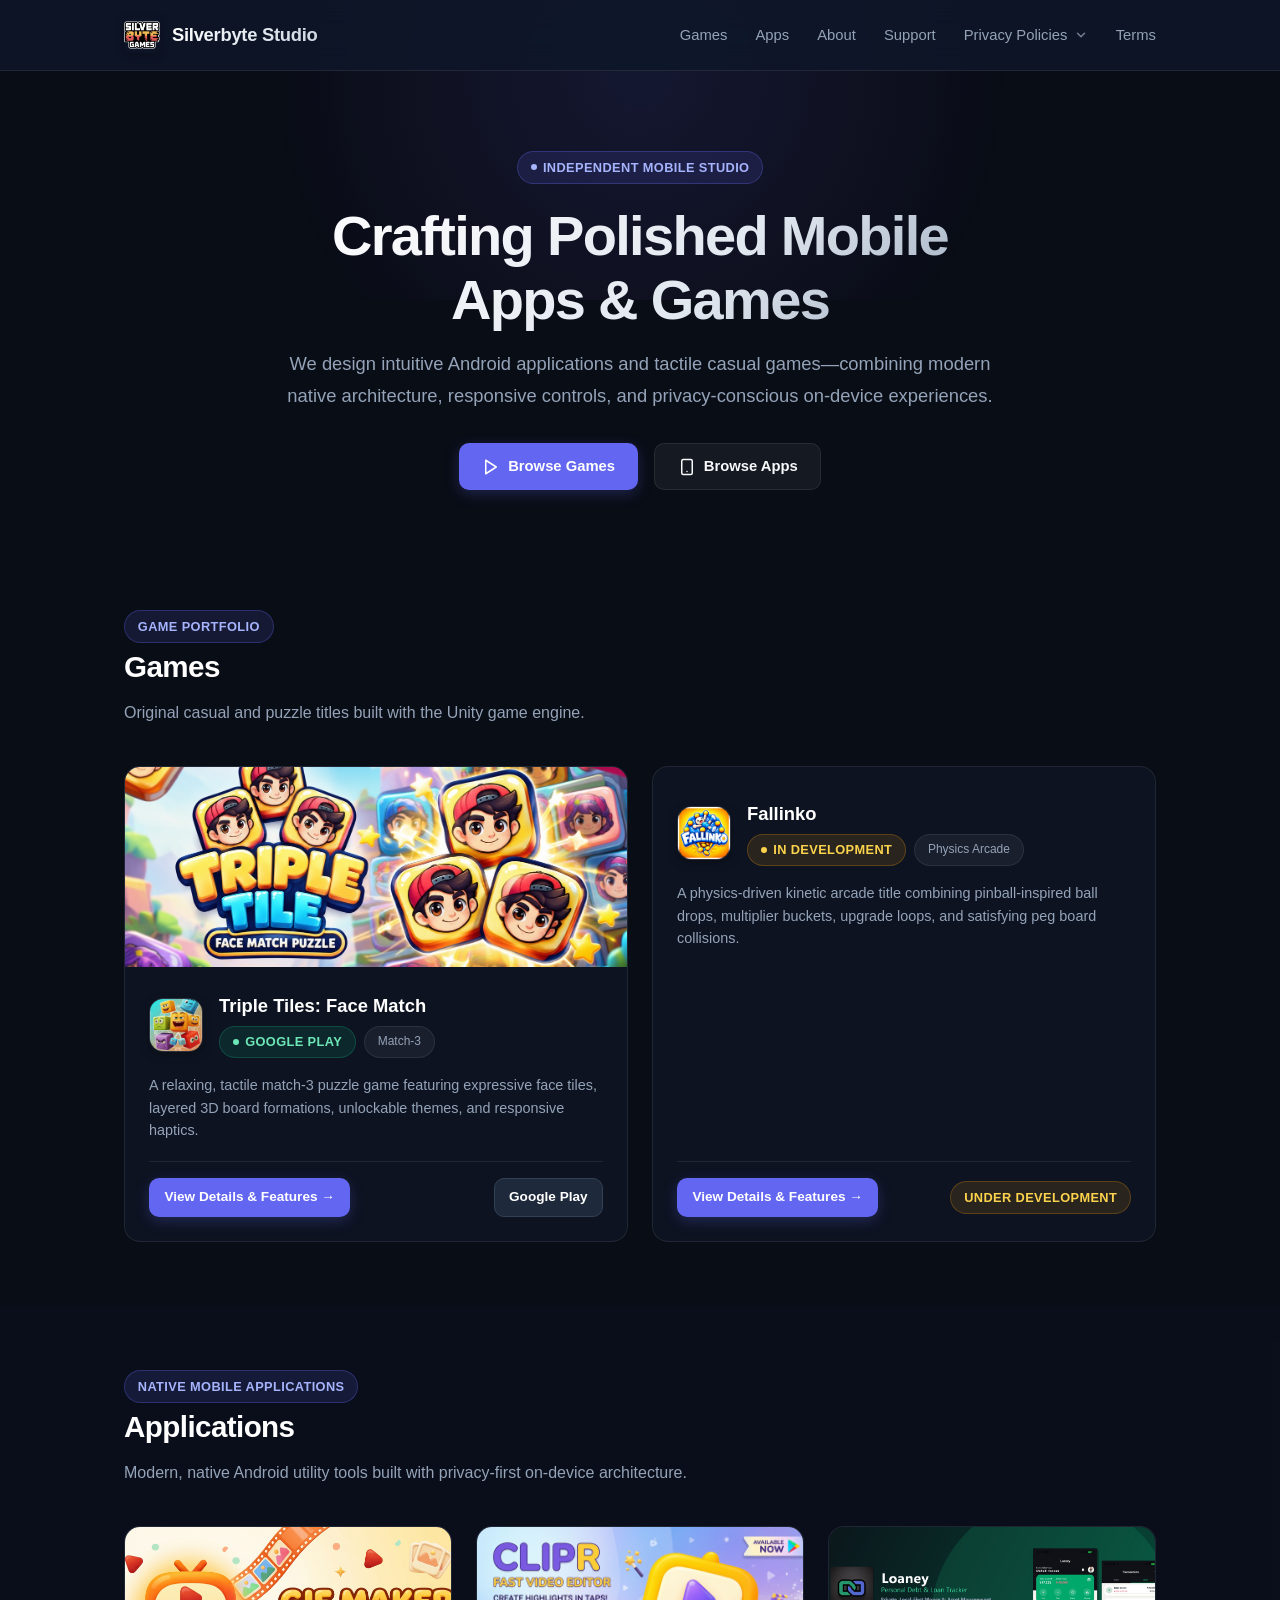
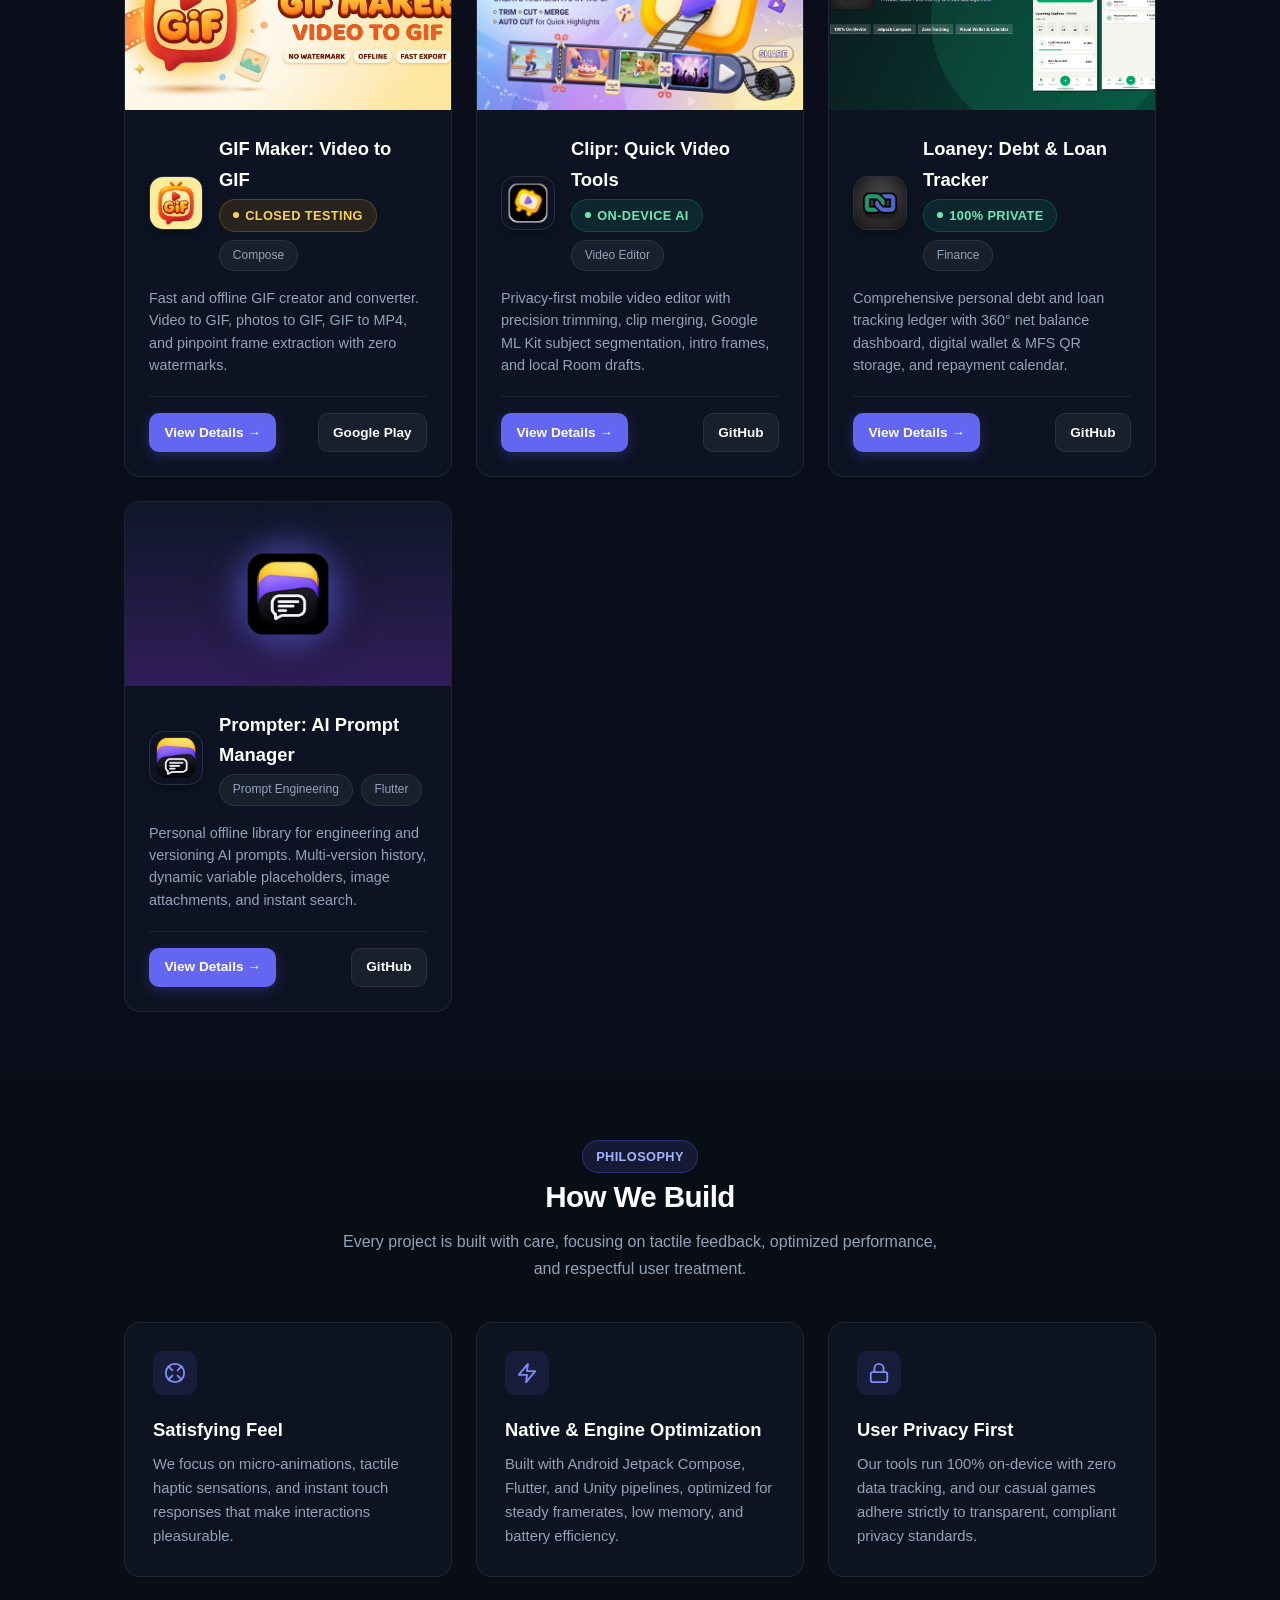
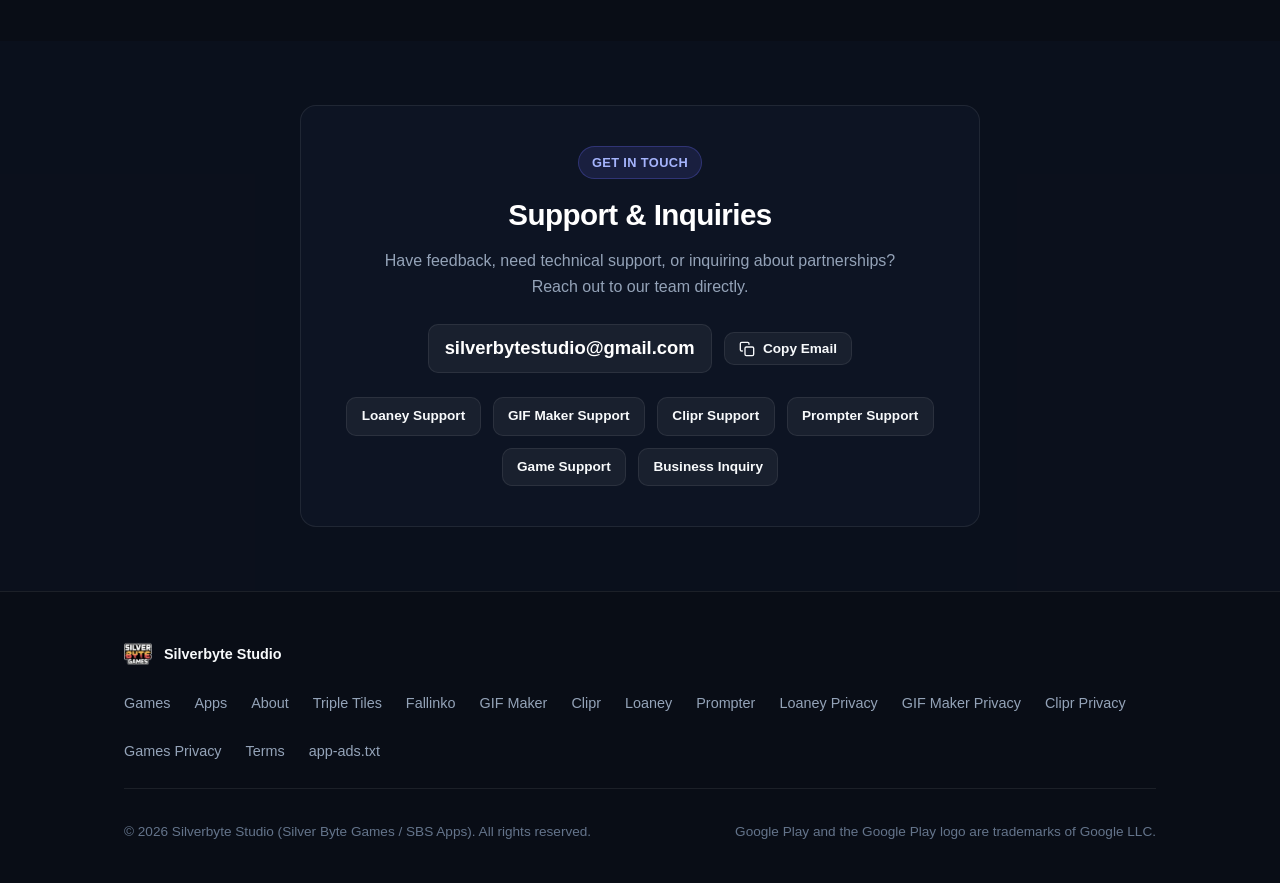
==== commit c4fe15cc: "Update" ====
--- a/index.html
+++ b/index.html
@@ -3,8 +3,8 @@
 <head>
     <meta charset="UTF-8">
     <meta name="viewport" content="width=device-width, initial-scale=1.0">
-    <title>Silverbyte Studio - Official Mobile Apps & Games Developer Portal</title>
-    <meta name="description" content="Official developer portal for Silverbyte Studio (Silver Byte Games / SBS Apps). Crafting polished mobile applications and casual games including Prompter, Loaney, Clipr Video Tools, GIF Maker, and Triple Tiles.">
+    <title>Silverbyte Studio - Official Mobile Apps &amp; Games Developer Portal</title>
+    <meta name="description" content="Official developer portal for Silverbyte Studio (Silver Byte Games / SBS Apps). Discover our mobile applications and casual games including Triple Tiles, Fallinko, GIF Maker, Clipr, Loaney, and Prompter.">
     <meta name="author" content="Silverbyte Studio">
     <meta name="robots" content="index, follow">
 
@@ -17,18 +17,18 @@
     <!-- Open Graph / Facebook / WhatsApp -->
     <meta property="og:type" content="website">
     <meta property="og:url" content="https://silverbytegames.github.io/">
-    <meta property="og:title" content="Silverbyte Studio - Mobile Apps & Games Developer">
-    <meta property="og:description" content="Crafting polished mobile applications and casual games. Explore Prompter, Loaney, GIF Maker, Clipr Quick Video Tools, and Triple Tiles.">
+    <meta property="og:title" content="Silverbyte Studio - Mobile Apps &amp; Games Developer">
+    <meta property="og:description" content="Crafting polished mobile applications and casual games. Explore Triple Tiles, Fallinko, GIF Maker, Clipr, Loaney, and Prompter.">
     <meta property="og:image" content="https://silverbytegames.github.io/assets/images/triple-tiles-banner.jpg">
 
     <!-- Twitter Card -->
     <meta name="twitter:card" content="summary_large_image">
-    <meta name="twitter:title" content="Silverbyte Studio - Mobile Apps & Games Developer">
-    <meta name="twitter:description" content="Official developer portal for Silverbyte Studio. Home of Prompter, Loaney, GIF Maker, Clipr Video Tools, and Triple Tiles.">
+    <meta name="twitter:title" content="Silverbyte Studio - Mobile Apps &amp; Games Developer">
+    <meta name="twitter:description" content="Official developer portal for Silverbyte Studio. Discover our games and native mobile tools.">
     <meta name="twitter:image" content="https://silverbytegames.github.io/assets/images/triple-tiles-banner.jpg">
 
     <!-- Stylesheets -->
-    <link rel="stylesheet" href="assets/css/style.css?v=1.1">
+    <link rel="stylesheet" href="assets/css/style.css?v=1.2">
 
     <!-- Schema.org JSON-LD -->
     <script type="application/ld+json">
@@ -132,411 +132,235 @@
                 </span>
                 <h1>Crafting Polished Mobile Apps &amp; Games</h1>
                 <p class="lead">
-                    We design intuitive, high-performance Android applications and tactile casual games—combining modern native architecture, clean UI design, and player-first, privacy-conscious experiences.
+                    We design intuitive Android applications and tactile casual games—combining modern native architecture, responsive controls, and privacy-conscious on-device experiences.
                 </p>
                 <div class="hero-actions">
                     <a href="#games" class="btn btn-primary">
                         <svg width="18" height="18" viewBox="0 0 24 24" fill="none" stroke="currentColor" stroke-width="2" stroke-linecap="round" stroke-linejoin="round">
                             <polygon points="5 3 19 12 5 21 5 3"></polygon>
                         </svg>
-                        Explore Games
+                        Browse Games
                     </a>
                     <a href="#apps" class="btn btn-secondary">
                         <svg width="18" height="18" viewBox="0 0 24 24" fill="none" stroke="currentColor" stroke-width="2" stroke-linecap="round" stroke-linejoin="round">
                             <rect x="5" y="2" width="14" height="20" rx="2" ry="2"></rect>
                             <line x1="12" y1="18" x2="12.01" y2="18"></line>
                         </svg>
-                        Explore Apps
+                        Browse Apps
                     </a>
                 </div>
             </div>
         </div>
     </section>
 
-    <!-- Games Showcase Section -->
+    <!-- Games Section -->
     <section id="games" class="section">
         <div class="container">
             <div class="section-header">
                 <span class="badge badge-primary">Game Portfolio</span>
-                <h2 class="section-title">Our Games</h2>
+                <h2 class="section-title">Games</h2>
                 <p class="section-subtitle">Original casual and puzzle titles built with the Unity game engine.</p>
             </div>
 
-            <!-- Featured Game: Triple Tiles -->
-            <article class="game-featured-card">
-                <div class="game-banner-wrap">
-                    <img src="assets/images/triple-tiles-banner.jpg" alt="Triple Tiles: Face Match Puzzle Feature Graphic" class="game-banner" loading="lazy">
-                </div>
-                <div class="game-featured-content">
-                    <div class="game-header-row">
-                        <img src="assets/images/triple-tiles-icon.png" alt="Triple Tiles Game Icon" class="game-icon-large" width="76" height="76">
-                        <div class="game-title-group">
-                            <h3>Triple Tiles: Face Match Puzzle</h3>
-                            <div class="tag-list">
-                                <span class="badge badge-subtle">Match-3 Puzzle</span>
-                                <span class="badge badge-subtle">Casual</span>
-                                <span class="badge badge-subtle">Offline Play</span>
-                                <span class="badge badge-success"><span class="dot"></span> Available on Google Play</span>
-                            </div>
-                        </div>
-                    </div>
-
-                    <p class="game-description">
-                        An engaging and relaxing match-3 tile puzzle game where players match expressive face tiles to clear the board. Featuring handcrafted puzzle progression, unlockable skin packs (animals, emotive faces, and abstract art), and responsive haptic feedback for a deeply tactile experience.
-                    </p>
-
-                    <ul class="game-features-list">
-                        <li class="game-feature-item">
-                            <svg width="16" height="16" viewBox="0 0 24 24" fill="none" stroke="currentColor" stroke-width="2.5" stroke-linecap="round" stroke-linejoin="round">
-                                <polyline points="20 6 9 17 4 12"></polyline>
-                            </svg>
-                            Dozens of expressive face tile themes &amp; packs
-                        </li>
-                        <li class="game-feature-item">
-                            <svg width="16" height="16" viewBox="0 0 24 24" fill="none" stroke="currentColor" stroke-width="2.5" stroke-linecap="round" stroke-linejoin="round">
-                                <polyline points="20 6 9 17 4 12"></polyline>
-                            </svg>
-                            Satisfying tactile haptic responses &amp; sound design
-                        </li>
-                        <li class="game-feature-item">
-                            <svg width="16" height="16" viewBox="0 0 24 24" fill="none" stroke="currentColor" stroke-width="2.5" stroke-linecap="round" stroke-linejoin="round">
-                                <polyline points="20 6 9 17 4 12"></polyline>
-                            </svg>
-                            Hundred of challenging levels with offline play support
-                        </li>
-                        <li class="game-feature-item">
-                            <svg width="16" height="16" viewBox="0 0 24 24" fill="none" stroke="currentColor" stroke-width="2.5" stroke-linecap="round" stroke-linejoin="round">
-                                <polyline points="20 6 9 17 4 12"></polyline>
-                            </svg>
-                            Smooth 60 FPS mobile performance
-                        </li>
-                    </ul>
-
-                    <div class="game-card-actions">
-                        <a href="https://play.google.com/store/apps/details?id=com.SilverByteGames.FaceTilesMatch" target="_blank" rel="noopener noreferrer" class="btn btn-googleplay">
-                            <svg width="20" height="20" viewBox="0 0 24 24" fill="none" stroke="currentColor" stroke-width="2" stroke-linecap="round" stroke-linejoin="round">
-                                <polygon points="5 3 19 12 5 21 5 3"></polygon>
-                            </svg>
-                            Get it on Google Play
-                        </a>
-                        <a href="privacy-policy.html" class="btn btn-secondary">
-                            Privacy Policy
-                        </a>
-                    </div>
-                </div>
-            </article>
-
-            <!-- Upcoming Game: Fallinko -->
-            <div class="section-header" style="margin-top: 3rem; margin-bottom: 1.5rem;">
-                <span class="badge badge-amber"><span class="dot"></span> In Development</span>
-                <h3 style="font-size: 1.35rem; color: #ffffff; margin-top: 0.5rem;">Upcoming Game</h3>
-            </div>
-
-            <div class="games-grid">
-                <article class="game-mini-card">
-                    <div>
-                        <div class="game-mini-top">
-                            <img src="assets/images/fallinko-icon.png" alt="Fallinko Logo" class="game-icon-mini" width="60" height="60">
-                            <div>
-                                <h4>Fallinko</h4>
-                                <span class="badge badge-amber">Under Development</span>
-                            </div>
-                        </div>
-                        <p>
-                            A physics-driven casual arcade title combining kinetic pinball-inspired ball drops, multiplier buckets, and satisfying upgrade loops. Currently being tuned for high replayability and fluid performance.
-                        </p>
-                    </div>
-                    <div>
-                        <span class="badge badge-subtle">Engine: Unity 3D &amp; 2D Physics</span>
+            <div class="portal-showcase-grid">
+                <!-- Game 1: Triple Tiles -->
+                <article class="portal-card">
+                    <div class="portal-card-banner">
+                        <img src="assets/images/triple-tiles-banner.jpg" alt="Triple Tiles: Face Match Puzzle" loading="lazy">
+                    </div>
+                    <div class="portal-card-body">
+                        <div class="portal-card-header">
+                            <img src="assets/images/triple-tiles-icon.png" alt="Triple Tiles Icon" class="portal-card-icon" width="54" height="54">
+                            <div>
+                                <h3 class="portal-card-title">Triple Tiles: Face Match</h3>
+                                <div class="tag-list">
+                                    <span class="badge badge-success"><span class="dot"></span> Google Play</span>
+                                    <span class="badge badge-subtle">Match-3</span>
+                                </div>
+                            </div>
+                        </div>
+                        <p class="portal-card-desc">
+                            A relaxing, tactile match-3 puzzle game featuring expressive face tiles, layered 3D board formations, unlockable themes, and responsive haptics.
+                        </p>
+                        <div class="portal-card-footer">
+                            <a href="triple-tiles.html" class="btn btn-primary btn-sm">
+                                View Details &amp; Features &rarr;
+                            </a>
+                            <a href="https://play.google.com/store/apps/details?id=com.SilverByteGames.FaceTilesMatch" target="_blank" rel="noopener noreferrer" class="btn btn-googleplay btn-sm">
+                                Google Play
+                            </a>
+                        </div>
+                    </div>
+                </article>
+
+                <!-- Game 2: Fallinko -->
+                <article class="portal-card">
+                    <div class="portal-card-body" style="padding-top: 2rem;">
+                        <div class="portal-card-header">
+                            <img src="assets/images/fallinko-icon.png" alt="Fallinko Icon" class="portal-card-icon" width="54" height="54">
+                            <div>
+                                <h3 class="portal-card-title">Fallinko</h3>
+                                <div class="tag-list">
+                                    <span class="badge badge-amber"><span class="dot"></span> In Development</span>
+                                    <span class="badge badge-subtle">Physics Arcade</span>
+                                </div>
+                            </div>
+                        </div>
+                        <p class="portal-card-desc">
+                            A physics-driven kinetic arcade title combining pinball-inspired ball drops, multiplier buckets, upgrade loops, and satisfying peg board collisions.
+                        </p>
+                        <div class="portal-card-footer">
+                            <a href="fallinko.html" class="btn btn-primary btn-sm">
+                                View Details &amp; Features &rarr;
+                            </a>
+                            <span class="badge badge-amber">Under Development</span>
+                        </div>
                     </div>
                 </article>
             </div>
         </div>
     </section>
 
-    <!-- Mobile Apps Showcase Section -->
-    <section id="apps" class="section" style="background: rgba(15, 23, 42, 0.2);">
+    <!-- Apps Section -->
+    <section id="apps" class="section" style="background: rgba(15, 23, 42, 0.25);">
         <div class="container">
             <div class="section-header">
-                <span class="badge badge-primary">Mobile Applications</span>
-                <h2 class="section-title">Our Apps</h2>
+                <span class="badge badge-primary">Native Mobile Applications</span>
+                <h2 class="section-title">Applications</h2>
                 <p class="section-subtitle">Modern, native Android utility tools built with privacy-first on-device architecture.</p>
             </div>
 
-            <!-- Featured App: GIF Maker -->
-            <article class="game-featured-card">
-                <div class="game-banner-wrap">
-                    <img src="assets/images/gif-maker-banner.jpg" alt="GIF Maker - Video to GIF Feature Graphic" class="game-banner" loading="lazy">
-                </div>
-                <div class="game-featured-content">
-                    <div class="game-header-row">
-                        <img src="assets/images/gif-maker-icon.png" alt="GIF Maker App Icon" class="game-icon-large" width="76" height="76">
-                        <div class="game-title-group">
-                            <h3>GIF Maker: Video to GIF</h3>
-                            <div class="tag-list">
-                                <span class="badge badge-subtle">GIF Converter</span>
-                                <span class="badge badge-subtle">Jetpack Compose</span>
-                                <span class="badge badge-subtle">No Watermark</span>
-                                <span class="badge badge-amber"><span class="dot"></span> Closed Testing on Google Play</span>
-                            </div>
-                        </div>
-                    </div>
-
-                    <p class="game-description">
-                        A lightweight, fast, and offline GIF maker and converter built with Android Jetpack Compose and native hardware acceleration. Turn any video into high-quality animated GIFs with precision trim controls, create animated GIFs from multiple photos, convert GIFs to MP4 video, extract crystal-clear still frames, and adjust FPS, speed, and boomerang loops—completely on-device with zero watermarks.
-                    </p>
-
-                    <ul class="game-features-list">
-                        <li class="game-feature-item">
-                            <svg width="16" height="16" viewBox="0 0 24 24" fill="none" stroke="currentColor" stroke-width="2.5" stroke-linecap="round" stroke-linejoin="round">
-                                <polyline points="20 6 9 17 4 12"></polyline>
-                            </svg>
-                            Video to GIF converter with FPS, size, playback speed &amp; boomerang controls
-                        </li>
-                        <li class="game-feature-item">
-                            <svg width="16" height="16" viewBox="0 0 24 24" fill="none" stroke="currentColor" stroke-width="2.5" stroke-linecap="round" stroke-linejoin="round">
-                                <polyline points="20 6 9 17 4 12"></polyline>
-                            </svg>
-                            Multi-photo to animated GIF creator with adjustable quality
-                        </li>
-                        <li class="game-feature-item">
-                            <svg width="16" height="16" viewBox="0 0 24 24" fill="none" stroke="currentColor" stroke-width="2.5" stroke-linecap="round" stroke-linejoin="round">
-                                <polyline points="20 6 9 17 4 12"></polyline>
-                            </svg>
-                            GIF to MP4 video converter with custom loop multipliers
-                        </li>
-                        <li class="game-feature-item">
-                            <svg width="16" height="16" viewBox="0 0 24 24" fill="none" stroke="currentColor" stroke-width="2.5" stroke-linecap="round" stroke-linejoin="round">
-                                <polyline points="20 6 9 17 4 12"></polyline>
-                            </svg>
-                            Pinpoint frame-by-frame still extractor &amp; 100% offline project gallery
-                        </li>
-                    </ul>
-
-                    <div class="game-card-actions">
-                        <a href="https://play.google.com/store/apps/details?id=com.sbs.gifmaker" target="_blank" rel="noopener noreferrer" class="btn btn-googleplay">
-                            <svg width="20" height="20" viewBox="0 0 24 24" fill="none" stroke="currentColor" stroke-width="2" stroke-linecap="round" stroke-linejoin="round">
-                                <polygon points="5 3 19 12 5 21 5 3"></polygon>
-                            </svg>
-                            Get on Google Play (Closed Test)
-                        </a>
-                        <a href="gif-maker-privacy-policy.html" class="btn btn-primary">
-                            <svg width="18" height="18" viewBox="0 0 24 24" fill="none" stroke="currentColor" stroke-width="2" stroke-linecap="round" stroke-linejoin="round">
-                                <rect x="3" y="11" width="18" height="11" rx="2" ry="2"></rect>
-                                <path d="M7 11V7a5 5 0 0 1 10 0v4"></path>
-                            </svg>
-                            GIF Maker Privacy Policy
-                        </a>
-                    </div>
-                </div>
-            </article>
-
-            <!-- Featured App: Clipr -->
-            <article class="game-featured-card">
-                <div class="game-banner-wrap">
-                    <img src="assets/images/clipr-banner.jpg" alt="Clipr Video Tools Feature Graphic" class="game-banner" loading="lazy">
-                </div>
-                <div class="game-featured-content">
-                    <div class="game-header-row">
-                        <img src="assets/images/clipr-icon.png" alt="Clipr App Icon" class="game-icon-large" width="76" height="76">
-                        <div class="game-title-group">
-                            <h3>Clipr: Quick Video Tools</h3>
-                            <div class="tag-list">
-                                <span class="badge badge-subtle">Video Editor</span>
-                                <span class="badge badge-subtle">Jetpack Compose</span>
-                                <span class="badge badge-subtle">On-Device AI</span>
-                                <span class="badge badge-success"><span class="dot"></span> 100% Privacy-First</span>
-                            </div>
-                        </div>
-                    </div>
-
-                    <p class="game-description">
-                        A lightweight, privacy-focused mobile video editing studio built with Jetpack Compose, Media3/ExoPlayer, and Google ML Kit. Seamlessly cut, trim, and merge video clips, apply smart on-device subject segmentation, inject custom intro frames, and overlay background audio tracks—all computed 100% locally on your device with zero data tracking.
-                    </p>
-
-                    <ul class="game-features-list">
-                        <li class="game-feature-item">
-                            <svg width="16" height="16" viewBox="0 0 24 24" fill="none" stroke="currentColor" stroke-width="2.5" stroke-linecap="round" stroke-linejoin="round">
-                                <polyline points="20 6 9 17 4 12"></polyline>
-                            </svg>
-                            Precision video trimming, cutting, and multi-clip merging
-                        </li>
-                        <li class="game-feature-item">
-                            <svg width="16" height="16" viewBox="0 0 24 24" fill="none" stroke="currentColor" stroke-width="2.5" stroke-linecap="round" stroke-linejoin="round">
-                                <polyline points="20 6 9 17 4 12"></polyline>
-                            </svg>
-                            On-device AI subject segmentation powered by Google ML Kit
-                        </li>
-                        <li class="game-feature-item">
-                            <svg width="16" height="16" viewBox="0 0 24 24" fill="none" stroke="currentColor" stroke-width="2.5" stroke-linecap="round" stroke-linejoin="round">
-                                <polyline points="20 6 9 17 4 12"></polyline>
-                            </svg>
-                            Custom opening image frames &amp; background audio mixing
-                        </li>
-                        <li class="game-feature-item">
-                            <svg width="16" height="16" viewBox="0 0 24 24" fill="none" stroke="currentColor" stroke-width="2.5" stroke-linecap="round" stroke-linejoin="round">
-                                <polyline points="20 6 9 17 4 12"></polyline>
-                            </svg>
-                            100% local processing with offline Room draft project management
-                        </li>
-                    </ul>
-
-                    <div class="game-card-actions">
-                        <a href="clipr-privacy-policy.html" class="btn btn-primary">
-                            <svg width="18" height="18" viewBox="0 0 24 24" fill="none" stroke="currentColor" stroke-width="2" stroke-linecap="round" stroke-linejoin="round">
-                                <rect x="3" y="11" width="18" height="11" rx="2" ry="2"></rect>
-                                <path d="M7 11V7a5 5 0 0 1 10 0v4"></path>
-                            </svg>
-                            Clipr Privacy Policy
-                        </a>
-                        <a href="https://github.com/hrud09/Clipr" target="_blank" rel="noopener noreferrer" class="btn btn-secondary">
-                            <svg width="18" height="18" viewBox="0 0 24 24" fill="none" stroke="currentColor" stroke-width="2" stroke-linecap="round" stroke-linejoin="round">
-                                <path d="M9 19c-5 1.5-5-2.5-7-3m14 6v-3.87a3.37 3.37 0 0 0-.94-2.61c3.14-.35 6.44-1.54 6.44-7A5.44 5.44 0 0 0 20 4.77 5.07 5.07 0 0 0 19.91 1S18.73.65 16 2.48a13.38 13.38 0 0 0-7 0C6.27.65 5.09 1 5.09 1A5.07 5.07 0 0 0 5 4.77a5.44 5.44 0 0 0-1.5 3.78c0 5.42 3.3 6.61 6.44 7A3.37 3.37 0 0 0 9 18.13V22"></path>
-                            </svg>
-                            GitHub Repository
-                        </a>
-                    </div>
-                </div>
-            </article>
-
-            <!-- Featured App: Loaney -->
-            <article class="game-featured-card">
-                <div class="game-banner-wrap">
-                    <img src="assets/images/loaney-banner.jpg" alt="Loaney Personal Debt and Loan Tracker Feature Graphic" class="game-banner" loading="lazy">
-                </div>
-                <div class="game-featured-content">
-                    <div class="game-header-row">
-                        <img src="assets/images/loaney-icon.png" alt="Loaney App Icon" class="game-icon-large" width="76" height="76">
-                        <div class="game-title-group">
-                            <h3>Loaney: Personal Debt &amp; Loan Tracker</h3>
-                            <div class="tag-list">
-                                <span class="badge badge-subtle">Debt &amp; Loan Tracker</span>
-                                <span class="badge badge-subtle">Jetpack Compose</span>
-                                <span class="badge badge-subtle">Financial Ledger</span>
-                                <span class="badge badge-success"><span class="dot"></span> 100% On-Device &amp; Private</span>
-                            </div>
-                        </div>
-                    </div>
-
-                    <p class="game-description">
-                        A comprehensive, privacy-first personal debt and loan tracking ledger built with Android Jetpack Compose and local Room SQLite storage. Easily track money and physical assets lent to or borrowed from friends, family, and colleagues, schedule deadline reminders with interactive calendars, manage bank cards and mobile financial services (MFS) with QR code storage, and log partial installment payments with image proof—completely offline with zero data tracking.
-                    </p>
-
-                    <ul class="game-features-list">
-                        <li class="game-feature-item">
-                            <svg width="16" height="16" viewBox="0 0 24 24" fill="none" stroke="currentColor" stroke-width="2.5" stroke-linecap="round" stroke-linejoin="round">
-                                <polyline points="20 6 9 17 4 12"></polyline>
-                            </svg>
-                            360° financial dashboard with real-time net balance calculation &amp; privacy toggle
-                        </li>
-                        <li class="game-feature-item">
-                            <svg width="16" height="16" viewBox="0 0 24 24" fill="none" stroke="currentColor" stroke-width="2.5" stroke-linecap="round" stroke-linejoin="round">
-                                <polyline points="20 6 9 17 4 12"></polyline>
-                            </svg>
-                            Two-way loan &amp; debt management with contact picker &amp; promised return dates
-                        </li>
-                        <li class="game-feature-item">
-                            <svg width="16" height="16" viewBox="0 0 24 24" fill="none" stroke="currentColor" stroke-width="2.5" stroke-linecap="round" stroke-linejoin="round">
-                                <polyline points="20 6 9 17 4 12"></polyline>
-                            </svg>
-                            Digital wallet supporting Bank Accounts, Cards &amp; MFS QR code storage
-                        </li>
-                        <li class="game-feature-item">
-                            <svg width="16" height="16" viewBox="0 0 24 24" fill="none" stroke="currentColor" stroke-width="2.5" stroke-linecap="round" stroke-linejoin="round">
-                                <polyline points="20 6 9 17 4 12"></polyline>
-                            </svg>
-                            Interactive financial calendar, installment logs &amp; itemized physical asset tracking
-                        </li>
-                    </ul>
-
-                    <div class="game-card-actions">
-                        <a href="loaney-privacy-policy.html" class="btn btn-primary">
-                            <svg width="18" height="18" viewBox="0 0 24 24" fill="none" stroke="currentColor" stroke-width="2" stroke-linecap="round" stroke-linejoin="round">
-                                <rect x="3" y="11" width="18" height="11" rx="2" ry="2"></rect>
-                                <path d="M7 11V7a5 5 0 0 1 10 0v4"></path>
-                            </svg>
-                            Loaney Privacy Policy
-                        </a>
-                        <a href="https://github.com/hrud09/Loaney" target="_blank" rel="noopener noreferrer" class="btn btn-secondary">
-                            <svg width="18" height="18" viewBox="0 0 24 24" fill="none" stroke="currentColor" stroke-width="2" stroke-linecap="round" stroke-linejoin="round">
-                                <path d="M9 19c-5 1.5-5-2.5-7-3m14 6v-3.87a3.37 3.37 0 0 0-.94-2.61c3.14-.35 6.44-1.54 6.44-7A5.44 5.44 0 0 0 20 4.77 5.07 5.07 0 0 0 19.91 1S18.73.65 16 2.48a13.38 13.38 0 0 0-7 0C6.27.65 5.09 1 5.09 1A5.07 5.07 0 0 0 5 4.77a5.44 5.44 0 0 0-1.5 3.78c0 5.42 3.3 6.61 6.44 7A3.37 3.37 0 0 0 9 18.13V22"></path>
-                            </svg>
-                            GitHub Repository
-                        </a>
-                    </div>
-                </div>
-            </article>
-
-            <!-- Featured App: Prompter -->
-            <article class="game-featured-card">
-                <div class="game-banner-wrap">
-                    <img src="assets/images/prompter-banner.jpg" alt="Prompter AI Prompt Manager and Library Feature Graphic" class="game-banner" loading="lazy">
-                </div>
-                <div class="game-featured-content">
-                    <div class="game-header-row">
-                        <img src="assets/images/prompter-icon.png" alt="Prompter App Icon" class="game-icon-large" width="76" height="76">
-                        <div class="game-title-group">
-                            <h3>Prompter: AI Prompt Manager</h3>
-                            <div class="tag-list">
-                                <span class="badge badge-subtle">Prompt Engineering</span>
-                                <span class="badge badge-subtle">Flutter</span>
-                                <span class="badge badge-subtle">Multi-Version History</span>
-                                <span class="badge badge-success"><span class="dot"></span> 100% On-Device &amp; Private</span>
-                            </div>
-                        </div>
-                    </div>
-
-                    <p class="game-description">
-                        A personal offline library and workspace for organizing, engineering, and versioning AI prompts. Structure prompts for ChatGPT, Midjourney, Claude, and LLMs with custom input placeholders, reference images, multi-version history tracking, and tag-based categorization—stored 100% locally with zero data tracking.
-                    </p>
-
-                    <ul class="game-features-list">
-                        <li class="game-feature-item">
-                            <svg width="16" height="16" viewBox="0 0 24 24" fill="none" stroke="currentColor" stroke-width="2.5" stroke-linecap="round" stroke-linejoin="round">
-                                <polyline points="20 6 9 17 4 12"></polyline>
-                            </svg>
-                            Multi-version prompt iteration to compare, order, and refine outputs
-                        </li>
-                        <li class="game-feature-item">
-                            <svg width="16" height="16" viewBox="0 0 24 24" fill="none" stroke="currentColor" stroke-width="2.5" stroke-linecap="round" stroke-linejoin="round">
-                                <polyline points="20 6 9 17 4 12"></polyline>
-                            </svg>
-                            Dynamic customizable input fields and variable placeholders
-                        </li>
-                        <li class="game-feature-item">
-                            <svg width="16" height="16" viewBox="0 0 24 24" fill="none" stroke="currentColor" stroke-width="2.5" stroke-linecap="round" stroke-linejoin="round">
-                                <polyline points="20 6 9 17 4 12"></polyline>
-                            </svg>
-                            Reference image attachments with local on-device image storage
-                        </li>
-                        <li class="game-feature-item">
-                            <svg width="16" height="16" viewBox="0 0 24 24" fill="none" stroke="currentColor" stroke-width="2.5" stroke-linecap="round" stroke-linejoin="round">
-                                <polyline points="20 6 9 17 4 12"></polyline>
-                            </svg>
-                            Custom groups, tags, and lightning-fast instant search powered by SQLite
-                        </li>
-                    </ul>
-
-                    <div class="game-card-actions">
-                        <a href="https://github.com/hrud09/Prompter" target="_blank" rel="noopener noreferrer" class="btn btn-secondary">
-                            <svg width="18" height="18" viewBox="0 0 24 24" fill="none" stroke="currentColor" stroke-width="2" stroke-linecap="round" stroke-linejoin="round">
-                                <path d="M9 19c-5 1.5-5-2.5-7-3m14 6v-3.87a3.37 3.37 0 0 0-.94-2.61c3.14-.35 6.44-1.54 6.44-7A5.44 5.44 0 0 0 20 4.77 5.07 5.07 0 0 0 19.91 1S18.73.65 16 2.48a13.38 13.38 0 0 0-7 0C6.27.65 5.09 1 5.09 1A5.07 5.07 0 0 0 5 4.77a5.44 5.44 0 0 0-1.5 3.78c0 5.42 3.3 6.61 6.44 7A3.37 3.37 0 0 0 9 18.13V22"></path>
-                            </svg>
-                            GitHub Repository
-                        </a>
-                    </div>
-                </div>
-            </article>
+            <div class="portal-showcase-grid">
+                <!-- App 1: GIF Maker -->
+                <article class="portal-card">
+                    <div class="portal-card-banner">
+                        <img src="assets/images/gif-maker-banner.jpg" alt="GIF Maker: Video to GIF" loading="lazy">
+                    </div>
+                    <div class="portal-card-body">
+                        <div class="portal-card-header">
+                            <img src="assets/images/gif-maker-icon.png" alt="GIF Maker Icon" class="portal-card-icon" width="54" height="54">
+                            <div>
+                                <h3 class="portal-card-title">GIF Maker: Video to GIF</h3>
+                                <div class="tag-list">
+                                    <span class="badge badge-amber"><span class="dot"></span> Closed Testing</span>
+                                    <span class="badge badge-subtle">Compose</span>
+                                </div>
+                            </div>
+                        </div>
+                        <p class="portal-card-desc">
+                            Fast and offline GIF creator and converter. Video to GIF, photos to GIF, GIF to MP4, and pinpoint frame extraction with zero watermarks.
+                        </p>
+                        <div class="portal-card-footer">
+                            <a href="gif-maker.html" class="btn btn-primary btn-sm">
+                                View Details &rarr;
+                            </a>
+                            <a href="https://play.google.com/store/apps/details?id=com.sbs.gifmaker" target="_blank" rel="noopener noreferrer" class="btn btn-secondary btn-sm">
+                                Google Play
+                            </a>
+                        </div>
+                    </div>
+                </article>
+
+                <!-- App 2: Clipr -->
+                <article class="portal-card">
+                    <div class="portal-card-banner">
+                        <img src="assets/images/clipr-banner.jpg" alt="Clipr: Quick Video Tools" loading="lazy">
+                    </div>
+                    <div class="portal-card-body">
+                        <div class="portal-card-header">
+                            <img src="assets/images/clipr-icon.png" alt="Clipr Icon" class="portal-card-icon" width="54" height="54">
+                            <div>
+                                <h3 class="portal-card-title">Clipr: Quick Video Tools</h3>
+                                <div class="tag-list">
+                                    <span class="badge badge-success"><span class="dot"></span> On-Device AI</span>
+                                    <span class="badge badge-subtle">Video Editor</span>
+                                </div>
+                            </div>
+                        </div>
+                        <p class="portal-card-desc">
+                            Privacy-first mobile video editor with precision trimming, clip merging, Google ML Kit subject segmentation, intro frames, and local Room drafts.
+                        </p>
+                        <div class="portal-card-footer">
+                            <a href="clipr.html" class="btn btn-primary btn-sm">
+                                View Details &rarr;
+                            </a>
+                            <a href="https://github.com/hrud09/Clipr" target="_blank" rel="noopener noreferrer" class="btn btn-secondary btn-sm">
+                                GitHub
+                            </a>
+                        </div>
+                    </div>
+                </article>
+
+                <!-- App 3: Loaney -->
+                <article class="portal-card">
+                    <div class="portal-card-banner">
+                        <img src="assets/images/loaney-banner.jpg" alt="Loaney: Debt & Loan Tracker" loading="lazy">
+                    </div>
+                    <div class="portal-card-body">
+                        <div class="portal-card-header">
+                            <img src="assets/images/loaney-icon.png" alt="Loaney Icon" class="portal-card-icon" width="54" height="54">
+                            <div>
+                                <h3 class="portal-card-title">Loaney: Debt &amp; Loan Tracker</h3>
+                                <div class="tag-list">
+                                    <span class="badge badge-success"><span class="dot"></span> 100% Private</span>
+                                    <span class="badge badge-subtle">Finance</span>
+                                </div>
+                            </div>
+                        </div>
+                        <p class="portal-card-desc">
+                            Comprehensive personal debt and loan tracking ledger with 360° net balance dashboard, digital wallet &amp; MFS QR storage, and repayment calendar.
+                        </p>
+                        <div class="portal-card-footer">
+                            <a href="loaney.html" class="btn btn-primary btn-sm">
+                                View Details &rarr;
+                            </a>
+                            <a href="https://github.com/hrud09/Loaney" target="_blank" rel="noopener noreferrer" class="btn btn-secondary btn-sm">
+                                GitHub
+                            </a>
+                        </div>
+                    </div>
+                </article>
+
+                <!-- App 4: Prompter -->
+                <article class="portal-card">
+                    <div class="portal-card-banner">
+                        <img src="assets/images/prompter-banner.jpg" alt="Prompter: AI Prompt Manager" loading="lazy">
+                    </div>
+                    <div class="portal-card-body">
+                        <div class="portal-card-header">
+                            <img src="assets/images/prompter-icon.png" alt="Prompter Icon" class="portal-card-icon" width="54" height="54">
+                            <div>
+                                <h3 class="portal-card-title">Prompter: AI Prompt Manager</h3>
+                                <div class="tag-list">
+                                    <span class="badge badge-subtle">Prompt Engineering</span>
+                                    <span class="badge badge-subtle">Flutter</span>
+                                </div>
+                            </div>
+                        </div>
+                        <p class="portal-card-desc">
+                            Personal offline library for engineering and versioning AI prompts. Multi-version history, dynamic variable placeholders, image attachments, and instant search.
+                        </p>
+                        <div class="portal-card-footer">
+                            <a href="prompter.html" class="btn btn-primary btn-sm">
+                                View Details &rarr;
+                            </a>
+                            <a href="https://github.com/hrud09/Prompter" target="_blank" rel="noopener noreferrer" class="btn btn-secondary btn-sm">
+                                GitHub
+                            </a>
+                        </div>
+                    </div>
+                </article>
+            </div>
         </div>
     </section>
 
-    <!-- About Section / Pillars -->
-    <section id="about" class="section" style="background: rgba(15, 23, 42, 0.4);">
+    <!-- About Section / Philosophy -->
+    <section id="about" class="section">
         <div class="container">
             <div class="section-header text-center">
                 <span class="badge badge-primary">Philosophy</span>
                 <h2 class="section-title">How We Build</h2>
-                <p class="section-subtitle">Every project is built with care, focusing on tight controls, clean architecture, and respectful user treatment.</p>
+                <p class="section-subtitle">Every project is built with care, focusing on tactile feedback, optimized performance, and respectful user treatment.</p>
             </div>
 
             <div class="features-grid">
@@ -551,7 +375,7 @@
                         </svg>
                     </div>
                     <h3>Satisfying Feel</h3>
-                    <p>Great software feels great to touch. We focus intensely on micro-animations, tactile haptic sensations, and instant touch responses that make interactions pleasurable.</p>
+                    <p>We focus on micro-animations, tactile haptic sensations, and instant touch responses that make interactions pleasurable.</p>
                 </div>
 
                 <div class="feature-box">
@@ -561,7 +385,7 @@
                         </svg>
                     </div>
                     <h3>Native &amp; Engine Optimization</h3>
-                    <p>Built with modern Android Jetpack Compose, Flutter, and Unity pipelines, our applications and games are rigorously optimized for steady framerates, low memory footprints, and battery efficiency.</p>
+                    <p>Built with Android Jetpack Compose, Flutter, and Unity pipelines, optimized for steady framerates, low memory, and battery efficiency.</p>
                 </div>
 
                 <div class="feature-box">
@@ -572,14 +396,14 @@
                         </svg>
                     </div>
                     <h3>User Privacy First</h3>
-                    <p>We believe in transparent, honest data practices. Our tools like Prompter, Clipr, and Loaney run 100% on-device with zero data tracking, and our games only integrate compliant, privacy-first services.</p>
+                    <p>Our tools run 100% on-device with zero data tracking, and our casual games adhere strictly to transparent, compliant privacy standards.</p>
                 </div>
             </div>
         </div>
     </section>
 
     <!-- Contact & Support Section -->
-    <section id="support" class="section">
+    <section id="support" class="section" style="background: rgba(15, 23, 42, 0.35);">
         <div class="container">
             <div class="contact-card">
                 <span class="badge badge-primary">Get In Touch</span>
@@ -603,23 +427,20 @@
                     <a href="mailto:silverbytestudio@gmail.com?subject=[App%20Support]%20Loaney" class="btn btn-secondary btn-sm">
                         Loaney Support
                     </a>
+                    <a href="mailto:silverbytestudio@gmail.com?subject=[App%20Support]%20GIF%20Maker" class="btn btn-secondary btn-sm">
+                        GIF Maker Support
+                    </a>
+                    <a href="mailto:silverbytestudio@gmail.com?subject=[App%20Support]%20Clipr" class="btn btn-secondary btn-sm">
+                        Clipr Support
+                    </a>
                     <a href="mailto:silverbytestudio@gmail.com?subject=[App%20Support]%20Prompter" class="btn btn-secondary btn-sm">
                         Prompter Support
                     </a>
-                    <a href="mailto:silverbytestudio@gmail.com?subject=[App%20Support]%20GIF%20Maker" class="btn btn-secondary btn-sm">
-                        GIF Maker Support
-                    </a>
-                    <a href="mailto:silverbytestudio@gmail.com?subject=[App%20Support]%20Clipr" class="btn btn-secondary btn-sm">
-                        Clipr App Support
-                    </a>
                     <a href="mailto:silverbytestudio@gmail.com?subject=[Player%20Support]%20Triple%20Tiles" class="btn btn-secondary btn-sm">
                         Game Support
                     </a>
                     <a href="mailto:silverbytestudio@gmail.com?subject=[Business%20Inquiry]%20Silverbyte%20Studio" class="btn btn-secondary btn-sm">
-                        Business &amp; Press
-                    </a>
-                    <a href="mailto:silverbytestudio@gmail.com?subject=[Data%20Deletion%20Request]%20Silverbyte" class="btn btn-secondary btn-sm">
-                        Data Deletion Request
+                        Business Inquiry
                     </a>
                 </div>
             </div>
@@ -638,13 +459,18 @@
                     <li><a href="#games">Games</a></li>
                     <li><a href="#apps">Apps</a></li>
                     <li><a href="#about">About</a></li>
+                    <li><a href="triple-tiles.html">Triple Tiles</a></li>
+                    <li><a href="fallinko.html">Fallinko</a></li>
+                    <li><a href="gif-maker.html">GIF Maker</a></li>
+                    <li><a href="clipr.html">Clipr</a></li>
+                    <li><a href="loaney.html">Loaney</a></li>
+                    <li><a href="prompter.html">Prompter</a></li>
                     <li><a href="loaney-privacy-policy.html">Loaney Privacy</a></li>
                     <li><a href="gif-maker-privacy-policy.html">GIF Maker Privacy</a></li>
                     <li><a href="clipr-privacy-policy.html">Clipr Privacy</a></li>
                     <li><a href="privacy-policy.html">Games Privacy</a></li>
-                    <li><a href="terms.html">Terms of Service</a></li>
+                    <li><a href="terms.html">Terms</a></li>
                     <li><a href="app-ads.txt" target="_blank">app-ads.txt</a></li>
-                    <li><a href="mailto:silverbytestudio@gmail.com">Contact</a></li>
                 </ul>
             </div>
             <div class="footer-bottom">
--- a/assets/css/style.css
+++ b/assets/css/style.css
@@ -1056,3 +1056,322 @@
         align-items: flex-start;
     }
 }
+
+/* ==========================================================================
+   Product Detail & Showcase Extensions
+   ========================================================================== */
+
+/* Breadcrumb Navigation */
+.breadcrumb-nav {
+    padding: 1.25rem 0 0.5rem;
+}
+
+.breadcrumb-list {
+    display: flex;
+    align-items: center;
+    gap: 0.5rem;
+    list-style: none;
+    font-size: 0.85rem;
+    color: var(--text-muted);
+    flex-wrap: wrap;
+}
+
+.breadcrumb-item a {
+    color: var(--text-muted);
+    transition: var(--transition);
+}
+
+.breadcrumb-item a:hover {
+    color: var(--primary);
+}
+
+.breadcrumb-separator {
+    color: var(--text-subtle);
+    font-size: 0.75rem;
+}
+
+.breadcrumb-item.current {
+    color: #e2e8f0;
+    font-weight: 500;
+}
+
+/* Product Detail Container */
+.product-page-container {
+    max-width: 960px;
+    margin: 0 auto;
+    padding: 1.5rem 1.5rem 5rem;
+}
+
+.product-hero {
+    background: var(--bg-surface-card);
+    border: 1px solid var(--border-subtle);
+    border-radius: var(--radius-lg);
+    overflow: hidden;
+    backdrop-filter: blur(12px);
+    -webkit-backdrop-filter: blur(12px);
+    margin-bottom: 2.5rem;
+}
+
+.product-hero-banner {
+    width: 100%;
+    aspect-ratio: 16 / 8;
+    max-height: 420px;
+    background-color: #0b0f19;
+    position: relative;
+    overflow: hidden;
+}
+
+.product-hero-banner img {
+    width: 100%;
+    height: 100%;
+    object-fit: cover;
+}
+
+.product-hero-body {
+    padding: 2.25rem;
+}
+
+.product-header-main {
+    display: flex;
+    align-items: center;
+    gap: 1.5rem;
+    margin-bottom: 1.5rem;
+}
+
+.product-icon-large {
+    width: 84px;
+    height: 84px;
+    border-radius: 20px;
+    border: 1px solid rgba(255, 255, 255, 0.14);
+    box-shadow: 0 6px 20px rgba(0, 0, 0, 0.45);
+    flex-shrink: 0;
+}
+
+.product-title-group h1 {
+    font-size: clamp(1.6rem, 3.5vw, 2.25rem);
+    font-weight: 800;
+    color: #ffffff;
+    letter-spacing: -0.02em;
+    line-height: 1.2;
+    margin-bottom: 0.5rem;
+}
+
+.product-tagline {
+    font-size: 1.05rem;
+    color: #cbd5e1;
+    line-height: 1.6;
+    margin-bottom: 1.5rem;
+}
+
+.product-actions-bar {
+    display: flex;
+    gap: 0.85rem;
+    flex-wrap: wrap;
+    align-items: center;
+    padding-top: 1.25rem;
+    border-top: 1px solid var(--border-subtle);
+}
+
+/* Feature Grid on Product Pages */
+.product-section {
+    margin-bottom: 3rem;
+}
+
+.product-section-title {
+    font-size: 1.4rem;
+    font-weight: 700;
+    color: #ffffff;
+    margin-bottom: 1.25rem;
+    letter-spacing: -0.01em;
+    display: flex;
+    align-items: center;
+    gap: 0.65rem;
+}
+
+.product-features-grid {
+    display: grid;
+    grid-template-columns: repeat(auto-fit, minmax(280px, 1fr));
+    gap: 1.25rem;
+}
+
+.product-feature-card {
+    background: var(--bg-surface-card);
+    border: 1px solid var(--border-subtle);
+    border-radius: var(--radius-md);
+    padding: 1.5rem;
+    transition: var(--transition);
+}
+
+.product-feature-card:hover {
+    border-color: var(--border-hover);
+    transform: translateY(-2px);
+}
+
+.product-feature-icon {
+    width: 40px;
+    height: 40px;
+    border-radius: var(--radius-sm);
+    background: rgba(99, 102, 241, 0.12);
+    color: #818cf8;
+    display: flex;
+    align-items: center;
+    justify-content: center;
+    margin-bottom: 1rem;
+}
+
+.product-feature-card h3 {
+    font-size: 1.05rem;
+    font-weight: 600;
+    color: #ffffff;
+    margin-bottom: 0.4rem;
+}
+
+.product-feature-card p {
+    color: var(--text-muted);
+    font-size: 0.9rem;
+    line-height: 1.6;
+}
+
+/* Technical Specification Table / Card */
+.specs-card {
+    background: var(--bg-surface-card);
+    border: 1px solid var(--border-subtle);
+    border-radius: var(--radius-md);
+    overflow: hidden;
+}
+
+.specs-row {
+    display: flex;
+    padding: 0.9rem 1.25rem;
+    border-bottom: 1px solid var(--border-subtle);
+    font-size: 0.9rem;
+    align-items: center;
+}
+
+.specs-row:last-child {
+    border-bottom: none;
+}
+
+.specs-row:nth-child(even) {
+    background: rgba(255, 255, 255, 0.015);
+}
+
+.specs-label {
+    width: 35%;
+    font-weight: 600;
+    color: var(--text-muted);
+}
+
+.specs-value {
+    width: 65%;
+    color: #e2e8f0;
+}
+
+/* Streamlined Compact Cards for Home Page */
+.portal-showcase-grid {
+    display: grid;
+    grid-template-columns: repeat(auto-fit, minmax(320px, 1fr));
+    gap: 1.5rem;
+}
+
+.portal-card {
+    background: var(--bg-surface-card);
+    border: 1px solid var(--border-subtle);
+    border-radius: var(--radius-lg);
+    overflow: hidden;
+    display: flex;
+    flex-direction: column;
+    justify-content: space-between;
+    transition: var(--transition);
+}
+
+.portal-card:hover {
+    border-color: var(--border-hover);
+    transform: translateY(-3px);
+    box-shadow: 0 10px 30px rgba(0, 0, 0, 0.35);
+}
+
+.portal-card-banner {
+    width: 100%;
+    aspect-ratio: 16 / 9;
+    max-height: 200px;
+    background: #0b0f19;
+    overflow: hidden;
+}
+
+.portal-card-banner img {
+    width: 100%;
+    height: 100%;
+    object-fit: cover;
+    transition: transform 0.4s ease;
+}
+
+.portal-card:hover .portal-card-banner img {
+    transform: scale(1.03);
+}
+
+.portal-card-body {
+    padding: 1.5rem;
+    flex: 1;
+    display: flex;
+    flex-direction: column;
+}
+
+.portal-card-header {
+    display: flex;
+    align-items: center;
+    gap: 1rem;
+    margin-bottom: 1rem;
+}
+
+.portal-card-icon {
+    width: 54px;
+    height: 54px;
+    border-radius: 14px;
+    border: 1px solid rgba(255, 255, 255, 0.12);
+    box-shadow: 0 3px 10px rgba(0, 0, 0, 0.3);
+    flex-shrink: 0;
+}
+
+.portal-card-title {
+    font-size: 1.15rem;
+    font-weight: 700;
+    color: #ffffff;
+    margin-bottom: 0.25rem;
+}
+
+.portal-card-desc {
+    color: var(--text-muted);
+    font-size: 0.9rem;
+    line-height: 1.55;
+    margin-bottom: 1.25rem;
+    flex: 1;
+}
+
+.portal-card-footer {
+    display: flex;
+    align-items: center;
+    justify-content: space-between;
+    padding-top: 1rem;
+    border-top: 1px solid var(--border-subtle);
+    gap: 0.75rem;
+    flex-wrap: wrap;
+}
+
+@media (max-width: 640px) {
+    .product-header-main {
+        flex-direction: column;
+        align-items: flex-start;
+    }
+
+    .specs-row {
+        flex-direction: column;
+        align-items: flex-start;
+        gap: 0.25rem;
+    }
+
+    .specs-label, .specs-value {
+        width: 100%;
+    }
+}
+
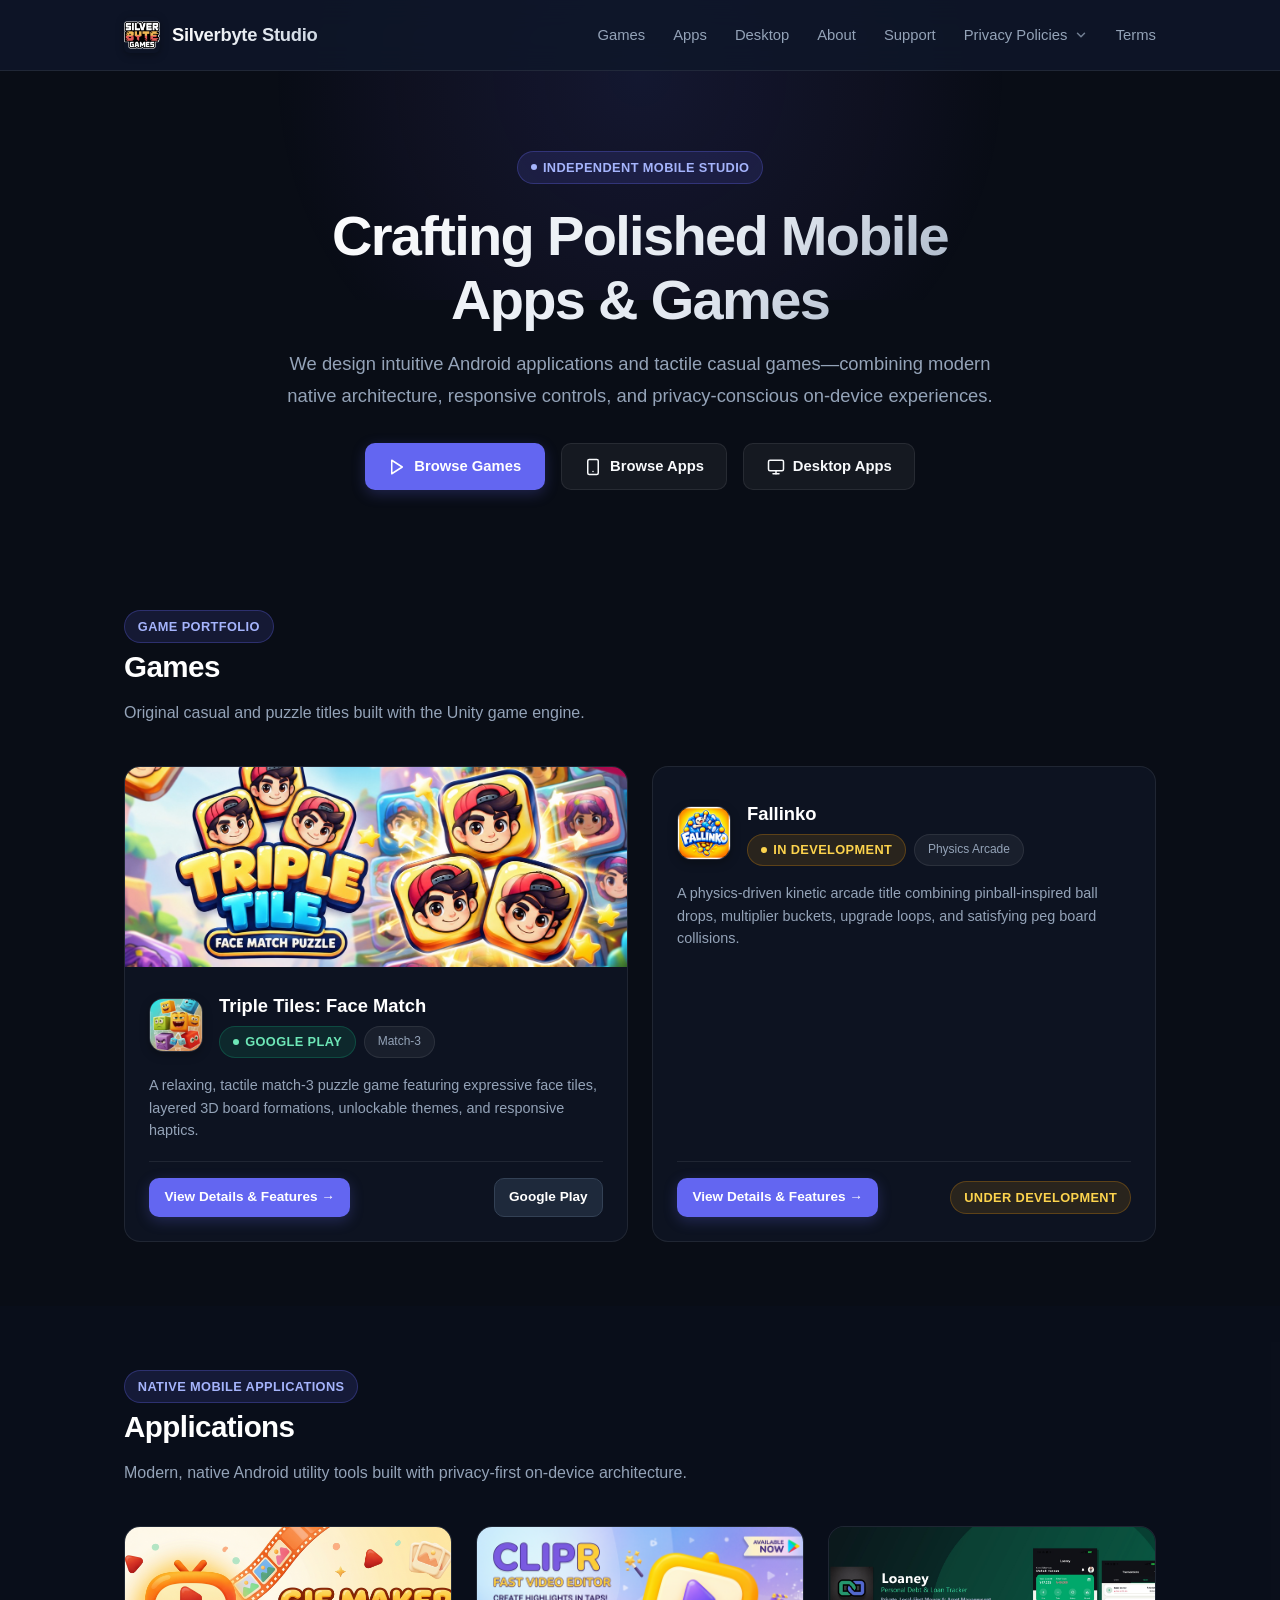
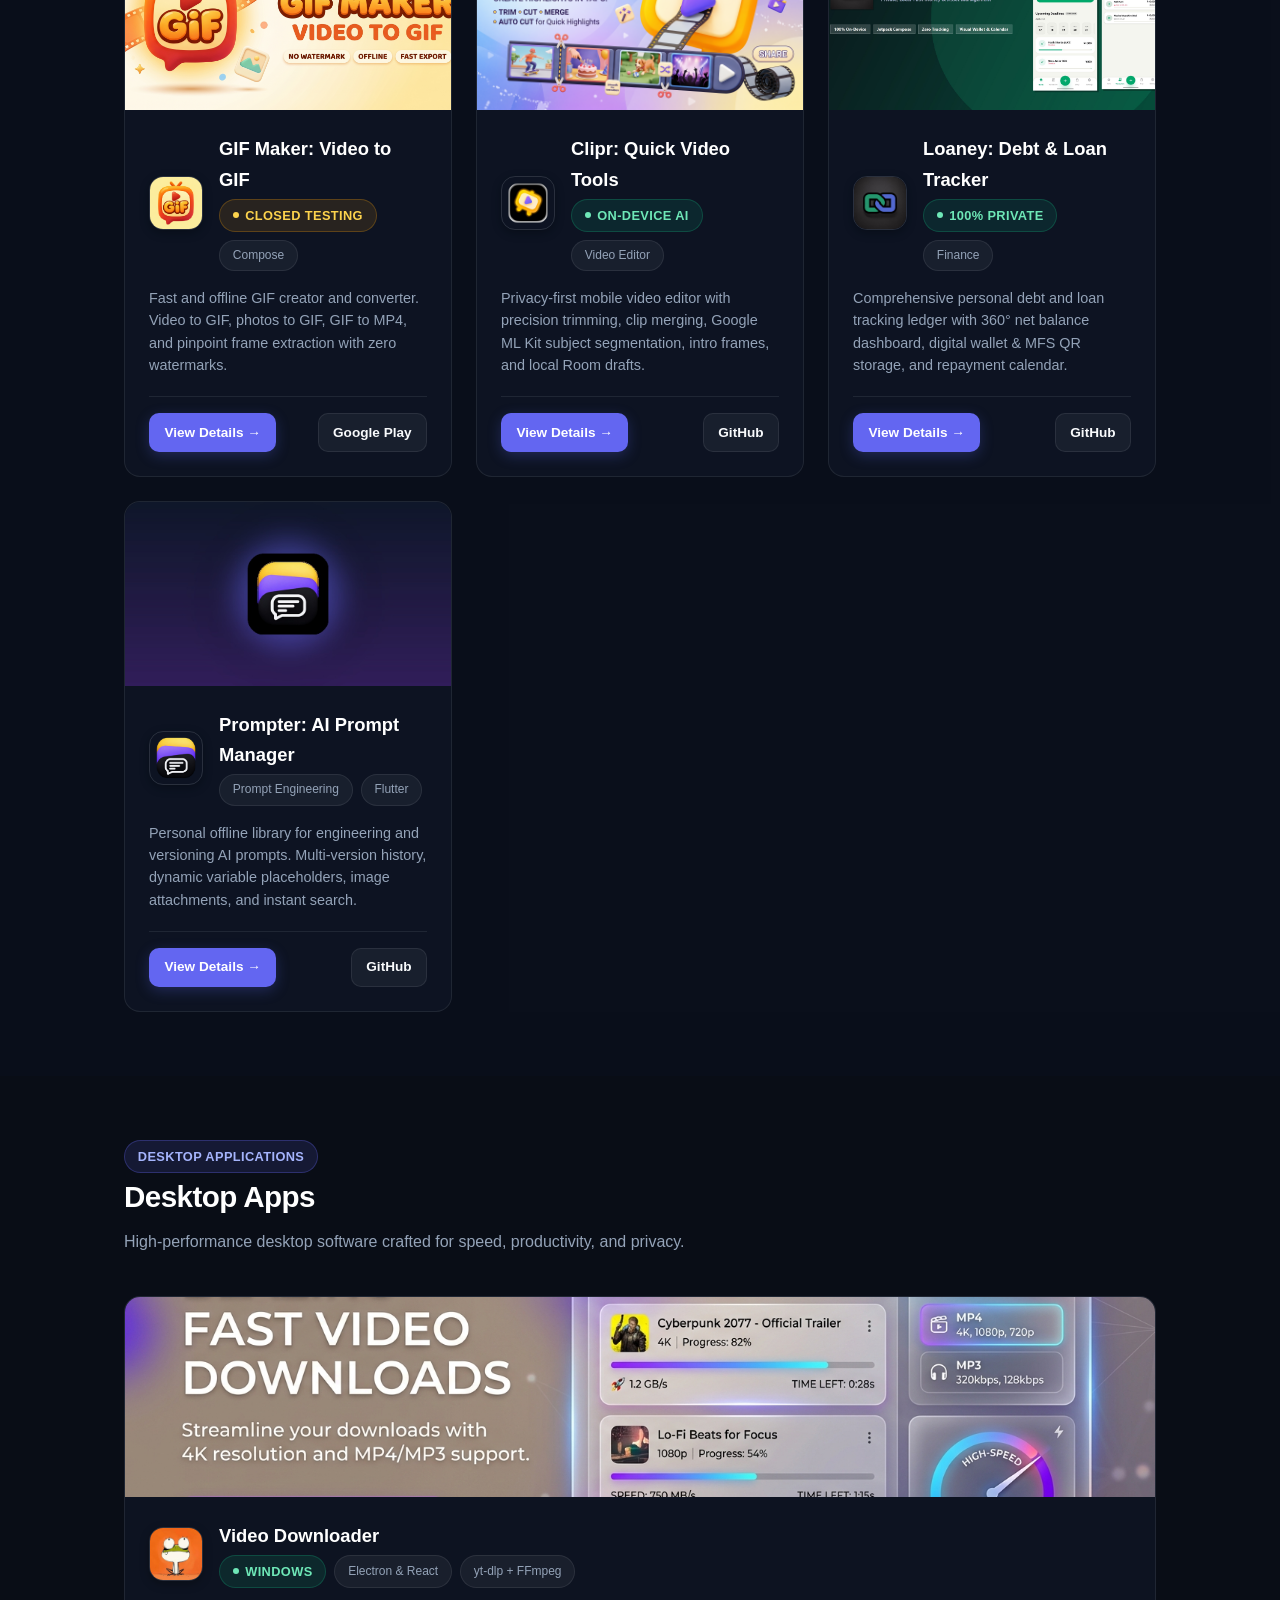
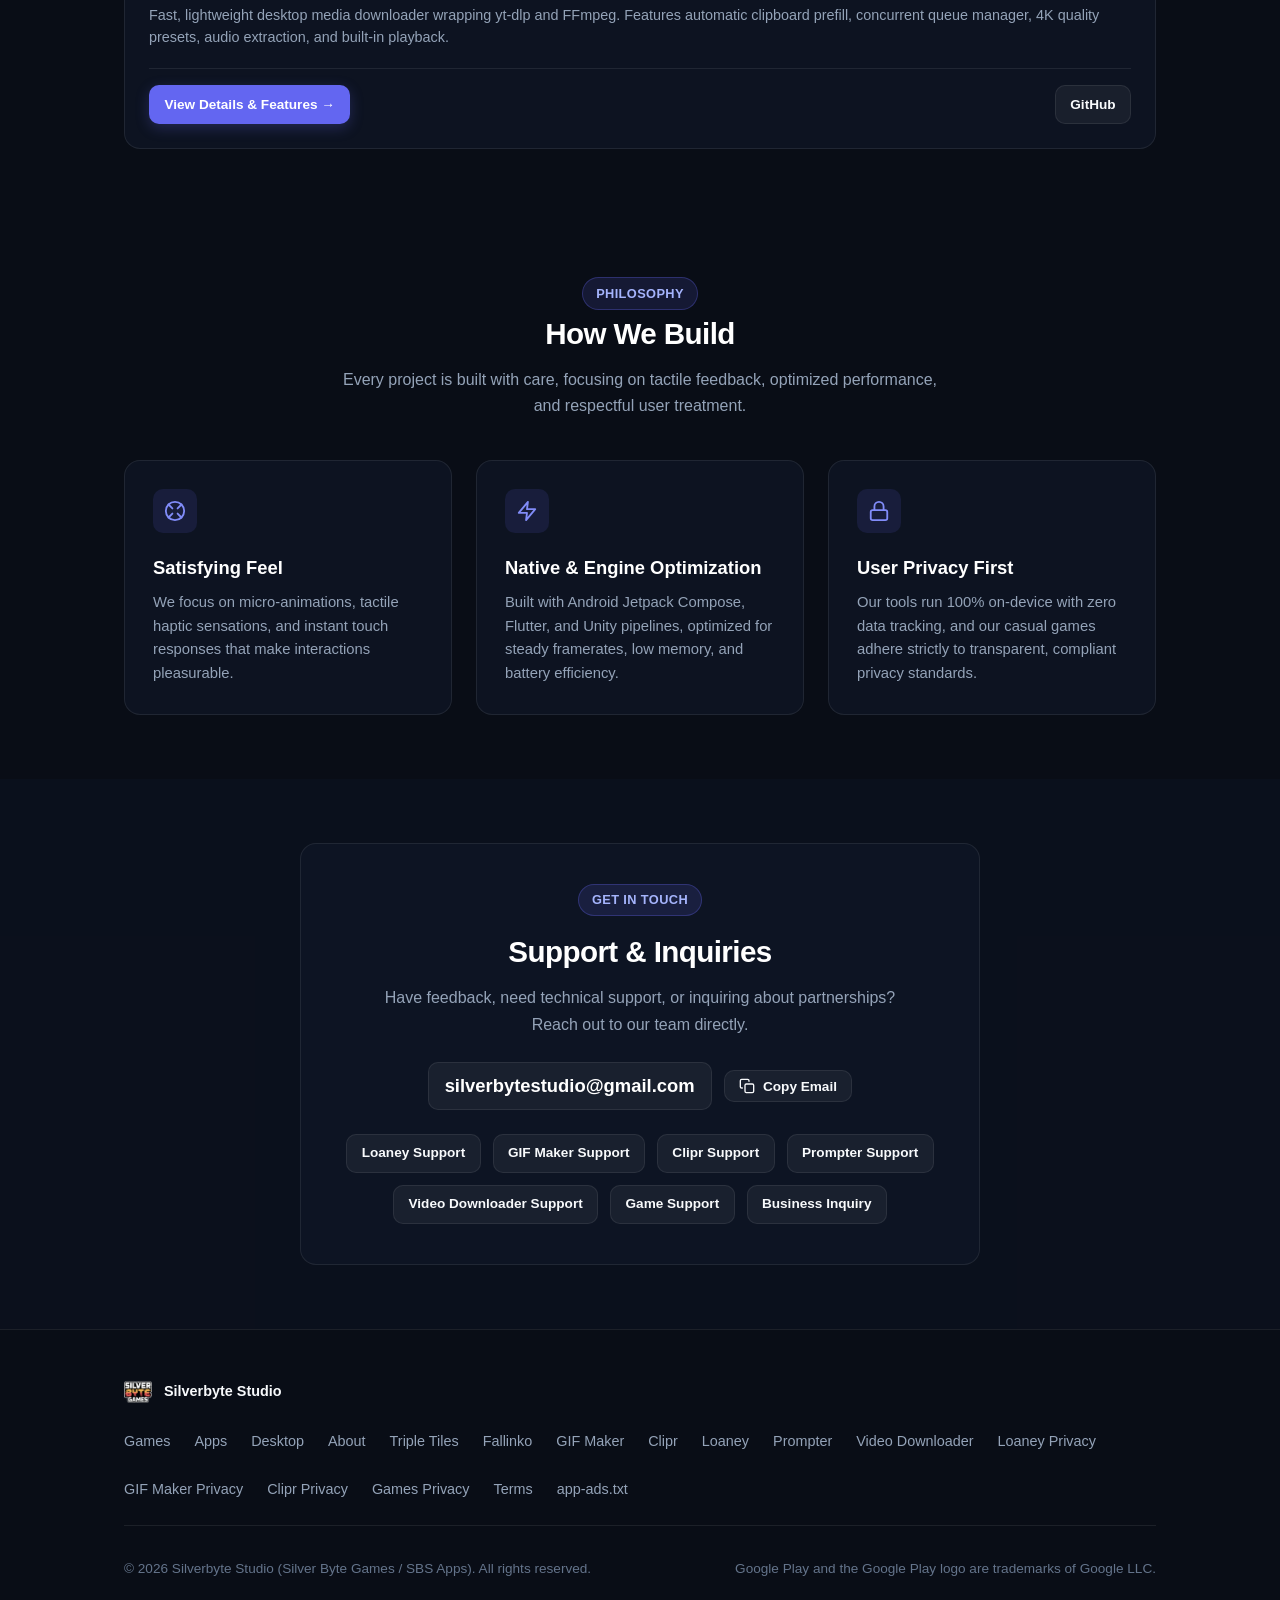
==== commit 10c3a9e8: "Update" ====
--- a/index.html
+++ b/index.html
@@ -69,6 +69,7 @@
                 <ul class="nav-links">
                     <li><a href="#games" class="nav-link">Games</a></li>
                     <li><a href="#apps" class="nav-link">Apps</a></li>
+                    <li><a href="#desktop-apps" class="nav-link">Desktop</a></li>
                     <li><a href="#about" class="nav-link">About</a></li>
                     <li><a href="#support" class="nav-link">Support</a></li>
                     <li class="nav-dropdown">
@@ -148,6 +149,14 @@
                         </svg>
                         Browse Apps
                     </a>
+                    <a href="#desktop-apps" class="btn btn-secondary">
+                        <svg width="18" height="18" viewBox="0 0 24 24" fill="none" stroke="currentColor" stroke-width="2" stroke-linecap="round" stroke-linejoin="round">
+                            <rect x="2" y="3" width="20" height="14" rx="2" ry="2"></rect>
+                            <line x1="8" y1="21" x2="16" y2="21"></line>
+                            <line x1="12" y1="17" x2="12" y2="21"></line>
+                        </svg>
+                        Desktop Apps
+                    </a>
                 </div>
             </div>
         </div>
@@ -345,6 +354,50 @@
                                 View Details &rarr;
                             </a>
                             <a href="https://github.com/hrud09/Prompter" target="_blank" rel="noopener noreferrer" class="btn btn-secondary btn-sm">
+                                GitHub
+                            </a>
+                        </div>
+                    </div>
+                </article>
+            </div>
+        </div>
+    </section>
+
+    <!-- Desktop Apps Section -->
+    <section id="desktop-apps" class="section">
+        <div class="container">
+            <div class="section-header">
+                <span class="badge badge-primary">Desktop Applications</span>
+                <h2 class="section-title">Desktop Apps</h2>
+                <p class="section-subtitle">High-performance desktop software crafted for speed, productivity, and privacy.</p>
+            </div>
+
+            <div class="portal-showcase-grid">
+                <!-- Desktop App 1: Video Downloader -->
+                <article class="portal-card">
+                    <div class="portal-card-banner">
+                        <img src="assets/images/video-downloader-banner.jpg" alt="Video Downloader" loading="lazy">
+                    </div>
+                    <div class="portal-card-body">
+                        <div class="portal-card-header">
+                            <img src="assets/images/video-downloader-icon.png" alt="Video Downloader Icon" class="portal-card-icon" width="54" height="54">
+                            <div>
+                                <h3 class="portal-card-title">Video Downloader</h3>
+                                <div class="tag-list">
+                                    <span class="badge badge-success"><span class="dot"></span> Windows</span>
+                                    <span class="badge badge-subtle">Electron &amp; React</span>
+                                    <span class="badge badge-subtle">yt-dlp + FFmpeg</span>
+                                </div>
+                            </div>
+                        </div>
+                        <p class="portal-card-desc">
+                            Fast, lightweight desktop media downloader wrapping yt-dlp and FFmpeg. Features automatic clipboard prefill, concurrent queue manager, 4K quality presets, audio extraction, and built-in playback.
+                        </p>
+                        <div class="portal-card-footer">
+                            <a href="video-downloader.html" class="btn btn-primary btn-sm">
+                                View Details &amp; Features &rarr;
+                            </a>
+                            <a href="https://github.com/hrud09/Video-Downloader-for-PC" target="_blank" rel="noopener noreferrer" class="btn btn-secondary btn-sm">
                                 GitHub
                             </a>
                         </div>
@@ -436,6 +489,9 @@
                     <a href="mailto:silverbytestudio@gmail.com?subject=[App%20Support]%20Prompter" class="btn btn-secondary btn-sm">
                         Prompter Support
                     </a>
+                    <a href="mailto:silverbytestudio@gmail.com?subject=[Desktop%20App%20Support]%20Video%20Downloader" class="btn btn-secondary btn-sm">
+                        Video Downloader Support
+                    </a>
                     <a href="mailto:silverbytestudio@gmail.com?subject=[Player%20Support]%20Triple%20Tiles" class="btn btn-secondary btn-sm">
                         Game Support
                     </a>
@@ -458,6 +514,7 @@
                 <ul class="footer-links">
                     <li><a href="#games">Games</a></li>
                     <li><a href="#apps">Apps</a></li>
+                    <li><a href="#desktop-apps">Desktop</a></li>
                     <li><a href="#about">About</a></li>
                     <li><a href="triple-tiles.html">Triple Tiles</a></li>
                     <li><a href="fallinko.html">Fallinko</a></li>
@@ -465,6 +522,7 @@
                     <li><a href="clipr.html">Clipr</a></li>
                     <li><a href="loaney.html">Loaney</a></li>
                     <li><a href="prompter.html">Prompter</a></li>
+                    <li><a href="video-downloader.html">Video Downloader</a></li>
                     <li><a href="loaney-privacy-policy.html">Loaney Privacy</a></li>
                     <li><a href="gif-maker-privacy-policy.html">GIF Maker Privacy</a></li>
                     <li><a href="clipr-privacy-policy.html">Clipr Privacy</a></li>
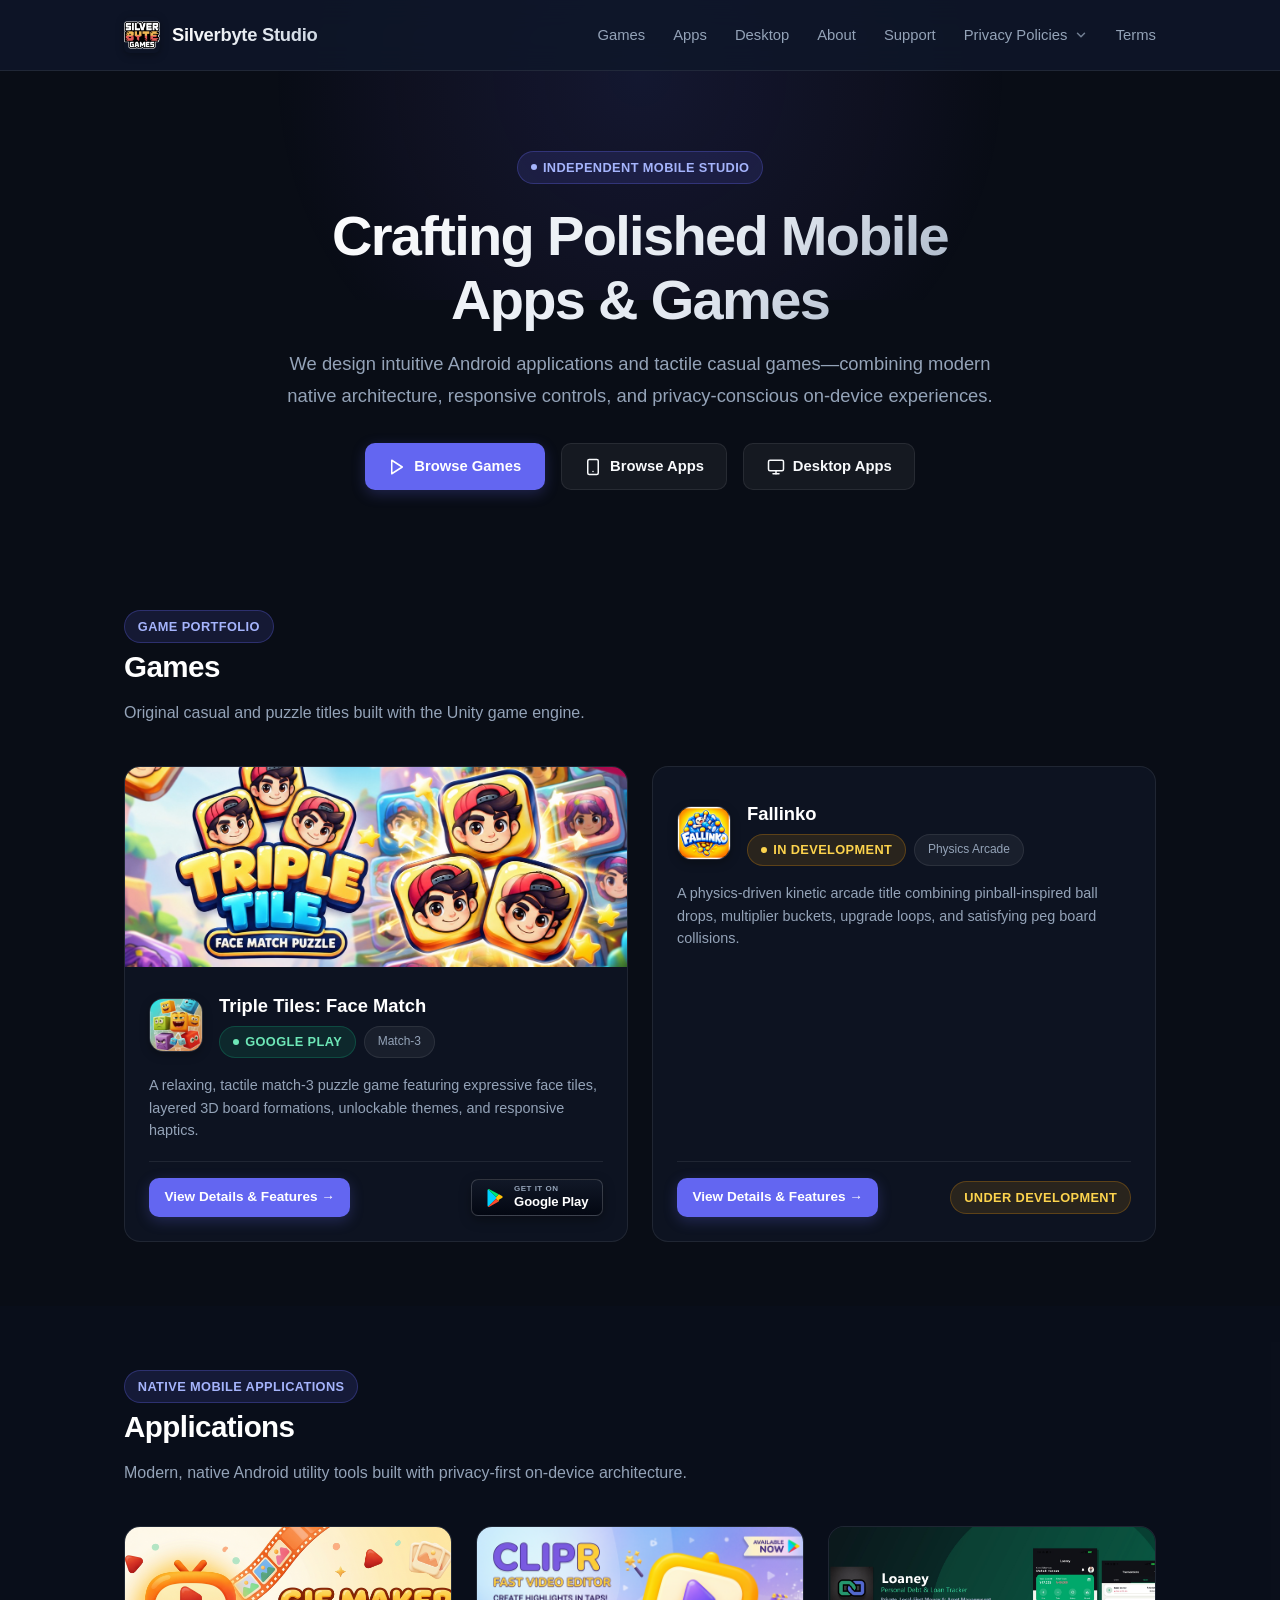
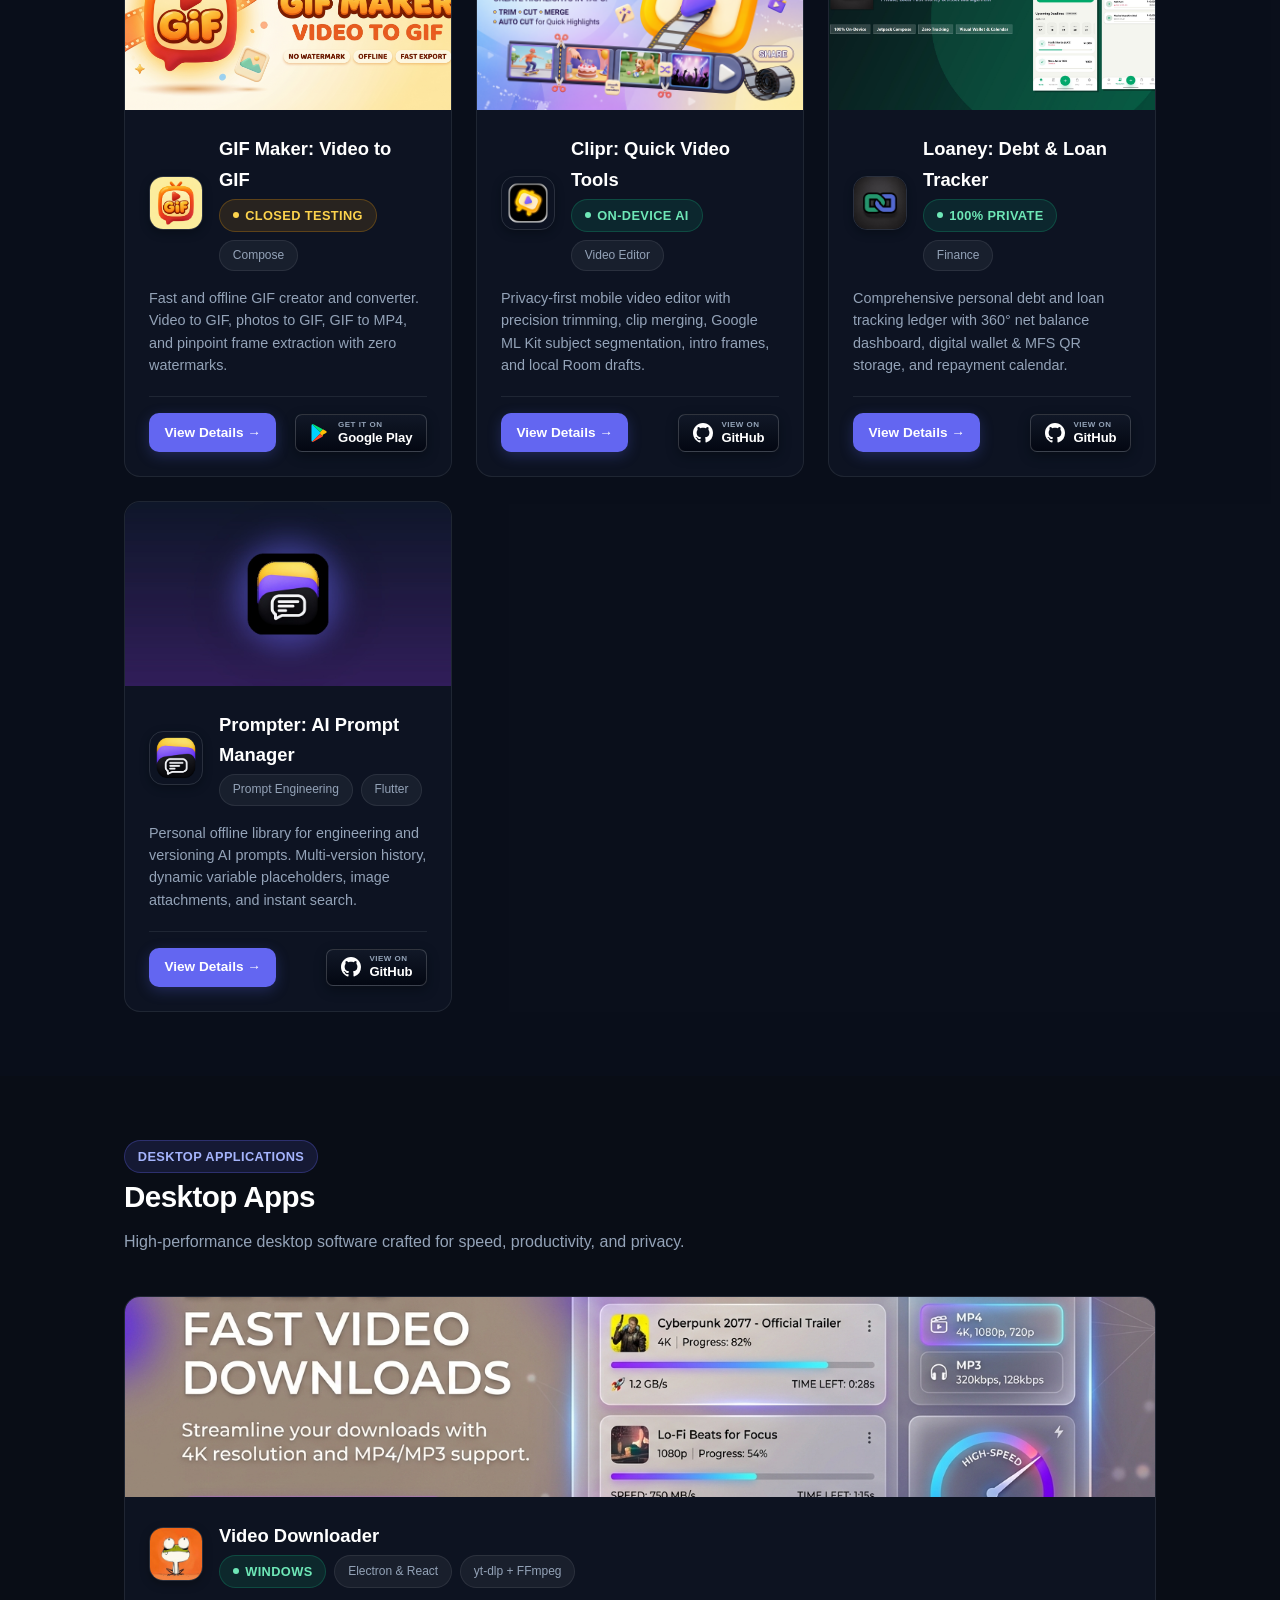
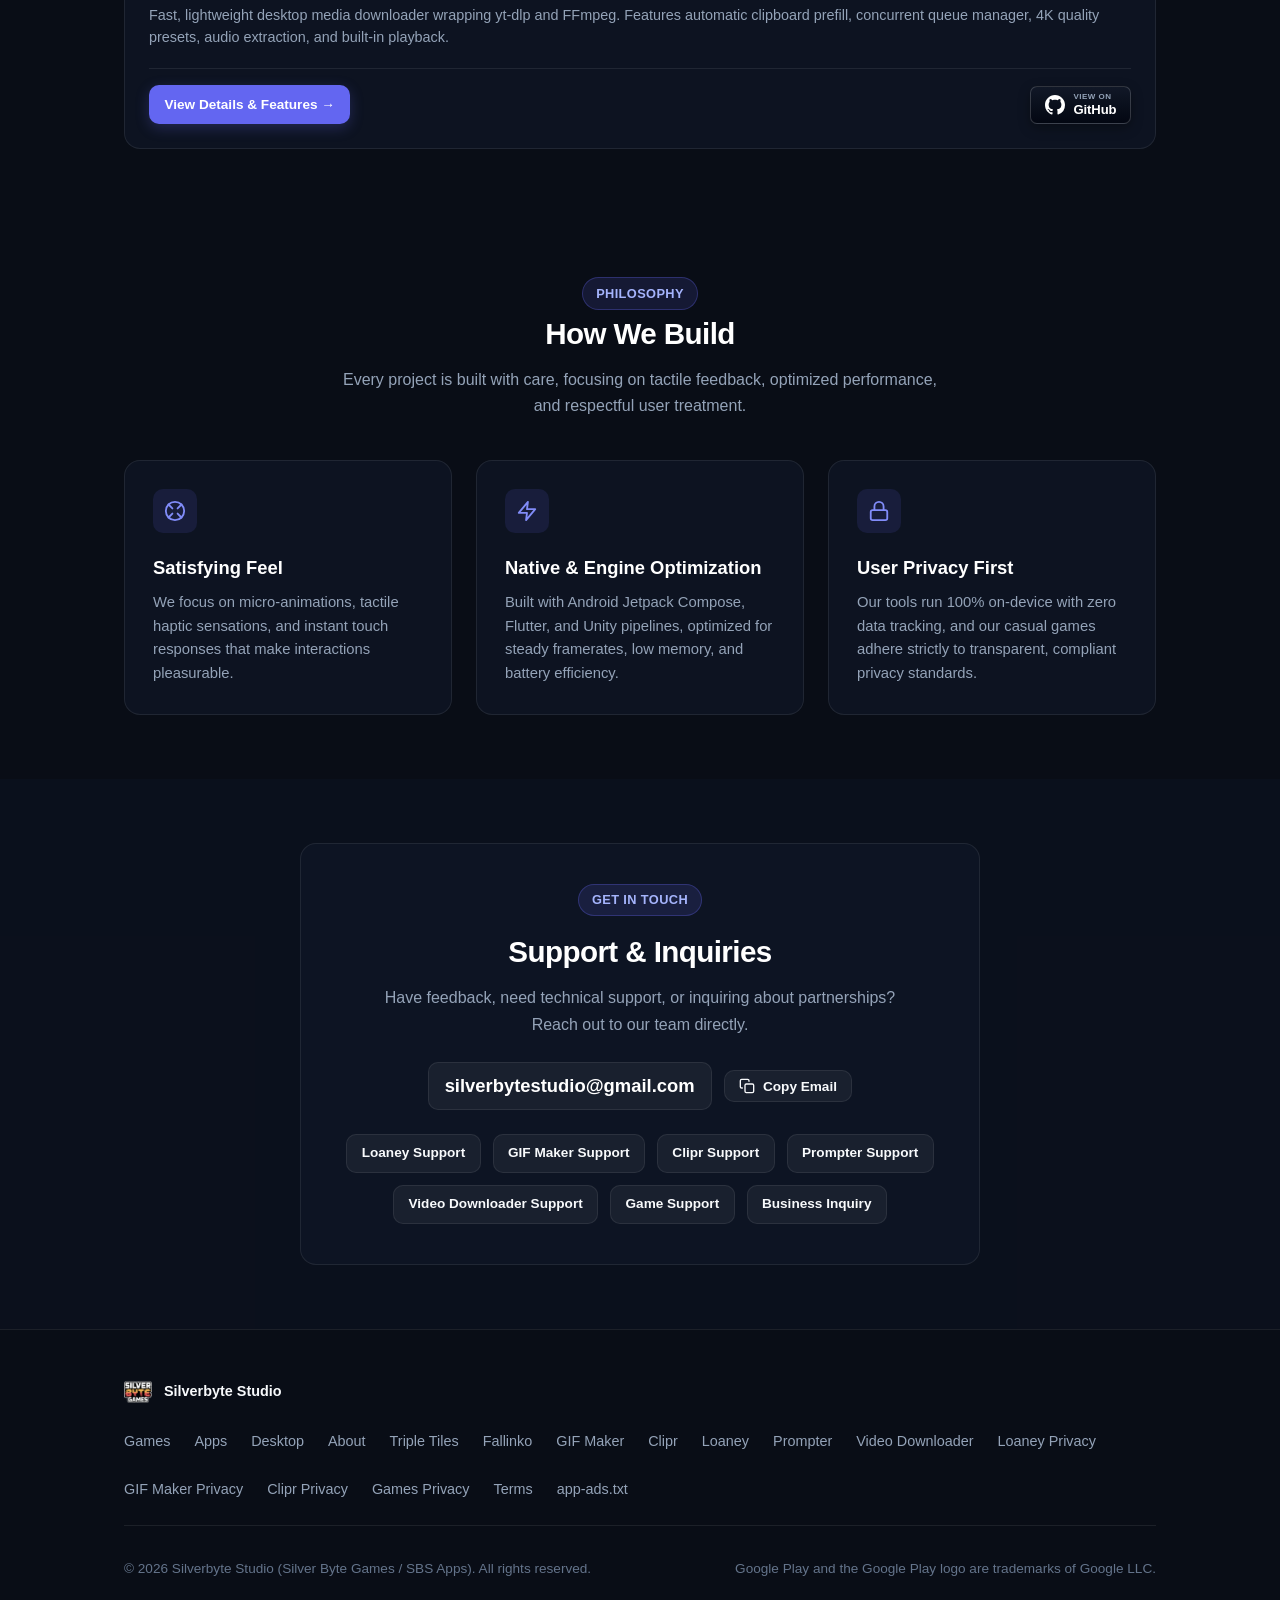
==== commit 1a06a4b5: "Update" ====
--- a/index.html
+++ b/index.html
@@ -195,8 +195,17 @@
                             <a href="triple-tiles.html" class="btn btn-primary btn-sm">
                                 View Details &amp; Features &rarr;
                             </a>
-                            <a href="https://play.google.com/store/apps/details?id=com.SilverByteGames.FaceTilesMatch" target="_blank" rel="noopener noreferrer" class="btn btn-googleplay btn-sm">
-                                Google Play
+                            <a href="https://play.google.com/store/apps/details?id=com.SilverByteGames.FaceTilesMatch" target="_blank" rel="noopener noreferrer" class="btn-badge btn-badge-sm">
+                                <svg class="btn-badge-icon" width="20" height="20" viewBox="0 0 24 24" fill="none">
+                                    <path d="M3.608 1.62C3.238 2.016 3 2.622 3 3.414v17.172c0 .792.238 1.398.608 1.794l.092.086 9.617-9.617v-2.148L3.7 1.534l-.092.086z" fill="#00D2FF"/>
+                                    <path d="M16.535 16.07l-3.218-3.219v-2.148l3.218-3.219.073.042 3.812 2.167c1.089.618 1.089 1.632 0 2.25l-3.812 2.167-.073.042z" fill="#FFC107"/>
+                                    <path d="M13.317 12.851L3.608 22.56c.358.381.954.428 1.61.056l11.317-6.43-3.218-3.335z" fill="#FF4B2B"/>
+                                    <path d="M13.317 10.701l3.218-3.335L5.218 1.384C4.562 1.012 3.966 1.059 3.608 1.44l9.709 9.261z" fill="#00E676"/>
+                                </svg>
+                                <span class="btn-badge-content">
+                                    <span class="btn-badge-sub">GET IT ON</span>
+                                    <span class="btn-badge-title">Google Play</span>
+                                </span>
                             </a>
                         </div>
                     </div>
@@ -263,8 +272,17 @@
                             <a href="gif-maker.html" class="btn btn-primary btn-sm">
                                 View Details &rarr;
                             </a>
-                            <a href="https://play.google.com/store/apps/details?id=com.sbs.gifmaker" target="_blank" rel="noopener noreferrer" class="btn btn-secondary btn-sm">
-                                Google Play
+                            <a href="https://play.google.com/store/apps/details?id=com.sbs.gifmaker" target="_blank" rel="noopener noreferrer" class="btn-badge btn-badge-sm">
+                                <svg class="btn-badge-icon" width="20" height="20" viewBox="0 0 24 24" fill="none">
+                                    <path d="M3.608 1.62C3.238 2.016 3 2.622 3 3.414v17.172c0 .792.238 1.398.608 1.794l.092.086 9.617-9.617v-2.148L3.7 1.534l-.092.086z" fill="#00D2FF"/>
+                                    <path d="M16.535 16.07l-3.218-3.219v-2.148l3.218-3.219.073.042 3.812 2.167c1.089.618 1.089 1.632 0 2.25l-3.812 2.167-.073.042z" fill="#FFC107"/>
+                                    <path d="M13.317 12.851L3.608 22.56c.358.381.954.428 1.61.056l11.317-6.43-3.218-3.335z" fill="#FF4B2B"/>
+                                    <path d="M13.317 10.701l3.218-3.335L5.218 1.384C4.562 1.012 3.966 1.059 3.608 1.44l9.709 9.261z" fill="#00E676"/>
+                                </svg>
+                                <span class="btn-badge-content">
+                                    <span class="btn-badge-sub">GET IT ON</span>
+                                    <span class="btn-badge-title">Google Play</span>
+                                </span>
                             </a>
                         </div>
                     </div>
@@ -293,8 +311,14 @@
                             <a href="clipr.html" class="btn btn-primary btn-sm">
                                 View Details &rarr;
                             </a>
-                            <a href="https://github.com/hrud09/Clipr" target="_blank" rel="noopener noreferrer" class="btn btn-secondary btn-sm">
-                                GitHub
+                            <a href="https://github.com/hrud09/Clipr" target="_blank" rel="noopener noreferrer" class="btn-badge btn-badge-sm">
+                                <svg class="btn-badge-icon" width="20" height="20" viewBox="0 0 24 24" fill="currentColor">
+                                    <path d="M12 0C5.37 0 0 5.37 0 12c0 5.31 3.435 9.795 8.205 11.385.6.105.825-.255.825-.57 0-.285-.015-1.23-.015-2.235-3.015.555-3.795-.735-4.035-1.41-.135-.345-.72-1.41-1.23-1.695-.42-.225-1.02-.78-.015-.795.945-.015 1.62.87 1.845 1.23 1.08 1.815 2.805 1.305 3.495.99.105-.78.42-1.305.765-1.605-2.67-.3-5.46-1.335-5.46-5.925 0-1.305.465-2.385 1.23-3.225-.12-.3-.54-1.53.12-3.18 0 0 1.005-.315 3.3 1.23.96-.27 1.98-.405 3-.405s2.04.135 3 .405c2.295-1.56 3.3-1.23 3.3-1.23.66 1.65.24 2.88.12 3.18.765.84 1.23 1.905 1.23 3.225 0 4.605-2.805 5.625-5.475 5.925.435.375.81 1.095.81 2.22 0 1.605-.015 2.895-.015 3.3 0 .315.225.69.825.57A12.02 12.02 0 0024 12c0-6.63-5.37-12-12-12z"/>
+                                </svg>
+                                <span class="btn-badge-content">
+                                    <span class="btn-badge-sub">VIEW ON</span>
+                                    <span class="btn-badge-title">GitHub</span>
+                                </span>
                             </a>
                         </div>
                     </div>
@@ -323,8 +347,14 @@
                             <a href="loaney.html" class="btn btn-primary btn-sm">
                                 View Details &rarr;
                             </a>
-                            <a href="https://github.com/hrud09/Loaney" target="_blank" rel="noopener noreferrer" class="btn btn-secondary btn-sm">
-                                GitHub
+                            <a href="https://github.com/hrud09/Loaney" target="_blank" rel="noopener noreferrer" class="btn-badge btn-badge-sm">
+                                <svg class="btn-badge-icon" width="20" height="20" viewBox="0 0 24 24" fill="currentColor">
+                                    <path d="M12 0C5.37 0 0 5.37 0 12c0 5.31 3.435 9.795 8.205 11.385.6.105.825-.255.825-.57 0-.285-.015-1.23-.015-2.235-3.015.555-3.795-.735-4.035-1.41-.135-.345-.72-1.41-1.23-1.695-.42-.225-1.02-.78-.015-.795.945-.015 1.62.87 1.845 1.23 1.08 1.815 2.805 1.305 3.495.99.105-.78.42-1.305.765-1.605-2.67-.3-5.46-1.335-5.46-5.925 0-1.305.465-2.385 1.23-3.225-.12-.3-.54-1.53.12-3.18 0 0 1.005-.315 3.3 1.23.96-.27 1.98-.405 3-.405s2.04.135 3 .405c2.295-1.56 3.3-1.23 3.3-1.23.66 1.65.24 2.88.12 3.18.765.84 1.23 1.905 1.23 3.225 0 4.605-2.805 5.625-5.475 5.925.435.375.81 1.095.81 2.22 0 1.605-.015 2.895-.015 3.3 0 .315.225.69.825.57A12.02 12.02 0 0024 12c0-6.63-5.37-12-12-12z"/>
+                                </svg>
+                                <span class="btn-badge-content">
+                                    <span class="btn-badge-sub">VIEW ON</span>
+                                    <span class="btn-badge-title">GitHub</span>
+                                </span>
                             </a>
                         </div>
                     </div>
@@ -353,8 +383,14 @@
                             <a href="prompter.html" class="btn btn-primary btn-sm">
                                 View Details &rarr;
                             </a>
-                            <a href="https://github.com/hrud09/Prompter" target="_blank" rel="noopener noreferrer" class="btn btn-secondary btn-sm">
-                                GitHub
+                            <a href="https://github.com/hrud09/Prompter" target="_blank" rel="noopener noreferrer" class="btn-badge btn-badge-sm">
+                                <svg class="btn-badge-icon" width="20" height="20" viewBox="0 0 24 24" fill="currentColor">
+                                    <path d="M12 0C5.37 0 0 5.37 0 12c0 5.31 3.435 9.795 8.205 11.385.6.105.825-.255.825-.57 0-.285-.015-1.23-.015-2.235-3.015.555-3.795-.735-4.035-1.41-.135-.345-.72-1.41-1.23-1.695-.42-.225-1.02-.78-.015-.795.945-.015 1.62.87 1.845 1.23 1.08 1.815 2.805 1.305 3.495.99.105-.78.42-1.305.765-1.605-2.67-.3-5.46-1.335-5.46-5.925 0-1.305.465-2.385 1.23-3.225-.12-.3-.54-1.53.12-3.18 0 0 1.005-.315 3.3 1.23.96-.27 1.98-.405 3-.405s2.04.135 3 .405c2.295-1.56 3.3-1.23 3.3-1.23.66 1.65.24 2.88.12 3.18.765.84 1.23 1.905 1.23 3.225 0 4.605-2.805 5.625-5.475 5.925.435.375.81 1.095.81 2.22 0 1.605-.015 2.895-.015 3.3 0 .315.225.69.825.57A12.02 12.02 0 0024 12c0-6.63-5.37-12-12-12z"/>
+                                </svg>
+                                <span class="btn-badge-content">
+                                    <span class="btn-badge-sub">VIEW ON</span>
+                                    <span class="btn-badge-title">GitHub</span>
+                                </span>
                             </a>
                         </div>
                     </div>
@@ -397,8 +433,14 @@
                             <a href="video-downloader.html" class="btn btn-primary btn-sm">
                                 View Details &amp; Features &rarr;
                             </a>
-                            <a href="https://github.com/hrud09/Video-Downloader-for-PC" target="_blank" rel="noopener noreferrer" class="btn btn-secondary btn-sm">
-                                GitHub
+                            <a href="https://github.com/hrud09/Video-Downloader-for-PC" target="_blank" rel="noopener noreferrer" class="btn-badge btn-badge-sm">
+                                <svg class="btn-badge-icon" width="20" height="20" viewBox="0 0 24 24" fill="currentColor">
+                                    <path d="M12 0C5.37 0 0 5.37 0 12c0 5.31 3.435 9.795 8.205 11.385.6.105.825-.255.825-.57 0-.285-.015-1.23-.015-2.235-3.015.555-3.795-.735-4.035-1.41-.135-.345-.72-1.41-1.23-1.695-.42-.225-1.02-.78-.015-.795.945-.015 1.62.87 1.845 1.23 1.08 1.815 2.805 1.305 3.495.99.105-.78.42-1.305.765-1.605-2.67-.3-5.46-1.335-5.46-5.925 0-1.305.465-2.385 1.23-3.225-.12-.3-.54-1.53.12-3.18 0 0 1.005-.315 3.3 1.23.96-.27 1.98-.405 3-.405s2.04.135 3 .405c2.295-1.56 3.3-1.23 3.3-1.23.66 1.65.24 2.88.12 3.18.765.84 1.23 1.905 1.23 3.225 0 4.605-2.805 5.625-5.475 5.925.435.375.81 1.095.81 2.22 0 1.605-.015 2.895-.015 3.3 0 .315.225.69.825.57A12.02 12.02 0 0024 12c0-6.63-5.37-12-12-12z"/>
+                                </svg>
+                                <span class="btn-badge-content">
+                                    <span class="btn-badge-sub">VIEW ON</span>
+                                    <span class="btn-badge-title">GitHub</span>
+                                </span>
                             </a>
                         </div>
                     </div>
--- a/assets/css/style.css
+++ b/assets/css/style.css
@@ -453,6 +453,87 @@
     box-shadow: 0 4px 16px rgba(0, 0, 0, 0.4);
 }
 
+/* Store Badge Buttons (Google Play, App Store, GitHub Badge Style) */
+.btn-badge {
+    display: inline-flex;
+    align-items: center;
+    gap: 0.75rem;
+    background: linear-gradient(180deg, #111827 0%, #030712 100%);
+    color: #ffffff;
+    border: 1px solid rgba(255, 255, 255, 0.18);
+    border-radius: 9px;
+    padding: 0.45rem 1.05rem;
+    text-decoration: none;
+    transition: all 0.25s cubic-bezier(0.16, 1, 0.3, 1);
+    box-shadow: 0 4px 12px rgba(0, 0, 0, 0.35);
+    user-select: none;
+    line-height: 1;
+}
+
+.btn-badge:hover {
+    background: linear-gradient(180deg, #1f2937 0%, #0b0f19 100%);
+    border-color: rgba(255, 255, 255, 0.35);
+    color: #ffffff;
+    transform: translateY(-2px);
+    box-shadow: 0 6px 20px rgba(0, 0, 0, 0.5), 0 0 12px rgba(99, 102, 241, 0.25);
+}
+
+.btn-badge-icon {
+    display: flex;
+    align-items: center;
+    justify-content: center;
+    flex-shrink: 0;
+    width: 24px;
+    height: 24px;
+}
+
+.btn-badge-content {
+    display: flex;
+    flex-direction: column;
+    align-items: flex-start;
+    text-align: left;
+    gap: 2px;
+}
+
+.btn-badge-sub {
+    font-size: 0.56rem;
+    font-weight: 700;
+    text-transform: uppercase;
+    letter-spacing: 0.08em;
+    color: #94a3b8;
+    line-height: 1;
+}
+
+.btn-badge-title {
+    font-size: 0.95rem;
+    font-weight: 700;
+    color: #ffffff;
+    letter-spacing: -0.01em;
+    line-height: 1.1;
+    font-family: inherit;
+}
+
+/* Small Variant for Portal / Cards */
+.btn-badge-sm {
+    padding: 0.35rem 0.85rem;
+    gap: 0.55rem;
+    border-radius: 7px;
+}
+
+.btn-badge-sm .btn-badge-icon {
+    width: 20px;
+    height: 20px;
+}
+
+.btn-badge-sm .btn-badge-sub {
+    font-size: 0.5rem;
+    letter-spacing: 0.06em;
+}
+
+.btn-badge-sm .btn-badge-title {
+    font-size: 0.82rem;
+}
+
 .btn-sm {
     padding: 0.45rem 0.9rem;
     font-size: 0.85rem;
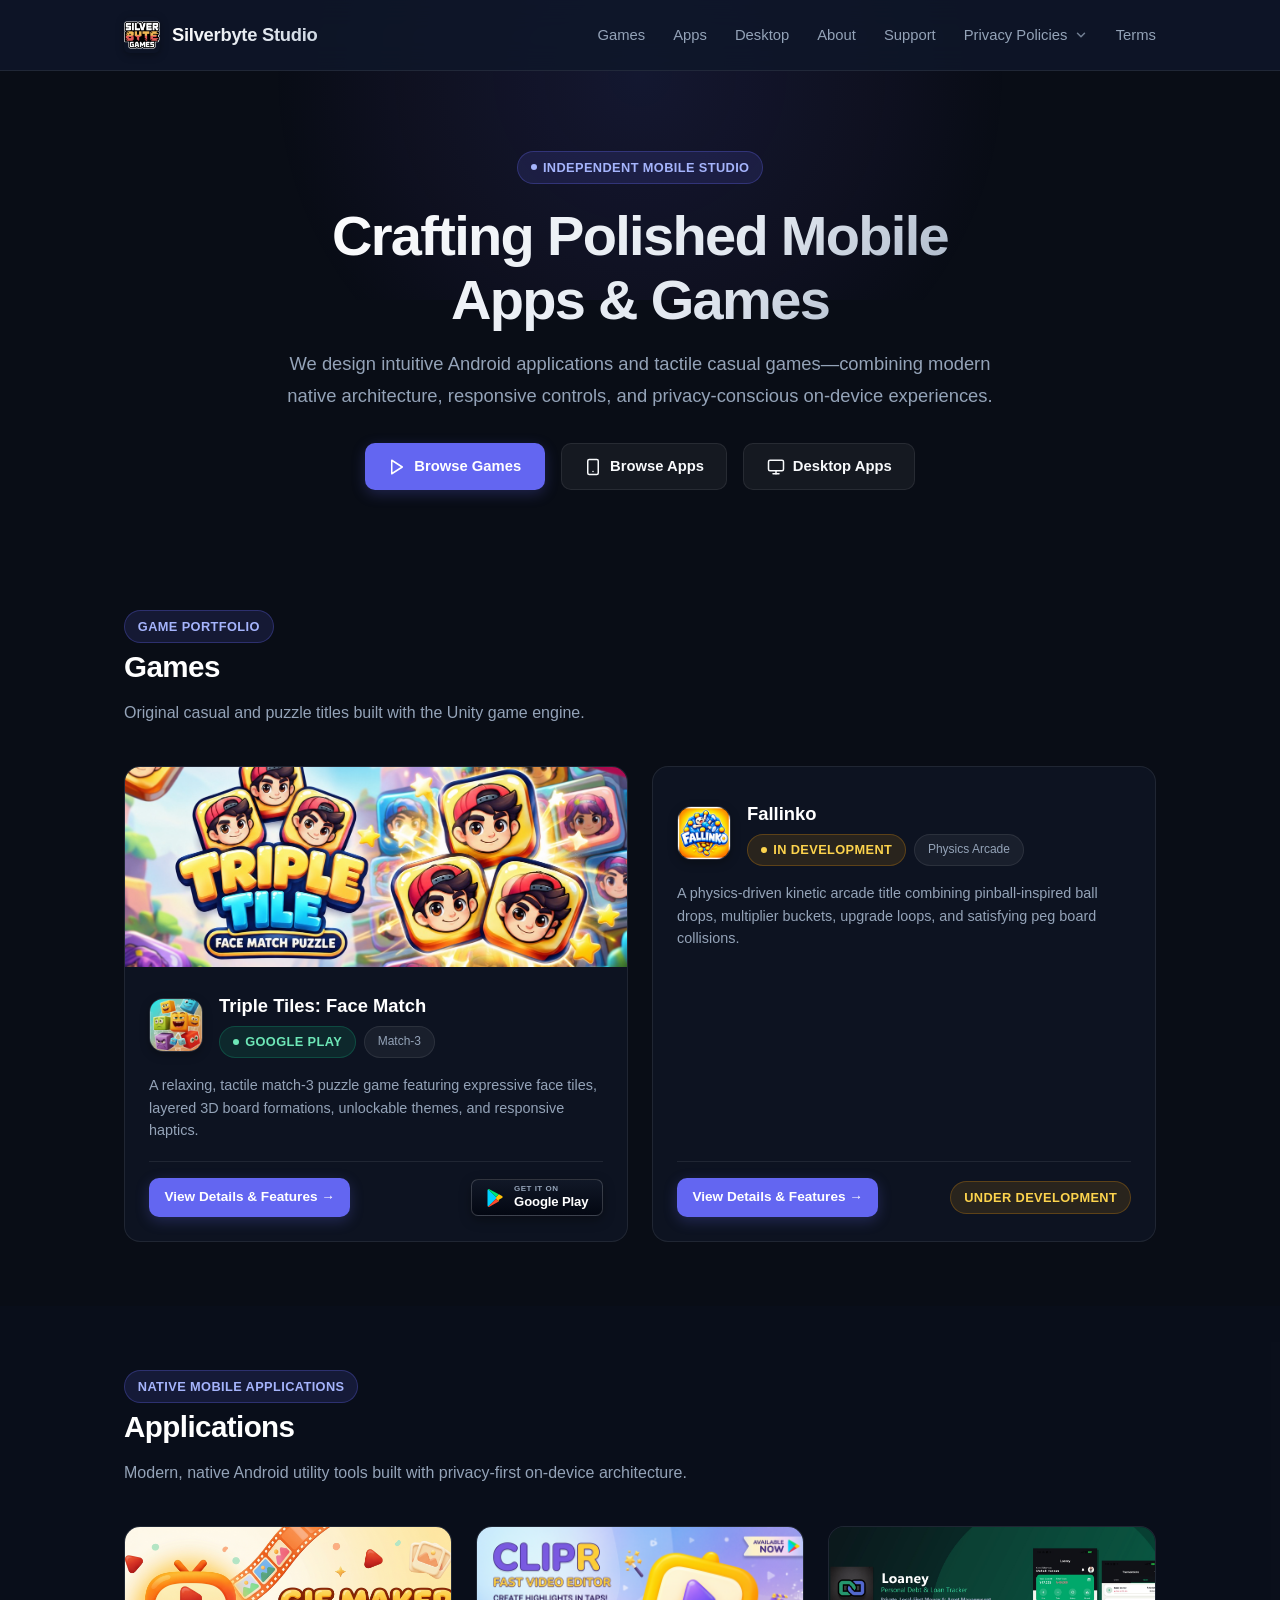
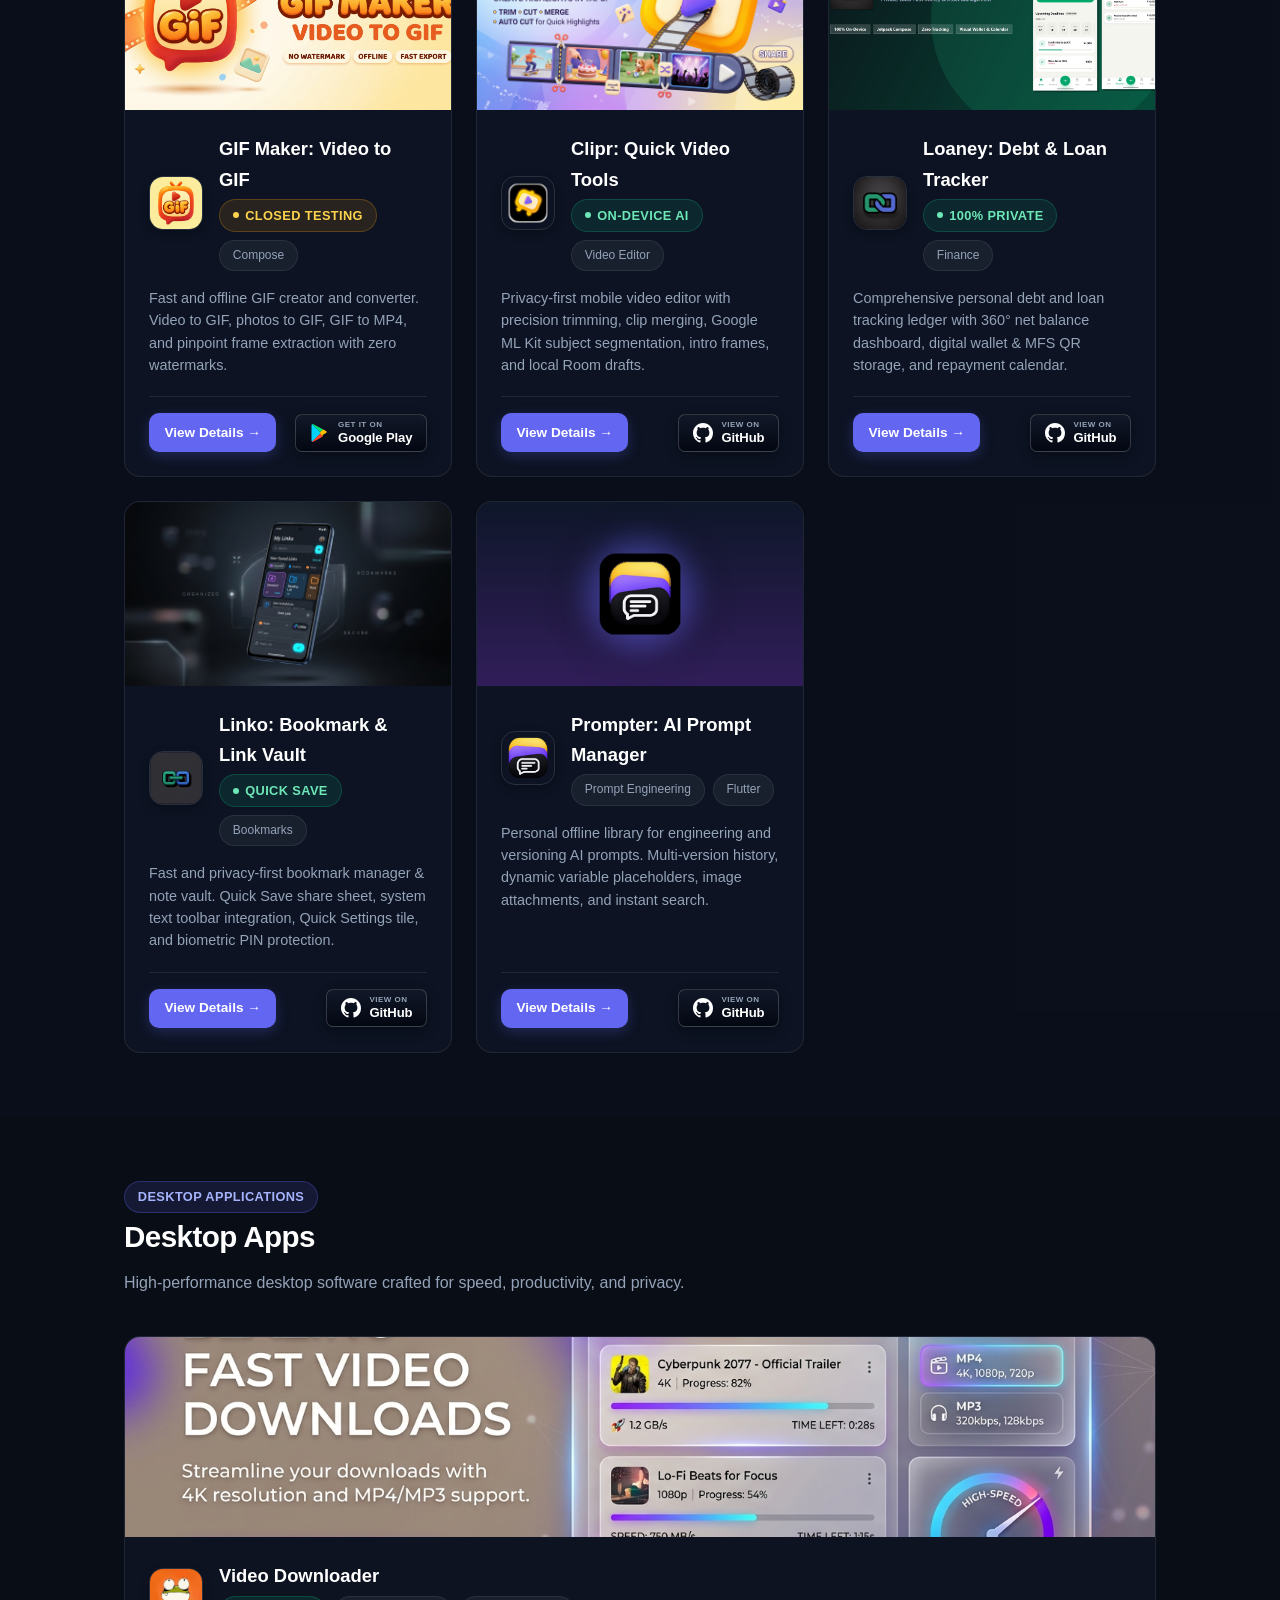
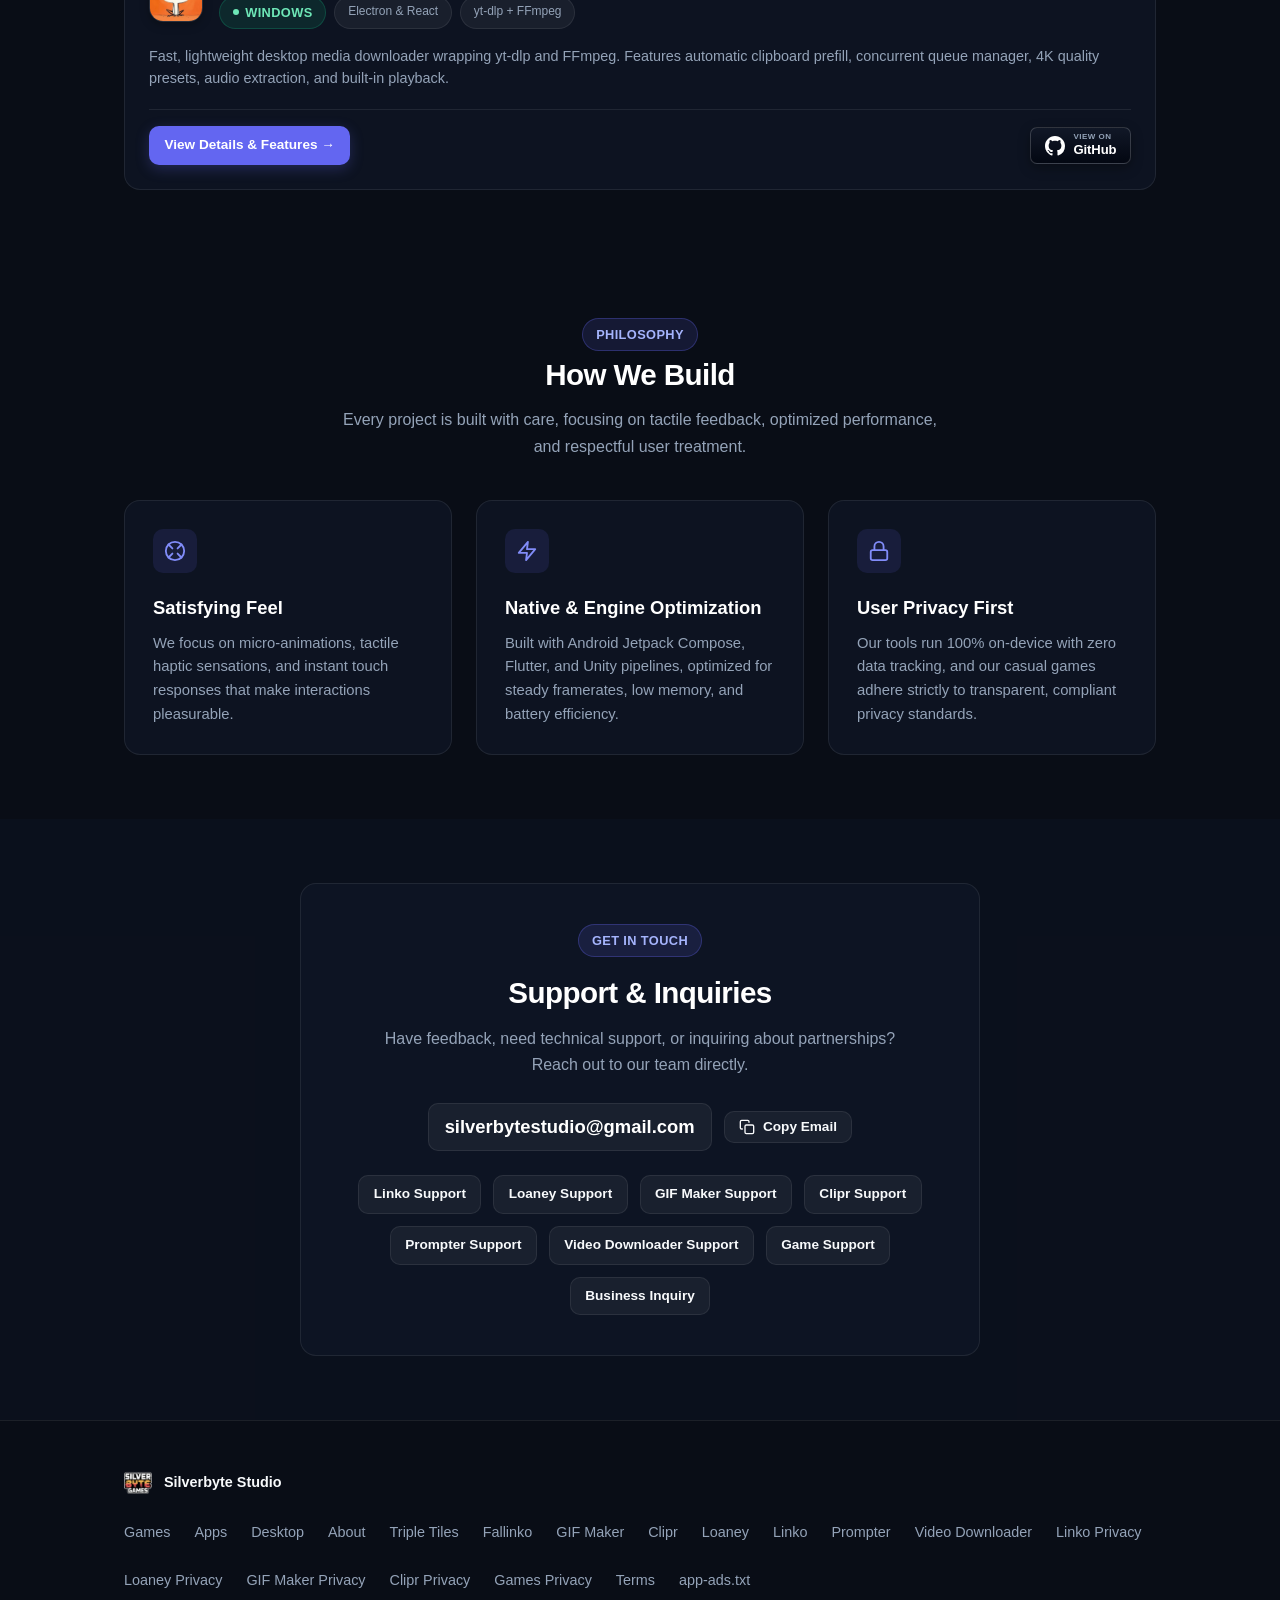
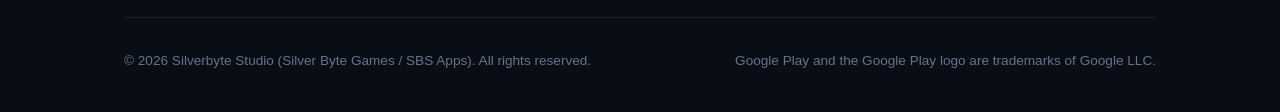
==== commit 4ead6678: "up" ====
--- a/index.html
+++ b/index.html
@@ -80,6 +80,15 @@
                             </svg>
                         </button>
                         <div class="dropdown-menu" role="menu">
+                            <a href="linko-privacy-policy.html" class="dropdown-item" role="menuitem">
+                                <div class="dropdown-item-icon">
+                                    <img src="assets/images/linko-icon.png" alt="Linko" width="22" height="22">
+                                </div>
+                                <div class="dropdown-item-text">
+                                    <span class="dropdown-item-title">Linko Privacy Policy</span>
+                                    <span class="dropdown-item-desc">Bookmark &amp; Link Vault</span>
+                                </div>
+                            </a>
                             <a href="loaney-privacy-policy.html" class="dropdown-item" role="menuitem">
                                 <div class="dropdown-item-icon">
                                     <img src="assets/images/loaney-icon.png" alt="Loaney" width="22" height="22">
@@ -360,7 +369,43 @@
                     </div>
                 </article>
 
-                <!-- App 4: Prompter -->
+                <!-- App 4: Linko -->
+                <article class="portal-card">
+                    <div class="portal-card-banner">
+                        <img src="assets/images/linko-banner.jpg" alt="Linko: Bookmark & Link Manager" loading="lazy">
+                    </div>
+                    <div class="portal-card-body">
+                        <div class="portal-card-header">
+                            <img src="assets/images/linko-icon.png" alt="Linko Icon" class="portal-card-icon" width="54" height="54">
+                            <div>
+                                <h3 class="portal-card-title">Linko: Bookmark &amp; Link Vault</h3>
+                                <div class="tag-list">
+                                    <span class="badge badge-success"><span class="dot"></span> Quick Save</span>
+                                    <span class="badge badge-subtle">Bookmarks</span>
+                                </div>
+                            </div>
+                        </div>
+                        <p class="portal-card-desc">
+                            Fast and privacy-first bookmark manager &amp; note vault. Quick Save share sheet, system text toolbar integration, Quick Settings tile, and biometric PIN protection.
+                        </p>
+                        <div class="portal-card-footer">
+                            <a href="linko.html" class="btn btn-primary btn-sm">
+                                View Details &rarr;
+                            </a>
+                            <a href="https://github.com/hrud09/Linko" target="_blank" rel="noopener noreferrer" class="btn-badge btn-badge-sm">
+                                <svg class="btn-badge-icon" width="20" height="20" viewBox="0 0 24 24" fill="currentColor">
+                                    <path d="M12 0C5.37 0 0 5.37 0 12c0 5.31 3.435 9.795 8.205 11.385.6.105.825-.255.825-.57 0-.285-.015-1.23-.015-2.235-3.015.555-3.795-.735-4.035-1.41-.135-.345-.72-1.41-1.23-1.695-.42-.225-1.02-.78-.015-.795.945-.015 1.62.87 1.845 1.23 1.08 1.815 2.805 1.305 3.495.99.105-.78.42-1.305.765-1.605-2.67-.3-5.46-1.335-5.46-5.925 0-1.305.465-2.385 1.23-3.225-.12-.3-.54-1.53.12-3.18 0 0 1.005-.315 3.3 1.23.96-.27 1.98-.405 3-.405s2.04.135 3 .405c2.295-1.56 3.3-1.23 3.3-1.23.66 1.65.24 2.88.12 3.18.765.84 1.23 1.905 1.23 3.225 0 4.605-2.805 5.625-5.475 5.925.435.375.81 1.095.81 2.22 0 1.605-.015 2.895-.015 3.3 0 .315.225.69.825.57A12.02 12.02 0 0024 12c0-6.63-5.37-12-12-12z"/>
+                                </svg>
+                                <span class="btn-badge-content">
+                                    <span class="btn-badge-sub">VIEW ON</span>
+                                    <span class="btn-badge-title">GitHub</span>
+                                </span>
+                            </a>
+                        </div>
+                    </div>
+                </article>
+
+                <!-- App 5: Prompter -->
                 <article class="portal-card">
                     <div class="portal-card-banner">
                         <img src="assets/images/prompter-banner.jpg" alt="Prompter: AI Prompt Manager" loading="lazy">
@@ -519,6 +564,9 @@
                 </div>
 
                 <div class="contact-channels">
+                    <a href="mailto:silverbytestudio@gmail.com?subject=[App%20Support]%20Linko" class="btn btn-secondary btn-sm">
+                        Linko Support
+                    </a>
                     <a href="mailto:silverbytestudio@gmail.com?subject=[App%20Support]%20Loaney" class="btn btn-secondary btn-sm">
                         Loaney Support
                     </a>
@@ -563,8 +611,10 @@
                     <li><a href="gif-maker.html">GIF Maker</a></li>
                     <li><a href="clipr.html">Clipr</a></li>
                     <li><a href="loaney.html">Loaney</a></li>
+                    <li><a href="linko.html">Linko</a></li>
                     <li><a href="prompter.html">Prompter</a></li>
                     <li><a href="video-downloader.html">Video Downloader</a></li>
+                    <li><a href="linko-privacy-policy.html">Linko Privacy</a></li>
                     <li><a href="loaney-privacy-policy.html">Loaney Privacy</a></li>
                     <li><a href="gif-maker-privacy-policy.html">GIF Maker Privacy</a></li>
                     <li><a href="clipr-privacy-policy.html">Clipr Privacy</a></li>
